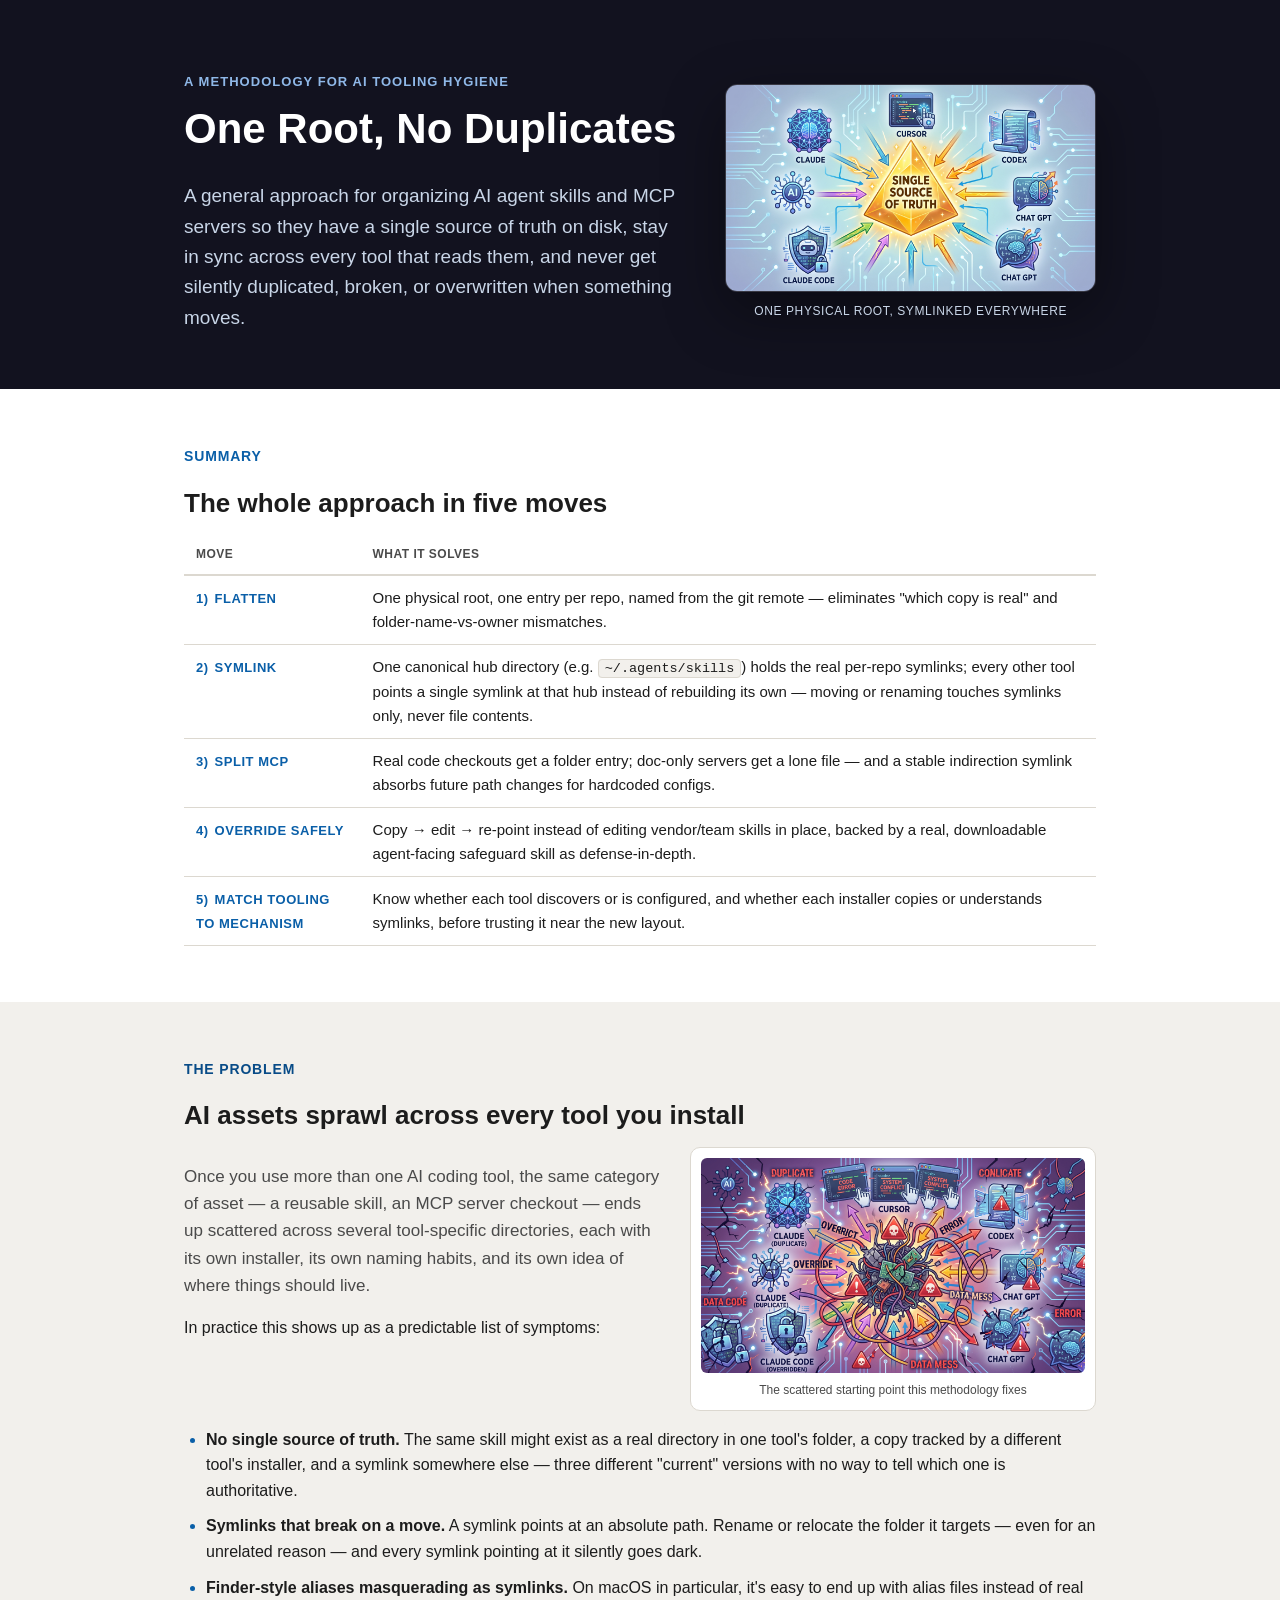
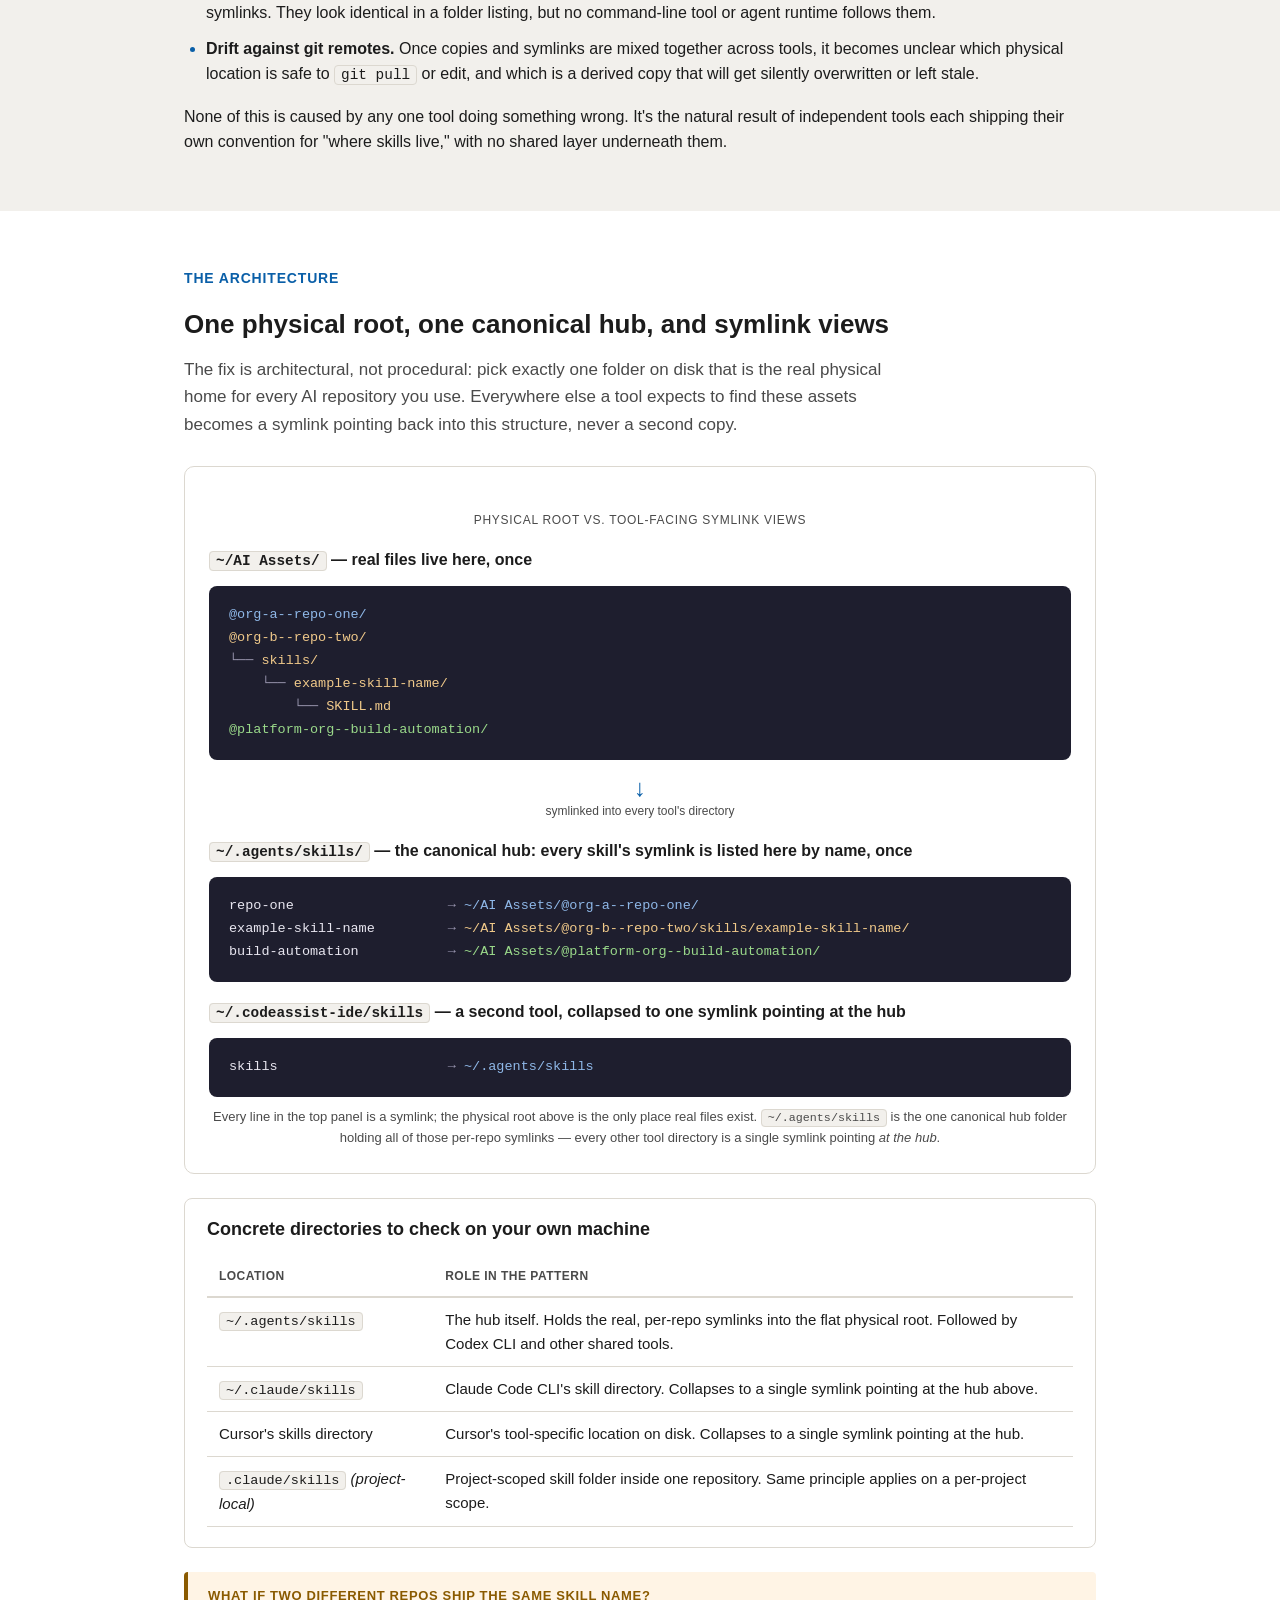
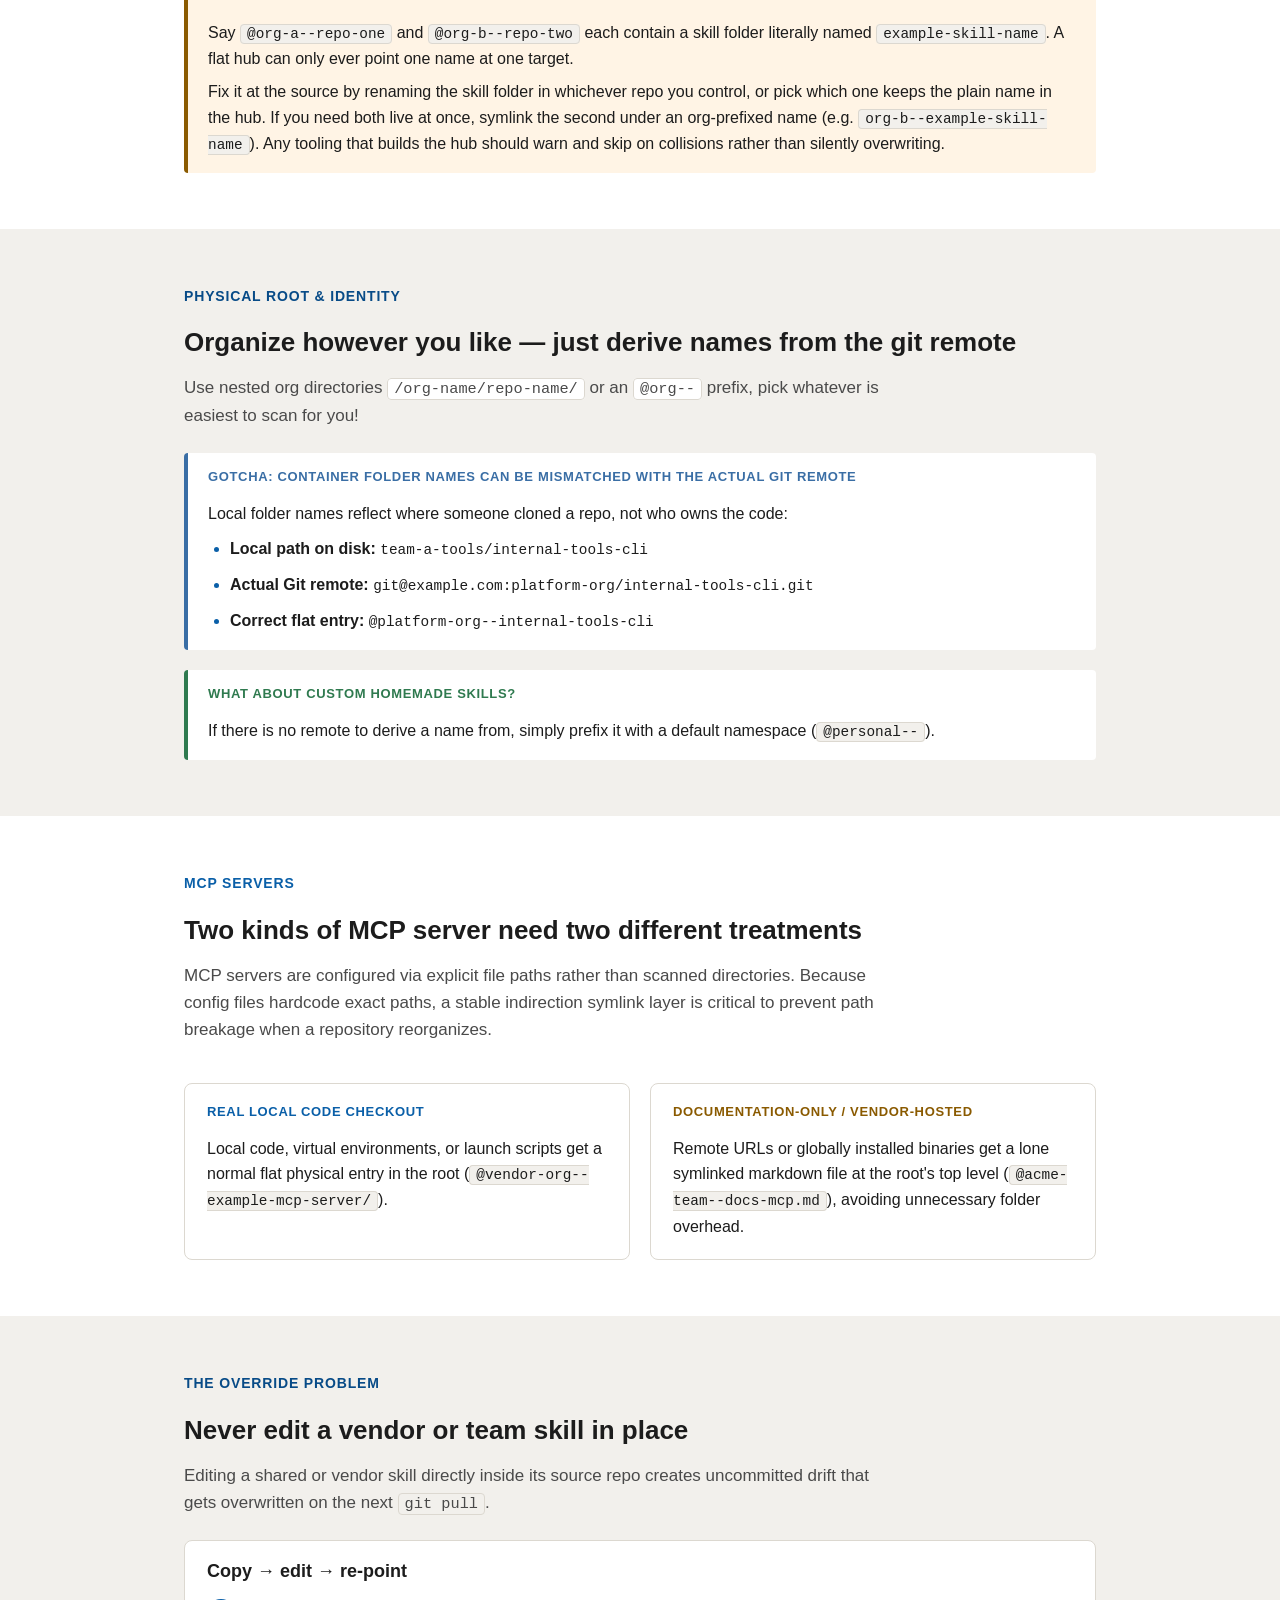
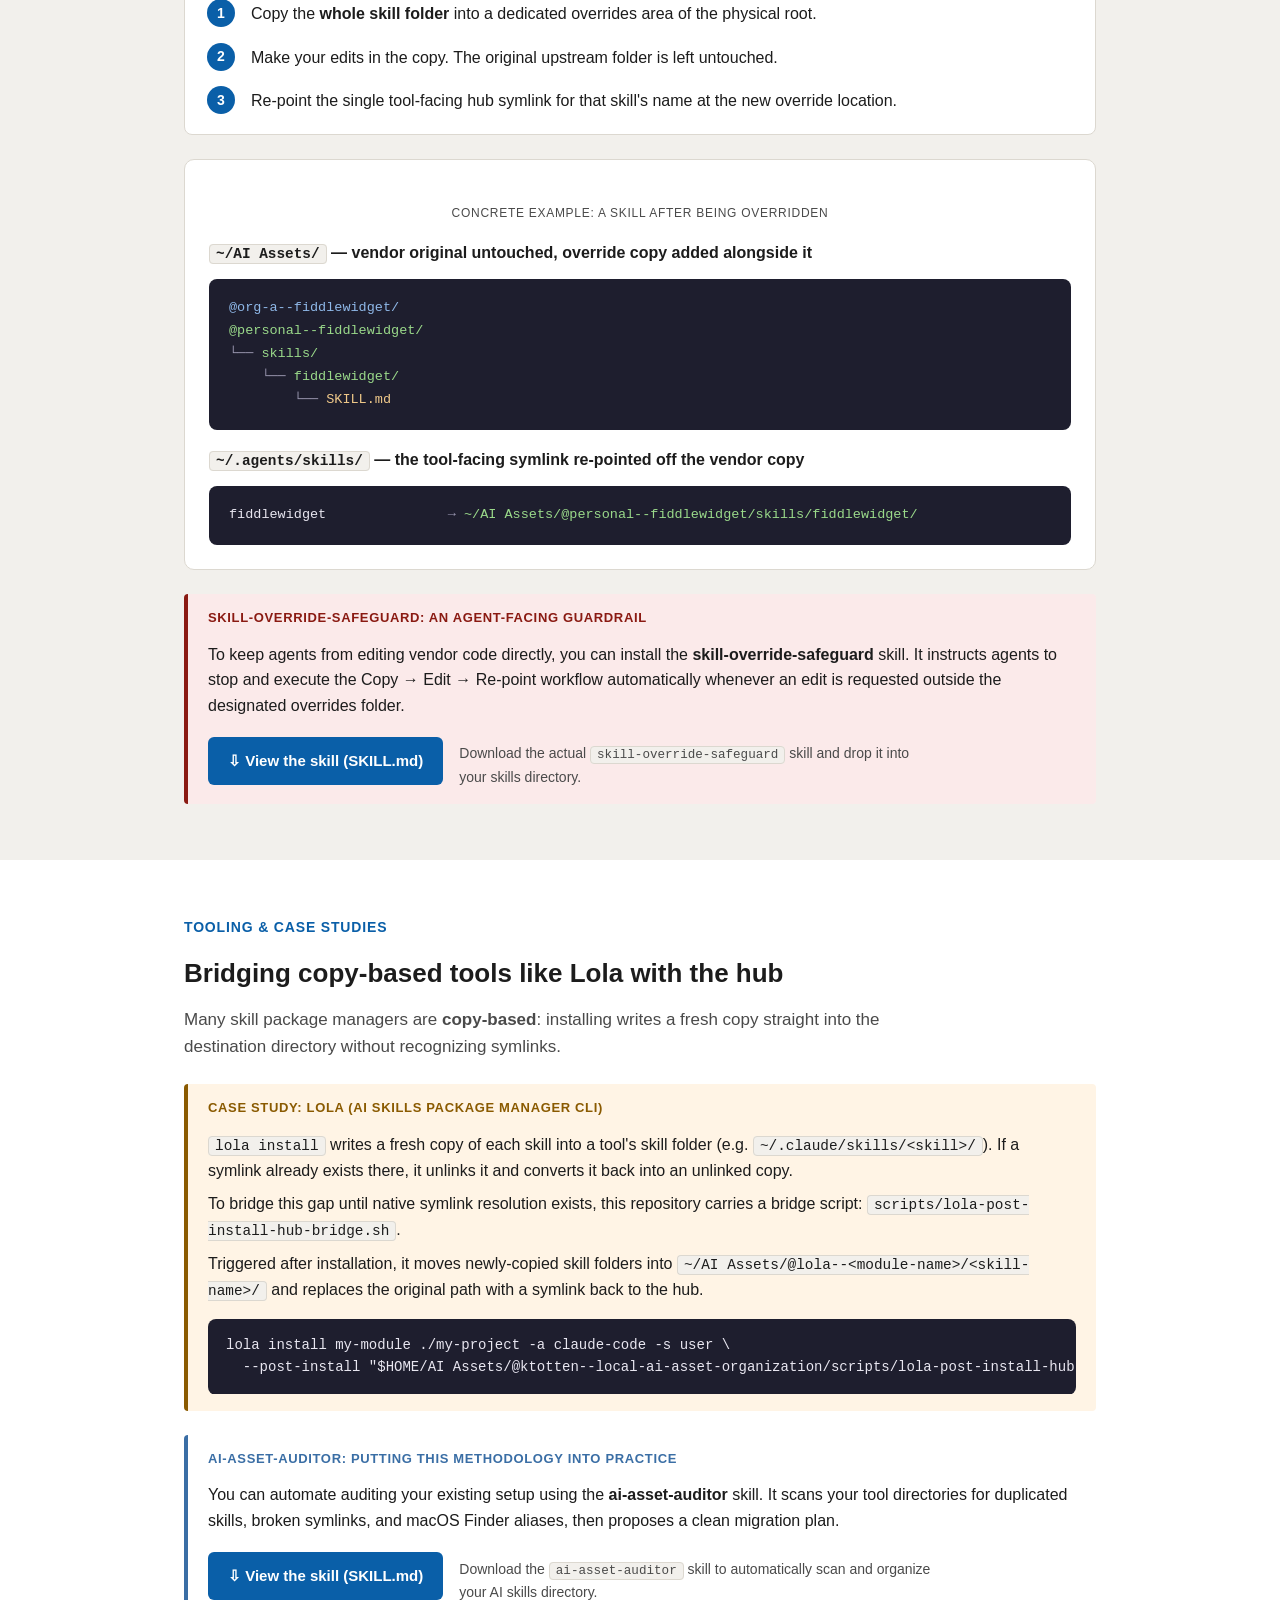
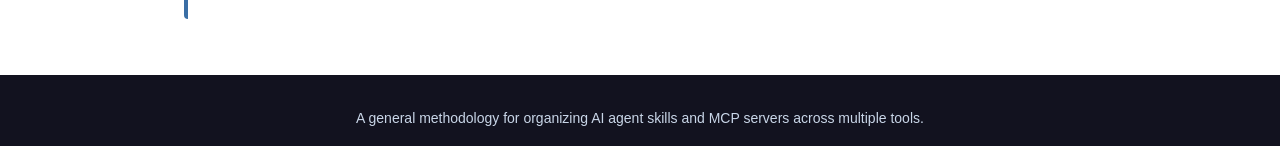
==== index.html @ 2450acc8 "fix: point CI/download links at index.html and SKILL.md, drop zip downloads - Fix .gitlab-ci.yml to " ====
<!DOCTYPE html>
<html lang="en">
<head>
<meta charset="UTF-8">
<meta name="viewport" content="width=device-width, initial-scale=1.0">
<title>One Root, No Duplicates — A Methodology for AI Asset Management</title>
<link rel="icon" type="image/svg+xml" href="ai-asset-methodology-favicon.svg">
<style>
  :root {
    --font-size: 16px;
    --line-height: 1.6;
    --paragraph-spacing: 16px;
    --heading-space-before: 20px;

    --ink: #1c1c1c;
    --muted: #4a4a4a;
    --band-bg: #f2f0ec;
    --card-border: #dcd8d0;
    --white: #ffffff;

    --navy: #12121f;
    --navy-text: #ffffff;
    --navy-muted: #c9d6e8;
    --navy-accent-text: #8fb8e8;

    --accent: #0a5fa8;
    --accent-bg-light: #eef6ff;
    --accent-bg-box: #dceaf9;

    --amber-accent: #8a5a00;
    --amber-bg: #fff4e5;

    --red-accent: #8a1a12;
    --red-bg: #fbeaea;

    --soft-blue-accent: #3a6ea5;
    --soft-green-accent: #2f7a4f;

    --code-bg: #1e1e2e;
    --code-text: #e8e6f0;
  }

  * { box-sizing: border-box; }

  html, body {
    margin: 0;
    padding: 0;
    background: var(--white);
    color: var(--ink);
    font-family: -apple-system, BlinkMacSystemFont, "Segoe UI", sans-serif;
    font-size: var(--font-size);
    line-height: var(--line-height);
    -webkit-font-smoothing: antialiased;
  }

  h1, h2, h3, h4 {
    font-family: -apple-system, BlinkMacSystemFont, "Segoe UI", sans-serif;
    font-weight: 700;
    line-height: 1.2;
    color: var(--ink);
  }

  p, ul, ol, table, figure, .card, .diagram, .stat-row {
    margin-top: var(--paragraph-spacing);
    margin-bottom: 0;
  }
  h2 {
    font-size: 26px;
  }
  h2, h3, h4 {
    margin-top: var(--heading-space-before);
    margin-bottom: var(--paragraph-spacing);
  }

  h1 { margin-top: 0; line-height: 1.15; }

  a { color: var(--accent); text-decoration: underline; }
  a:hover, a:focus { text-decoration: none; }
  a:focus-visible, button:focus-visible, [tabindex]:focus-visible {
    outline: 3px solid var(--accent);
    outline-offset: 2px;
  }

  .wrap {
    max-width: 960px;
    margin: 0 auto;
    padding: 0 24px;
  }

  section { padding-top: 56px; padding-bottom: 56px; }
  section.tight { padding-top: 40px; padding-bottom: 40px; }

  /* ---------- Hero ---------- */
  .hero {
    background: var(--navy);
    color: var(--navy-text);
    padding: 72px 0 56px;
  }
  .hero .eyebrow {
    text-transform: uppercase;
    letter-spacing: 0.08em;
    font-size: 13px;
    font-weight: 700;
    color: var(--navy-accent-text);
    margin: 0;
  }
  .hero h1 {
    color: var(--navy-text);
    font-size: 42px;
    margin-top: 12px;
  }
  .hero .lede {
    color: var(--navy-muted);
    font-size: 19px;
    max-width: 700px;
    margin-top: var(--paragraph-spacing);
  }

  /* ---------- Hero layout with source-of-truth image ---------- */
  .hero-grid {
    display: grid;
    grid-template-columns: 1.15fr 0.85fr;
    gap: 40px;
    align-items: center;
  }
  .hero-image-frame {
    border-radius: 12px;
    overflow: hidden;
    border: 1px solid rgba(255, 255, 255, 0.16);
    box-shadow: 0 20px 60px rgba(0, 0, 0, 0.4);
  }
  .hero-image-frame img {
    display: block;
    width: 100%;
    height: auto;
  }
  .hero-image-caption {
    margin-top: 10px;
    font-size: 12px;
    text-transform: uppercase;
    letter-spacing: 0.05em;
    color: var(--navy-muted);
    text-align: center;
  }

  @media (max-width: 768px) {
    .hero-grid { grid-template-columns: 1fr; gap: 24px; }
  }

  /* ---------- Section band alternation ---------- */
  .band { background: var(--band-bg); }

  .eyebrow-label {
    text-transform: uppercase;
    letter-spacing: 0.06em;
    font-size: 14px;
    font-weight: 700;
    color: var(--accent);
    margin: 0;
  }
  .band .eyebrow-label { color: #084b87; }

  .lead-text {
    font-size: 17px;
    color: var(--muted);
    max-width: 720px;
  }

  /* ---------- Cards ---------- */
  .card {
    background: var(--white);
    border: 1px solid var(--card-border);
    border-radius: 8px;
    padding: 20px 22px;
  }
  .card h3 { margin-top: 0; font-size: 18px; }
  .card h4 {
    margin-top: 0;
    font-size: 13px;
    text-transform: uppercase;
    letter-spacing: 0.05em;
  }

  .callout {
    border-left: 4px solid var(--accent);
    background: var(--accent-bg-light);
    border-radius: 4px;
    padding: 16px 20px;
  }
  .callout.amber { border-left-color: var(--amber-accent); background: var(--amber-bg); }
  .callout.red { border-left-color: var(--red-accent); background: var(--red-bg); }
  .callout.blue { border-left-color: var(--soft-blue-accent); background: var(--white); }
  .callout.green { border-left-color: var(--soft-green-accent); background: var(--white); }
  .callout h4 { margin-top: 0; font-size: 13px; text-transform: uppercase; letter-spacing: 0.05em; }
  .callout.amber h4 { color: var(--amber-accent); }
  .callout.red h4 { color: var(--red-accent); }
  .callout.blue h4 { color: var(--soft-blue-accent); }
  .callout.green h4 { color: var(--soft-green-accent); }
  .callout p { margin-top: 8px; }

  .case-grid {
    display: grid;
    grid-template-columns: 1fr 1fr;
    gap: 20px;
  }

  .case-stack {
    display: grid;
    grid-template-columns: 1fr;
    gap: 20px;
  }

  /* ---------- Sprawl intro + supporting photo ---------- */
  .sprawl-grid {
    display: grid;
    grid-template-columns: 1fr 0.85fr;
    gap: 28px;
    align-items: start;
  }
  .sprawl-image-card {
    background: var(--white);
    border: 1px solid var(--card-border);
    border-radius: 10px;
    padding: 10px;
  }
  .sprawl-image-card img {
    display: block;
    width: 100%;
    height: auto;
    border-radius: 6px;
  }
  .sprawl-image-caption {
    margin-top: 8px;
    font-size: 12px;
    color: var(--muted);
    text-align: center;
  }

  @media (max-width: 768px) {
    .sprawl-grid { grid-template-columns: 1fr; }
  }

  code, .mono {
    font-family: "SFMono-Regular", Consolas, monospace;
    font-size: 0.9em;
  }

  .code-block {
    background: var(--code-bg);
    color: var(--code-text);
    border-radius: 8px;
    padding: 16px 18px;
    overflow-x: auto;
    font-family: "SFMono-Regular", Consolas, monospace;
    font-size: 14px;
    line-height: 1.55;
  }

  code.inline {
    background: var(--band-bg);
    border: 1px solid var(--card-border);
    border-radius: 4px;
    padding: 1px 6px;
  }
  .white code.inline { background: #fff; }

  /* ---------- Diagrams ---------- */
  .diagram {
    background: var(--white);
    border: 1px solid var(--card-border);
    border-radius: 10px;
    padding: 28px 24px 24px;
  }
  .diagram-title {
    font-size: 12px;
    text-transform: uppercase;
    letter-spacing: 0.06em;
    color: var(--muted);
    text-align: center;
    margin-bottom: 20px;
  }

  .arrow-note {
    text-align: center;
    font-size: 13px;
    color: var(--muted);
    margin-top: 10px;
  }

  /* ---------- Flat listing diagram ---------- */
  .flat-listing {
    background: var(--code-bg);
    color: var(--code-text);
    border-radius: 8px;
    padding: 18px 20px;
    font-family: "SFMono-Regular", Consolas, monospace;
    font-size: 13.5px;
    line-height: 1.7;
    white-space: pre;
    overflow-x: auto;
    margin: 0;
  }
  .flat-listing .filerow { color: #f0c98a; }

  .root-compare-arrow-vert {
    display: flex;
    flex-direction: column;
    align-items: center;
    gap: 2px;
    margin: 16px 0;
  }
  .root-compare-arrow-vert .glyph {
    font-size: 24px;
    line-height: 1;
    color: var(--accent);
  }
  .root-compare-arrow-vert .caption {
    font-size: 12px;
    color: var(--muted);
  }
  .symlink-a { color: var(--navy-accent-text); }
  .symlink-b { color: #f0c98a; }
  .symlink-c { color: #9ad98a; }
  .symlink-arrow { color: #9a97b0; }

  /* ---------- Lists ---------- */
  ul.styled-list, ol.styled-list {
    padding-left: 22px;
  }
  ul.styled-list li, ol.styled-list li {
    margin-top: 10px;
  }
  ul.styled-list li::marker { color: var(--accent); }

  .steps { padding-left: 0; list-style: none; counter-reset: step; }
  .steps li {
    position: relative;
    padding-left: 44px;
    margin-top: 18px;
  }
  .steps li::before {
    counter-increment: step;
    content: counter(step);
    position: absolute;
    left: 0;
    top: -2px;
    width: 28px;
    height: 28px;
    background: var(--accent);
    color: var(--white);
    border-radius: 50%;
    display: flex;
    align-items: center;
    justify-content: center;
    font-weight: 700;
    font-size: 14px;
  }

  table {
    width: 100%;
    border-collapse: collapse;
    font-size: 15px;
  }
  table th, table td {
    text-align: left;
    padding: 10px 12px;
    border-bottom: 1px solid var(--card-border);
    vertical-align: top;
  }
  table th {
    font-size: 12px;
    text-transform: uppercase;
    letter-spacing: 0.04em;
    color: var(--muted);
    border-bottom: 2px solid var(--card-border);
  }

  .move-num {
    font-weight: 700;
    font-size: 13px;
    letter-spacing: 0.04em;
    color: var(--accent);
    margin-right: 6px;
  }
  .move-label {
    font-weight: 700;
    font-size: 13px;
    text-transform: uppercase;
    letter-spacing: 0.04em;
    color: var(--accent);
  }

  /* ---------- Download CTA ---------- */
  .download-cta {
    display: flex;
    flex-wrap: wrap;
    align-items: center;
    gap: 16px;
    margin-top: var(--paragraph-spacing);
  }
  .btn-download {
    display: inline-flex;
    align-items: center;
    gap: 8px;
    background: var(--accent);
    color: #ffffff;
    font-weight: 700;
    font-size: 15px;
    text-decoration: none;
    border-radius: 6px;
    padding: 12px 20px;
    white-space: nowrap;
  }
  .btn-download:hover, .btn-download:focus {
    background: #084b87;
    text-decoration: none;
  }
  .download-cta-note {
    font-size: 14px;
    color: var(--muted);
    margin: 0;
    max-width: 480px;
  }

  footer {
    background: var(--navy);
    color: var(--navy-muted);
    padding: 32px 0;
    font-size: 14px;
    text-align: center;
  }

  /* ---------- Responsive ---------- */
  @media (max-width: 768px) {
    .hero h1 { font-size: 32px; }
    .hero .lede { font-size: 17px; }
    .case-grid { grid-template-columns: 1fr; }
    section { padding-top: 40px; padding-bottom: 40px; }
    section.tight { padding-top: 28px; padding-bottom: 28px; }
  }

  @media (max-width: 375px) {
    .wrap { padding: 0 16px; }
    .hero { padding: 48px 0 40px; }
    .hero h1 { font-size: 26px; }
  }
</style>
</head>
<body>

<header class="hero">
  <div class="wrap">
    <div class="hero-grid">
      <div class="hero-copy">
        <p class="eyebrow">A methodology for AI tooling hygiene</p>
        <h1>One Root, No Duplicates</h1>
        <p class="lede">
          A general approach for organizing AI agent skills and MCP servers so they have a single
          source of truth on disk, stay in sync across every tool that reads them, and never get
          silently duplicated, broken, or overwritten when something moves.
        </p>
      </div>
      <div class="hero-image">
        <div class="hero-image-frame">
          <img src="./ai-assets-sot.jpeg" alt="Diagram of a single flat physical root folder on disk, with every AI tool symlinked back into it as the one source of truth.">
        </div>
        <p class="hero-image-caption">One physical root, symlinked everywhere</p>
      </div>
    </div>
  </div>
</header>

<section>
  <div class="wrap">
    <p class="eyebrow-label">Summary</p>
    <h2>The whole approach in five moves</h2>
    <table>
      <thead>
        <tr>
          <th>Move</th>
          <th>What it solves</th>
        </tr>
      </thead>
      <tbody>
        <tr>
          <td><span class="move-num">1)</span><span class="move-label">Flatten</span></td>
          <td>One physical root, one entry per repo, named from the git remote — eliminates
            "which copy is real" and folder-name-vs-owner mismatches.</td>
        </tr>
        <tr>
          <td><span class="move-num">2)</span><span class="move-label">Symlink</span></td>
          <td>One canonical hub directory (e.g. <code class="inline">~/.agents/skills</code>)
            holds the real per-repo symlinks; every other tool points a single symlink at that
            hub instead of rebuilding its own — moving or renaming touches symlinks only, never
            file contents.</td>
        </tr>
        <tr>
          <td><span class="move-num">3)</span><span class="move-label">Split MCP</span></td>
          <td>Real code checkouts get a folder entry; doc-only servers get a lone file — and a
            stable indirection symlink absorbs future path changes for hardcoded configs.</td>
        </tr>
        <tr>
          <td><span class="move-num">4)</span><span class="move-label">Override safely</span></td>
          <td>Copy → edit → re-point instead of editing vendor/team skills in place, backed by
            a real, downloadable agent-facing safeguard skill as defense-in-depth.</td>
        </tr>
        <tr>
          <td><span class="move-num">5)</span><span class="move-label">Match tooling to mechanism</span></td>
          <td>Know whether each tool discovers or is configured, and whether each installer
            copies or understands symlinks, before trusting it near the new layout.</td>
        </tr>
      </tbody>
    </table>
  </div>
</section>

<section class="band">
  <div class="wrap">
    <p class="eyebrow-label">The problem</p>
    <h2>AI assets sprawl across every tool you install</h2>
    <div class="sprawl-grid">
      <div>
        <p class="lead-text">
          Once you use more than one AI coding tool, the same category of asset — a reusable
          skill, an MCP server checkout — ends up scattered across several tool-specific
          directories, each with its own installer, its own naming habits, and its own idea of
          where things should live.
        </p>
        <p>
          In practice this shows up as a predictable list of symptoms:
        </p>
      </div>
      <div class="sprawl-image-card">
        <img src="./ai-asset-mess.jpeg" alt="Scattered AI skill and MCP server folders duplicated across multiple tool-specific directories, with no single authoritative copy.">
        <p class="sprawl-image-caption">The scattered starting point this methodology fixes</p>
      </div>
    </div>
    <ul class="styled-list">
      <li><strong>No single source of truth.</strong> The same skill might exist as a real
        directory in one tool's folder, a copy tracked by a different tool's installer, and
        a symlink somewhere else — three different "current" versions with no way to tell
        which one is authoritative.</li>
      <li><strong>Symlinks that break on a move.</strong> A symlink points at an absolute path.
        Rename or relocate the folder it targets — even for an unrelated reason — and every
        symlink pointing at it silently goes dark.</li>
      <li><strong>Finder-style aliases masquerading as symlinks.</strong> On macOS in
        particular, it's easy to end up with alias files instead of real symlinks. They look
        identical in a folder listing, but no command-line tool or agent runtime follows them.</li>
      <li><strong>Drift against git remotes.</strong> Once copies and symlinks are mixed together
        across tools, it becomes unclear which physical location is safe to <code class="inline">git
        pull</code> or edit, and which is a derived copy that will get silently overwritten or
        left stale.</li>
    </ul>
    <p>
      None of this is caused by any one tool doing something wrong. It's the natural result of
      independent tools each shipping their own convention for "where skills live," with no shared layer underneath them.
    </p>
  </div>
</section>

<section>
  <div class="wrap">
    <p class="eyebrow-label">The architecture</p>
    <h2>One physical root, one canonical hub, and symlink views</h2>
    <p class="lead-text">
      The fix is architectural, not procedural: pick exactly one folder on disk that is the
      real physical home for every AI repository you use. Everywhere else a tool expects to find
      these assets becomes a symlink pointing back into this structure, never a second copy.
    </p>

    <div class="diagram" style="margin-top: 28px;">
      <p class="diagram-title">Physical root vs. tool-facing symlink views</p>

      <h4><code class="inline">~/AI Assets/</code> — real files live here, once</h4>
      <pre class="flat-listing"><span class="symlink-a">@org-a--repo-one/</span>
<span class="symlink-b">@org-b--repo-two/</span>
<span class="symlink-arrow">└── </span><span class="symlink-b">skills/</span>
<span class="symlink-arrow">    └── </span><span class="symlink-b">example-skill-name/</span>
<span class="symlink-arrow">        └── </span><span class="filerow">SKILL.md</span>
<span class="symlink-c">@platform-org--build-automation/</span></pre>

      <div class="root-compare-arrow-vert" aria-hidden="true">
        <span class="glyph">&darr;</span>
        <span class="caption">symlinked into every tool's directory</span>
      </div>

      <h4><code class="inline">~/.agents/skills/</code> — the canonical hub: every skill's symlink is listed here by name, once</h4>
      <pre class="flat-listing">repo-one                   <span class="symlink-arrow">&rarr;</span> <span class="symlink-a">~/AI Assets/@org-a--repo-one/</span>
example-skill-name         <span class="symlink-arrow">&rarr;</span> <span class="symlink-b">~/AI Assets/@org-b--repo-two/skills/example-skill-name/</span>
build-automation           <span class="symlink-arrow">&rarr;</span> <span class="symlink-c">~/AI Assets/@platform-org--build-automation/</span></pre>

      <h4><code class="inline">~/.codeassist-ide/skills</code> — a second tool, collapsed to one symlink pointing at the hub</h4>
      <pre class="flat-listing">skills                     <span class="symlink-arrow">&rarr;</span> <span class="symlink-a">~/.agents/skills</span></pre>

      <p class="arrow-note">
        Every line in the top panel is a symlink; the physical root above is the only place real files exist.
        <code class="inline">~/.agents/skills</code> is the one canonical hub folder holding all of those per-repo symlinks — every other
        tool directory is a single symlink pointing <em>at the hub</em>.
      </p>
    </div>

    <div class="card" style="margin-top: 24px;">
      <h3>Concrete directories to check on your own machine</h3>
      <table style="margin-top: 16px;">
        <thead>
          <tr>
            <th>Location</th>
            <th>Role in the pattern</th>
          </tr>
        </thead>
        <tbody>
          <tr>
            <td><code class="inline">~/.agents/skills</code></td>
            <td>The hub itself. Holds the real, per-repo symlinks into the flat physical root. Followed by Codex CLI and other shared tools.</td>
          </tr>
          <tr>
            <td><code class="inline">~/.claude/skills</code></td>
            <td>Claude Code CLI's skill directory. Collapses to a single symlink pointing at the hub above.</td>
          </tr>
          <tr>
            <td>Cursor's skills directory</td>
            <td>Cursor's tool-specific location on disk. Collapses to a single symlink pointing at the hub.</td>
          </tr>
          <tr>
            <td><code class="inline">.claude/skills</code> <em>(project-local)</em></td>
            <td>Project-scoped skill folder inside one repository. Same principle applies on a per-project scope.</td>
          </tr>
        </tbody>
      </table>
    </div>

    <div class="callout amber" style="margin-top: 24px;">
      <h4>What if two different repos ship the same skill name?</h4>
      <p>
        Say <code class="inline">@org-a--repo-one</code> and <code class="inline">@org-b--repo-two</code>
        each contain a skill folder literally named <code class="inline">example-skill-name</code>.
        A flat hub can only ever point one name at one target.
      </p>
      <p>
        Fix it at the source by renaming the skill folder in whichever repo you control, or pick which one keeps the plain name in the hub. If you need both live at once, symlink the second under an org-prefixed name (e.g. <code class="inline">org-b--example-skill-name</code>). Any tooling that builds the hub should warn and skip on collisions rather than silently overwriting.
      </p>
    </div>
  </div>
</section>

<section class="band">
  <div class="wrap">
    <p class="eyebrow-label">Physical Root & Identity</p>
    <h2>Organize however you like — just derive names from the git remote</h2>
    <p class="lead-text">
      Use nested org directories <span class="white"><code class="inline">/org-name/repo-name/</code></span> or an <span class="white"><code class="inline">@org--</code></span> prefix, pick whatever is easiest to scan for you!
    </p>

    <div class="case-stack" style="margin-top: 24px;">
      <div class="callout blue">
        <h4>Gotcha: Container folder names can be mismatched with the actual git remote</h4>
        <p>Local folder names reflect where someone cloned a repo, not who owns the code:</p>
        <ul class="styled-list" style="margin-top: 10px;">
          <li><strong>Local path on disk:</strong> <code>team-a-tools/internal-tools-cli</code></li>
          <li><strong>Actual Git remote:</strong> <code>git@example.com:platform-org/internal-tools-cli.git</code></li>
          <li><strong>Correct flat entry:</strong> <code>@platform-org--internal-tools-cli</code></li>
        </ul>
      </div>
      <div class="callout green">
        <h4>What about custom homemade skills?</h4>
        <p>
          If there is no remote to derive a name from, simply prefix it with a default namespace (<code class="inline">@personal--</code>).
        </p>
      </div>
    </div>
  </div>
</section>

<section>
  <div class="wrap">
    <p class="eyebrow-label">MCP servers</p>
    <h2>Two kinds of MCP server need two different treatments</h2>
    <p class="lead-text">
      MCP servers are configured via explicit file paths rather than scanned directories. Because config files hardcode exact paths, a stable indirection symlink layer is critical to prevent path breakage when a repository reorganizes.
    </p>

    <div class="case-grid" style="margin-top: 24px;">
      <div class="card">
        <h4 style="color:var(--accent);">Real local code checkout</h4>
        <p>
          Local code, virtual environments, or launch scripts get a normal flat physical entry in the root (<code class="inline">@vendor-org--example-mcp-server/</code>).
        </p>
      </div>
      <div class="card">
        <h4 style="color:var(--amber-accent);">Documentation-only / vendor-hosted</h4>
        <p>
          Remote URLs or globally installed binaries get a lone symlinked markdown file at the root's top level (<code class="inline">@acme-team--docs-mcp.md</code>), avoiding unnecessary folder overhead.
        </p>
      </div>
    </div>
  </div>
</section>

<section class="band">
  <div class="wrap">
    <p class="eyebrow-label">The override problem</p>
    <h2>Never edit a vendor or team skill in place</h2>
    <p class="lead-text">
      Editing a shared or vendor skill directly inside its source repo creates uncommitted drift that gets overwritten on the next <code class="inline">git pull</code>.
    </p>

    <div class="card" style="margin-top: 24px;">
      <h3>Copy → edit → re-point</h3>
      <ol class="steps">
        <li>Copy the <strong>whole skill folder</strong> into a dedicated overrides area of the physical root.</li>
        <li>Make your edits in the copy. The original upstream folder is left untouched.</li>
        <li>Re-point the single tool-facing hub symlink for that skill's name at the new override location.</li>
      </ol>
    </div>

    <div class="diagram" style="margin-top: 24px;">
      <p class="diagram-title">Concrete example: a skill after being overridden</p>
      <h4><code class="inline">~/AI Assets/</code> — vendor original untouched, override copy added alongside it</h4>
      <pre class="flat-listing"><span class="symlink-a">@org-a--fiddlewidget/</span>
<span class="symlink-c">@personal--fiddlewidget/</span>
<span class="symlink-arrow">└── </span><span class="symlink-c">skills/</span>
<span class="symlink-arrow">    └── </span><span class="symlink-c">fiddlewidget/</span>
<span class="symlink-arrow">        └── </span><span class="filerow">SKILL.md</span></pre>

      <h4><code class="inline">~/.agents/skills/</code> — the tool-facing symlink re-pointed off the vendor copy</h4>
      <pre class="flat-listing">fiddlewidget               <span class="symlink-arrow">&rarr;</span> <span class="symlink-c">~/AI Assets/@personal--fiddlewidget/skills/fiddlewidget/</span></pre>
    </div>

    <div class="callout red" style="margin-top: 24px;">
      <h4>Skill-override-safeguard: an agent-facing guardrail</h4>
      <p>
        To keep agents from editing vendor code directly, you can install the <strong>skill-override-safeguard</strong> skill. It instructs agents to stop and execute the Copy → Edit → Re-point workflow automatically whenever an edit is requested outside the designated overrides folder.
      </p>
      <div class="download-cta">
        <a class="btn-download" href="./skill-override-safeguard/SKILL.md">&#8681; View the skill (SKILL.md)</a>
        <p class="download-cta-note">
          Download the actual <code class="inline">skill-override-safeguard</code> skill and drop it into your skills directory.
        </p>
      </div>
    </div>
  </div>
</section>

<section>
  <div class="wrap">
    <p class="eyebrow-label">Tooling & Case Studies</p>
    <h2>Bridging copy-based tools like Lola with the hub</h2>
    <p class="lead-text">
      Many skill package managers are <strong>copy-based</strong>: installing writes a fresh copy straight into the destination directory without recognizing symlinks.
    </p>

    <div class="callout amber" style="margin-top: 24px;">
      <h4>Case Study: Lola (AI Skills Package Manager CLI)</h4>
      <p>
        <code class="inline">lola install</code> writes a fresh copy of each skill into a tool's skill folder (e.g. <code class="inline">~/.claude/skills/&lt;skill&gt;/</code>). If a symlink already exists there, it unlinks it and converts it back into an unlinked copy.
      </p>
      <p>
        To bridge this gap until native symlink resolution exists, this repository carries a bridge script:
        <code class="inline">scripts/lola-post-install-hub-bridge.sh</code>.
      </p>
      <p>
        Triggered after installation, it moves newly-copied skill folders into <code class="inline">~/AI Assets/@lola--&lt;module-name&gt;/&lt;skill-name&gt;/</code> and replaces the original path with a symlink back to the hub.
      </p>
      <pre class="code-block" style="margin: var(--paragraph-spacing) 0 0;">lola install my-module ./my-project -a claude-code -s user \
  --post-install "$HOME/AI Assets/@ktotten--local-ai-asset-organization/scripts/lola-post-install-hub-bridge.sh"</pre>
    </div>

    <div class="callout blue" style="margin-top: 24px;">
      <h4>AI-asset-auditor: putting this methodology into practice</h4>
      <p>
        You can automate auditing your existing setup using the <strong>ai-asset-auditor</strong> skill. It scans your tool directories for duplicated skills, broken symlinks, and macOS Finder aliases, then proposes a clean migration plan.
      </p>
      <div class="download-cta">
        <a class="btn-download" href="./ai-asset-auditor/SKILL.md">&#8681; View the skill (SKILL.md)</a>
        <p class="download-cta-note">
          Download the <code class="inline">ai-asset-auditor</code> skill to automatically scan and organize your AI skills directory.
        </p>
      </div>
    </div>
  </div>
</section>

<footer>
  <div class="wrap">
    A general methodology for organizing AI agent skills and MCP servers across multiple tools.
  </div>
</footer>

</body>
</html>
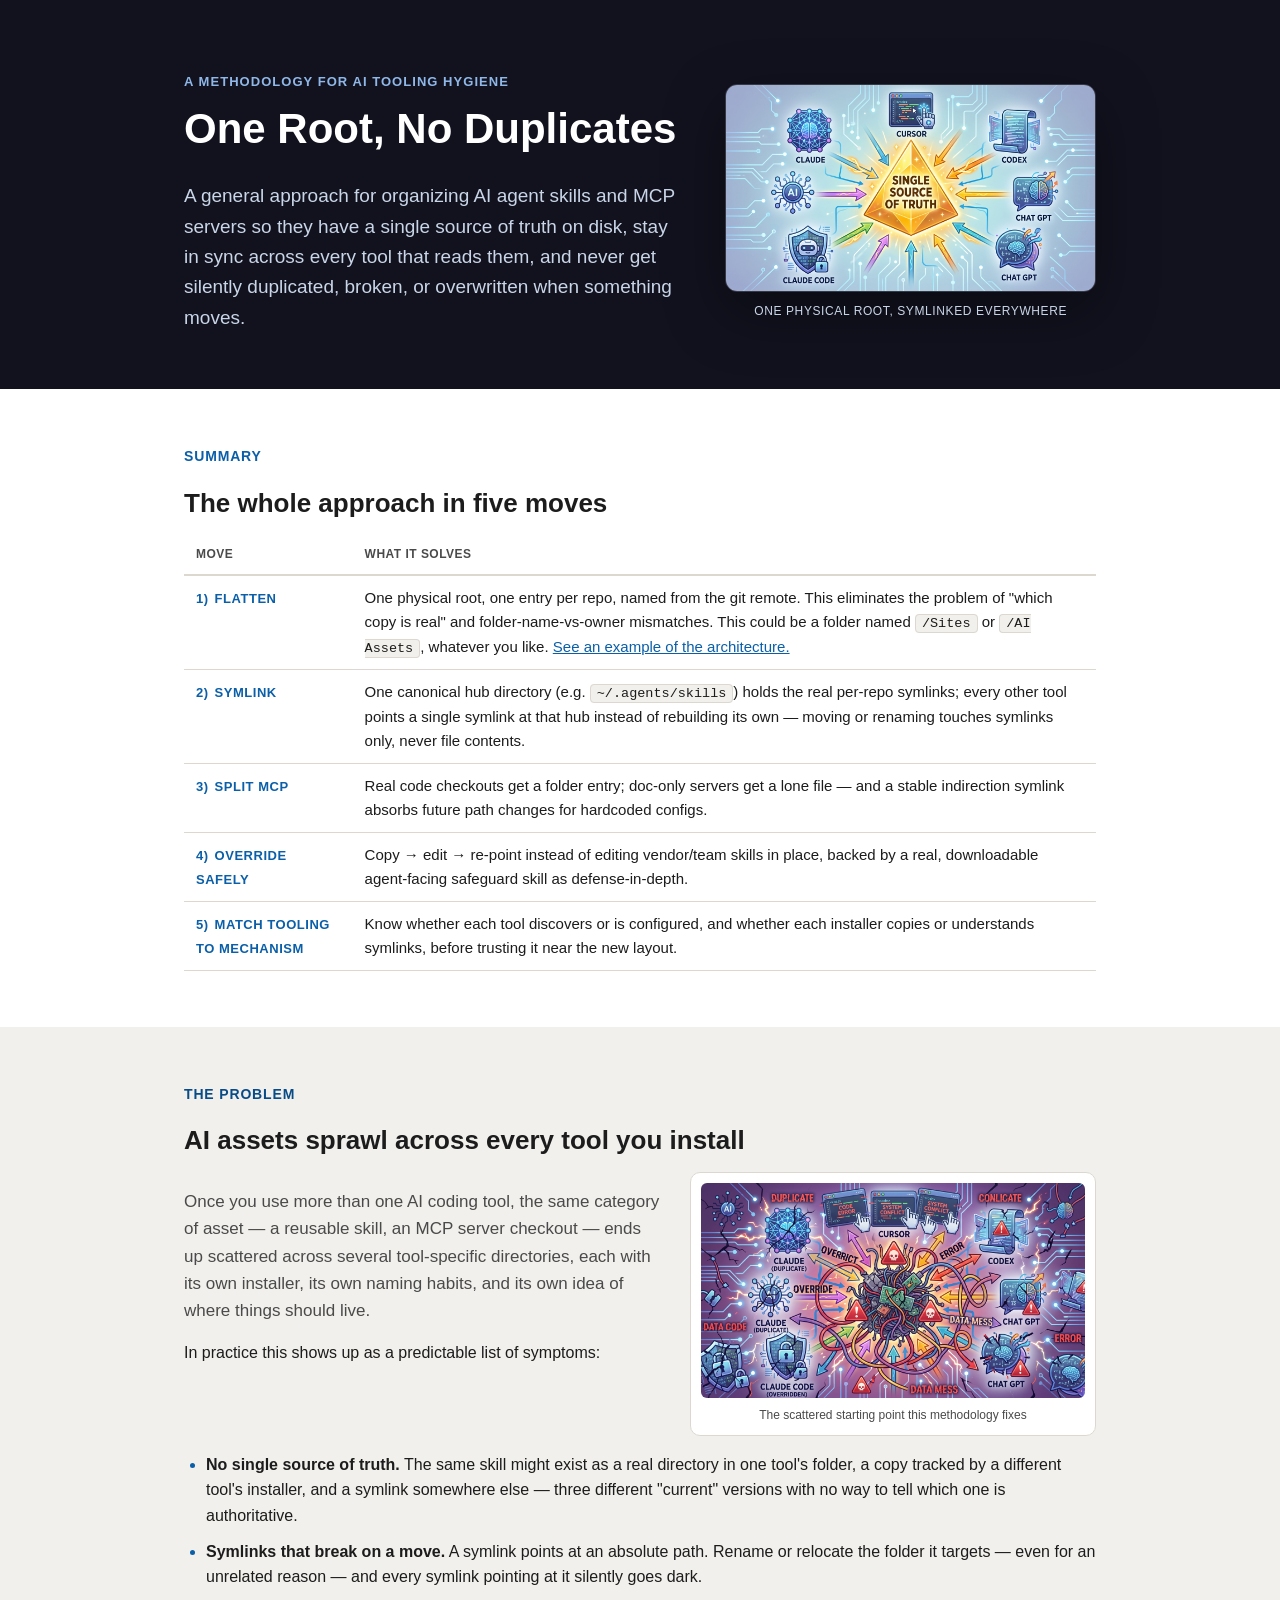
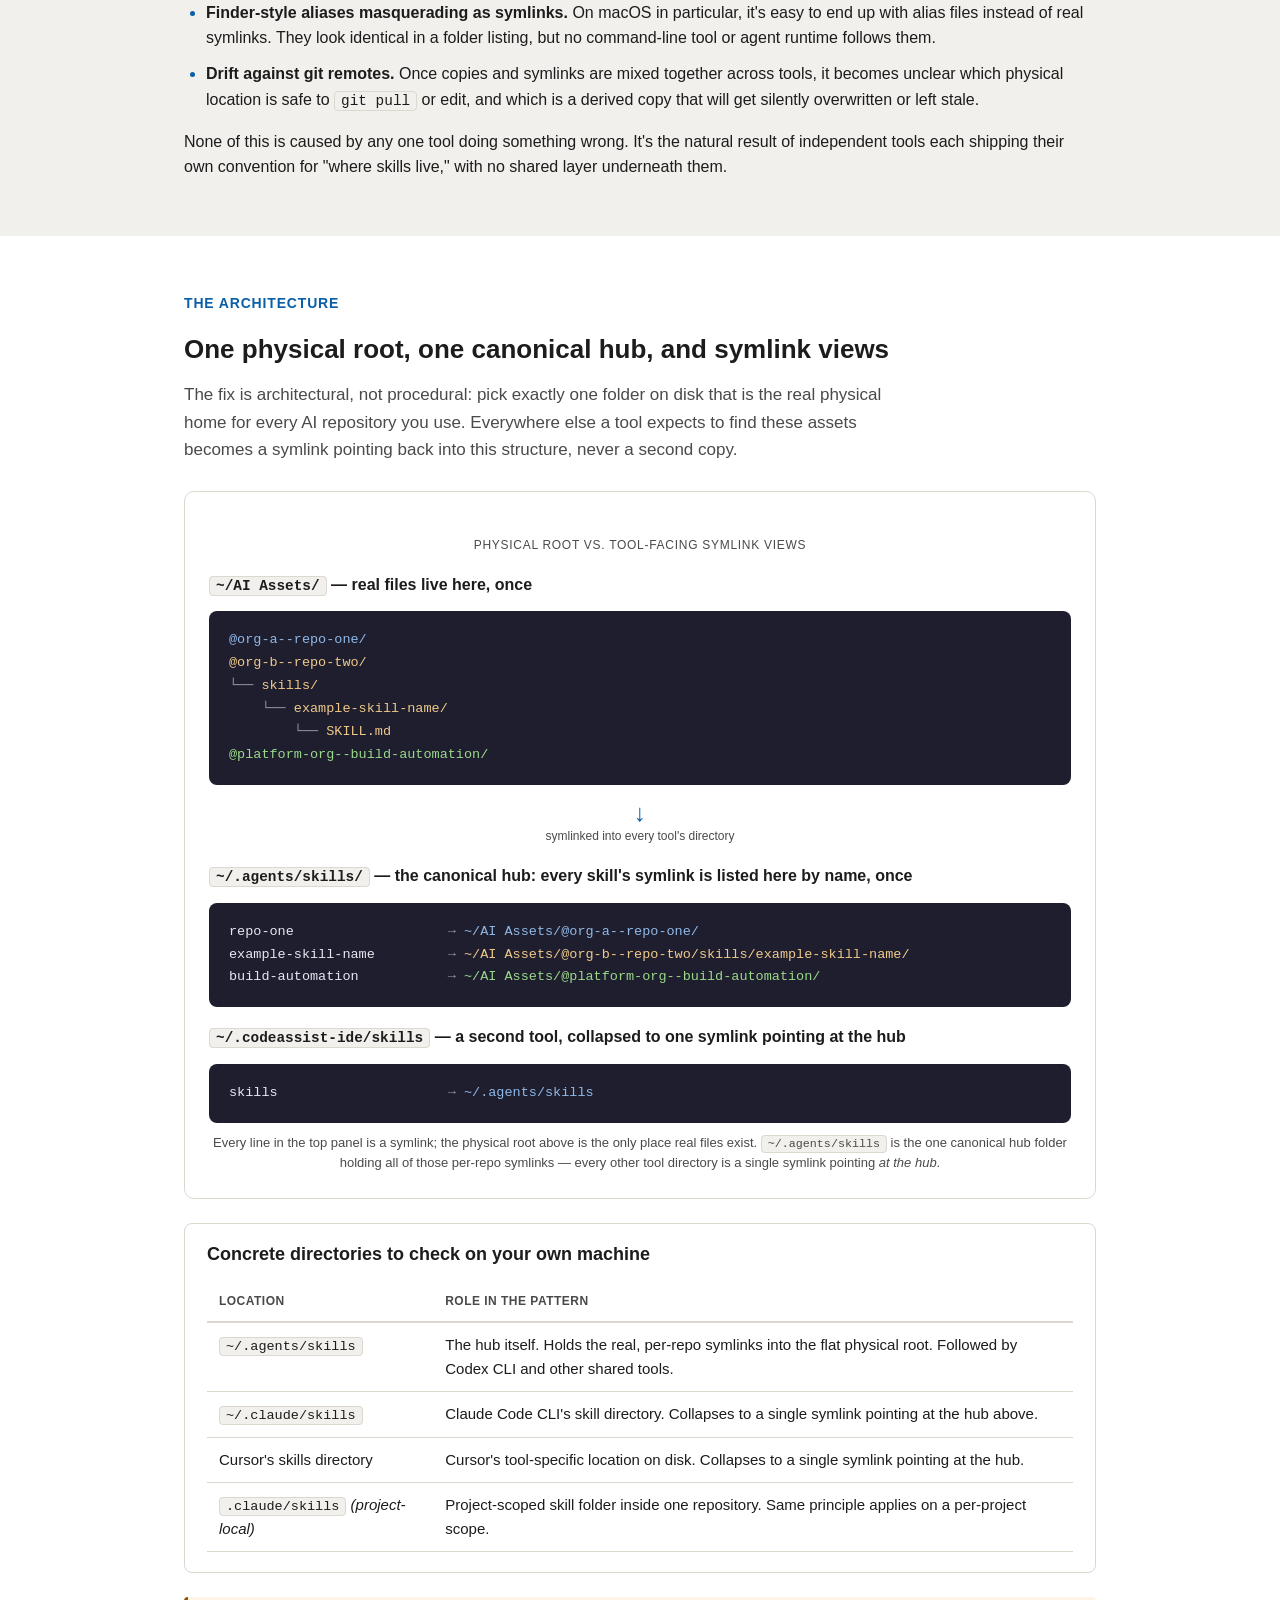
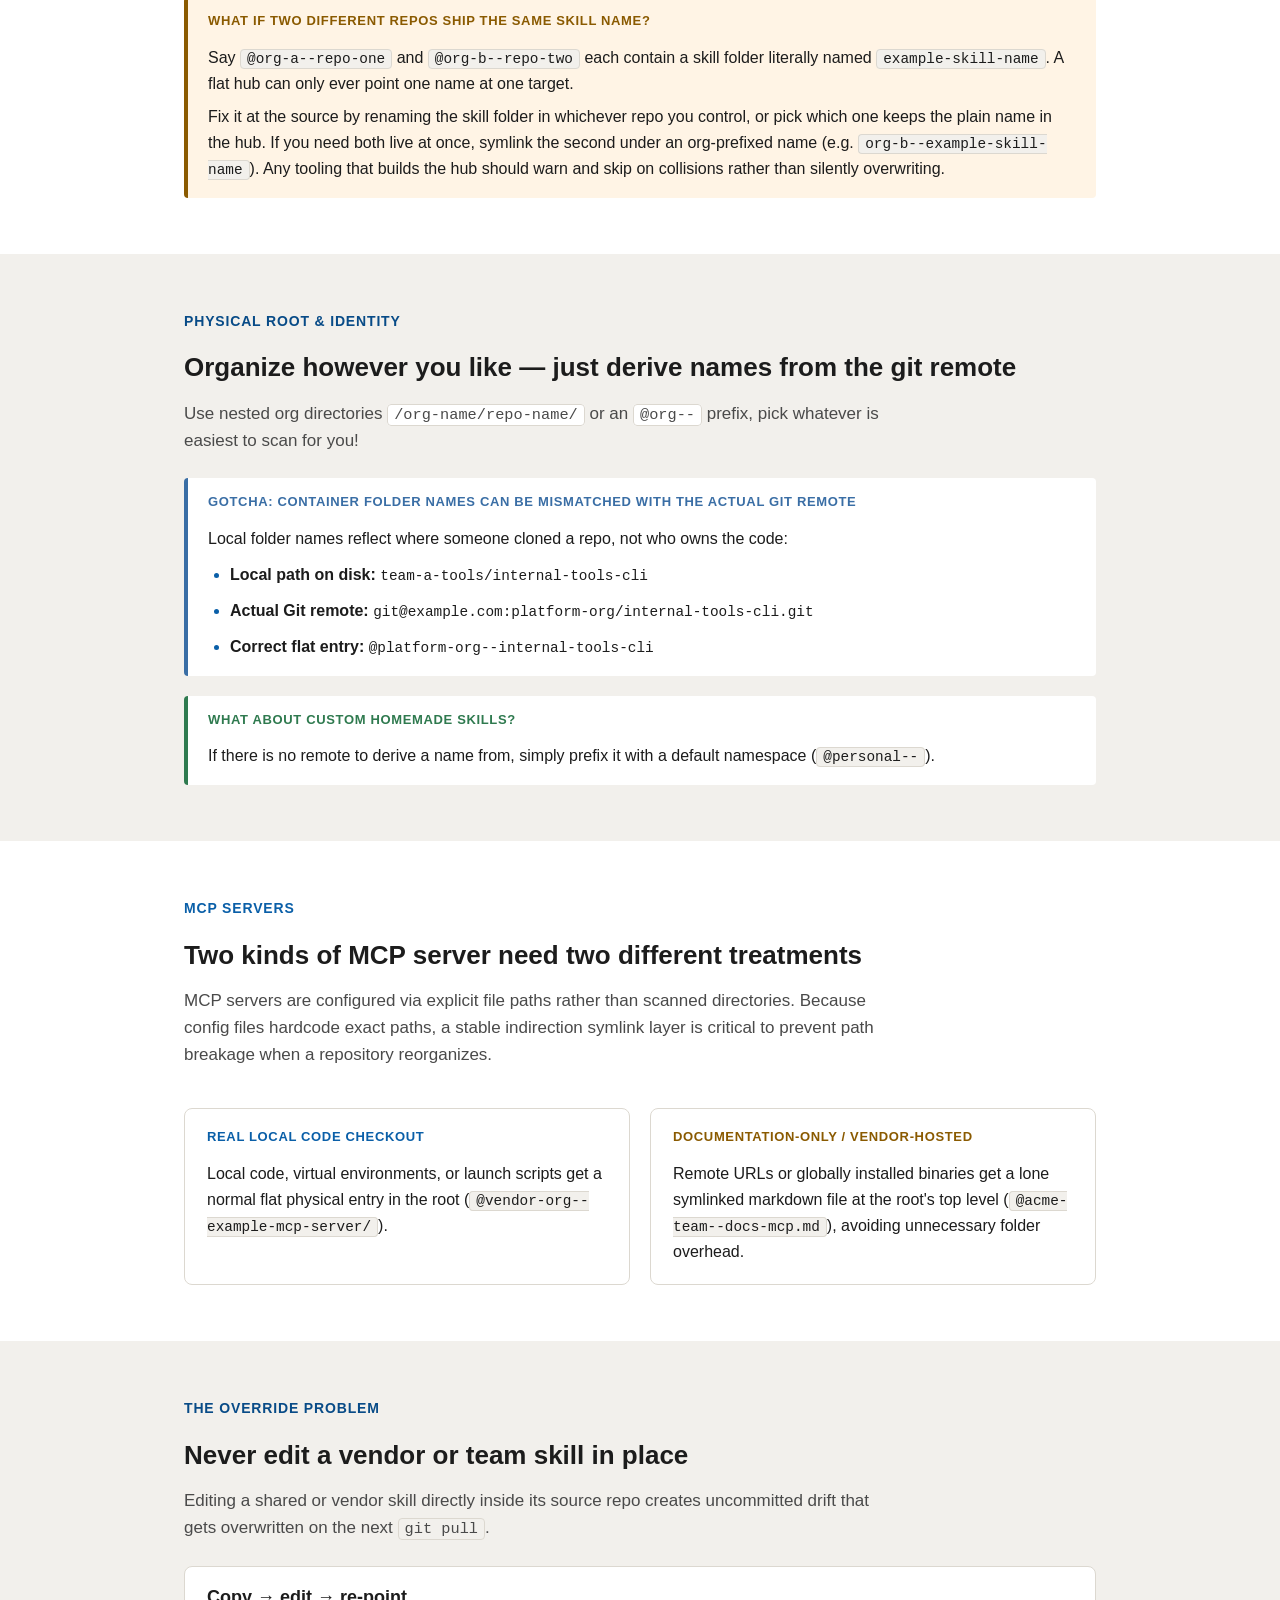
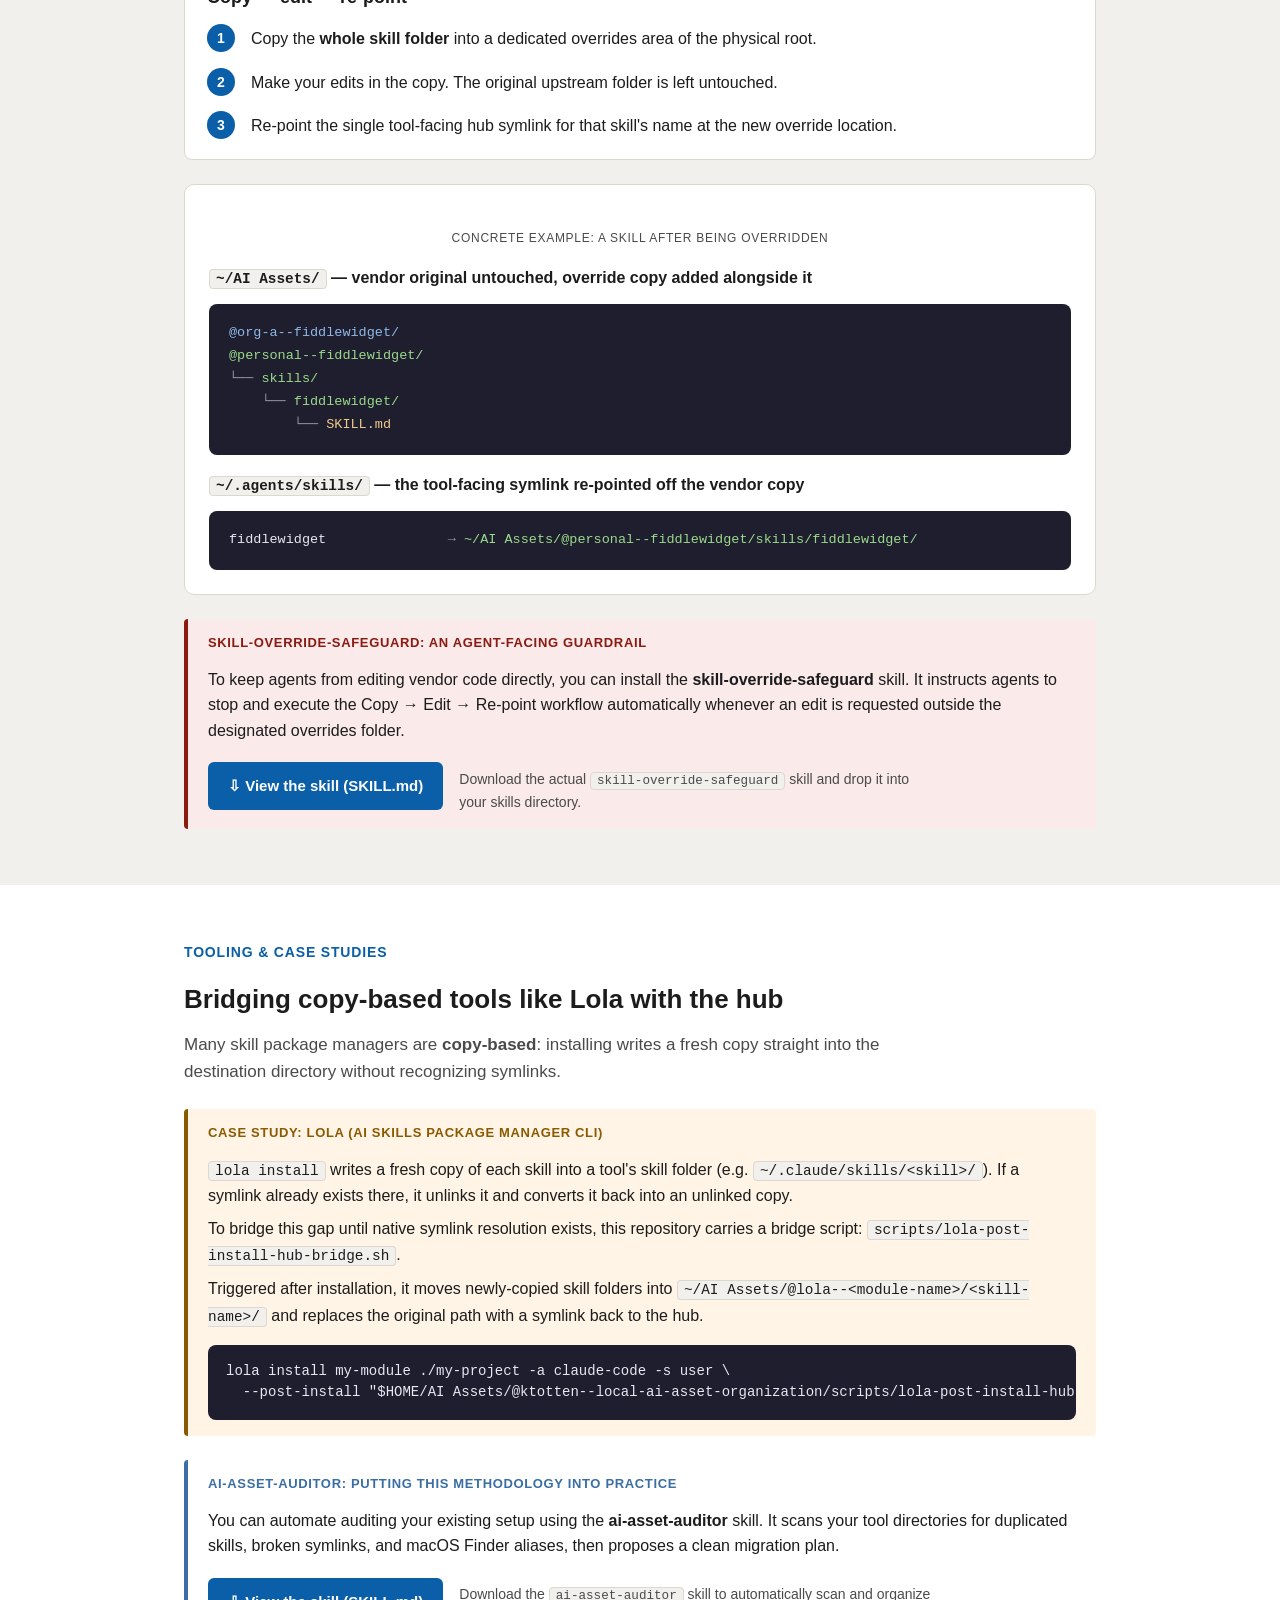
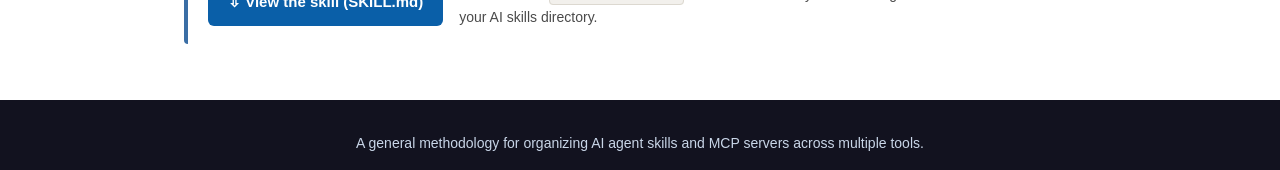
==== commit de3f8190: "Update HTML for clarity" ====
--- a/index.html
+++ b/index.html
@@ -484,8 +484,9 @@
       <tbody>
         <tr>
           <td><span class="move-num">1)</span><span class="move-label">Flatten</span></td>
-          <td>One physical root, one entry per repo, named from the git remote — eliminates
-            "which copy is real" and folder-name-vs-owner mismatches.</td>
+          <td>One physical root, one entry per repo, named from the git remote. This eliminates the problem of
+            "which copy is real" and folder-name-vs-owner mismatches. This could be a folder named 
+            <code class="inline">/Sites</code>  or <code class="inline">/AI Assets</code>, whatever you like. <a href="#architecture">See an example of the architecture.</a></td> </td>
         </tr>
         <tr>
           <td><span class="move-num">2)</span><span class="move-label">Symlink</span></td>
@@ -560,7 +561,7 @@
 
 <section>
   <div class="wrap">
-    <p class="eyebrow-label">The architecture</p>
+    <p class="eyebrow-label" id="architecture">The architecture</p>
     <h2>One physical root, one canonical hub, and symlink views</h2>
     <p class="lead-text">
       The fix is architectural, not procedural: pick exactly one folder on disk that is the
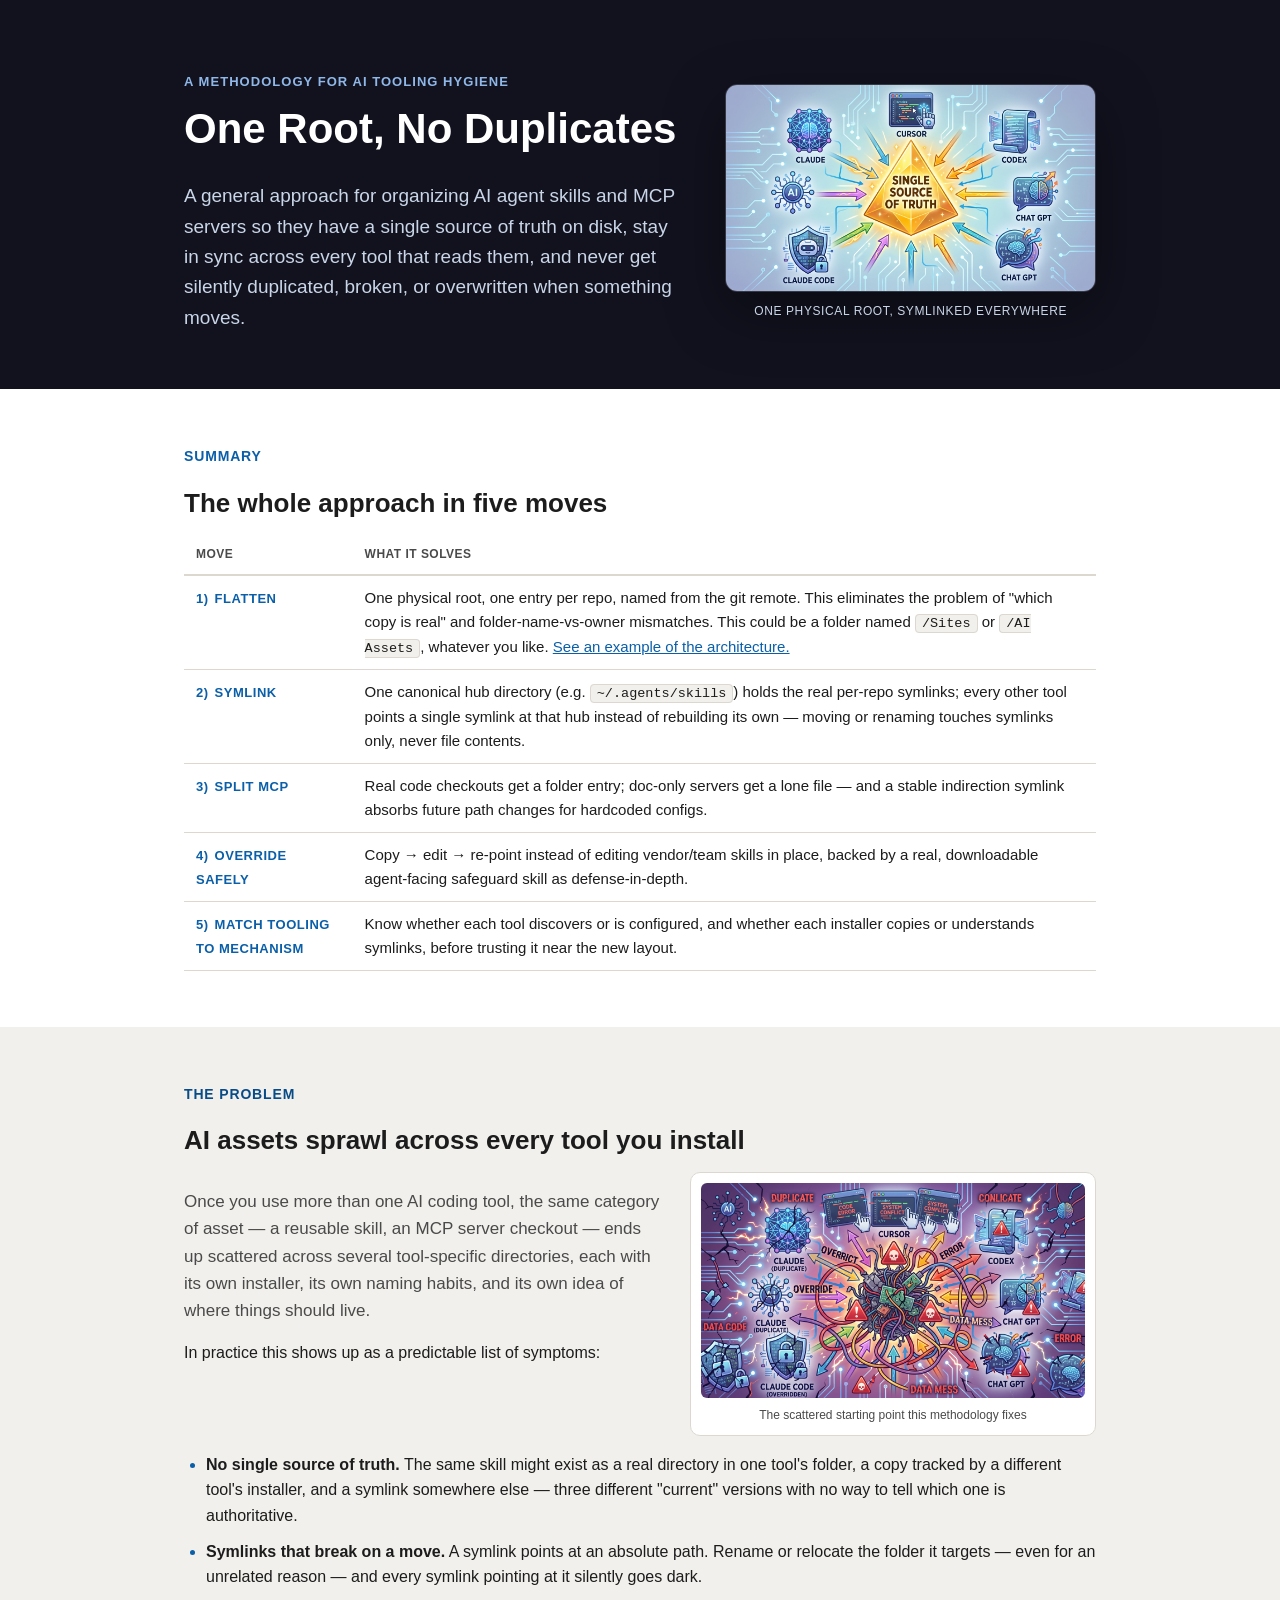
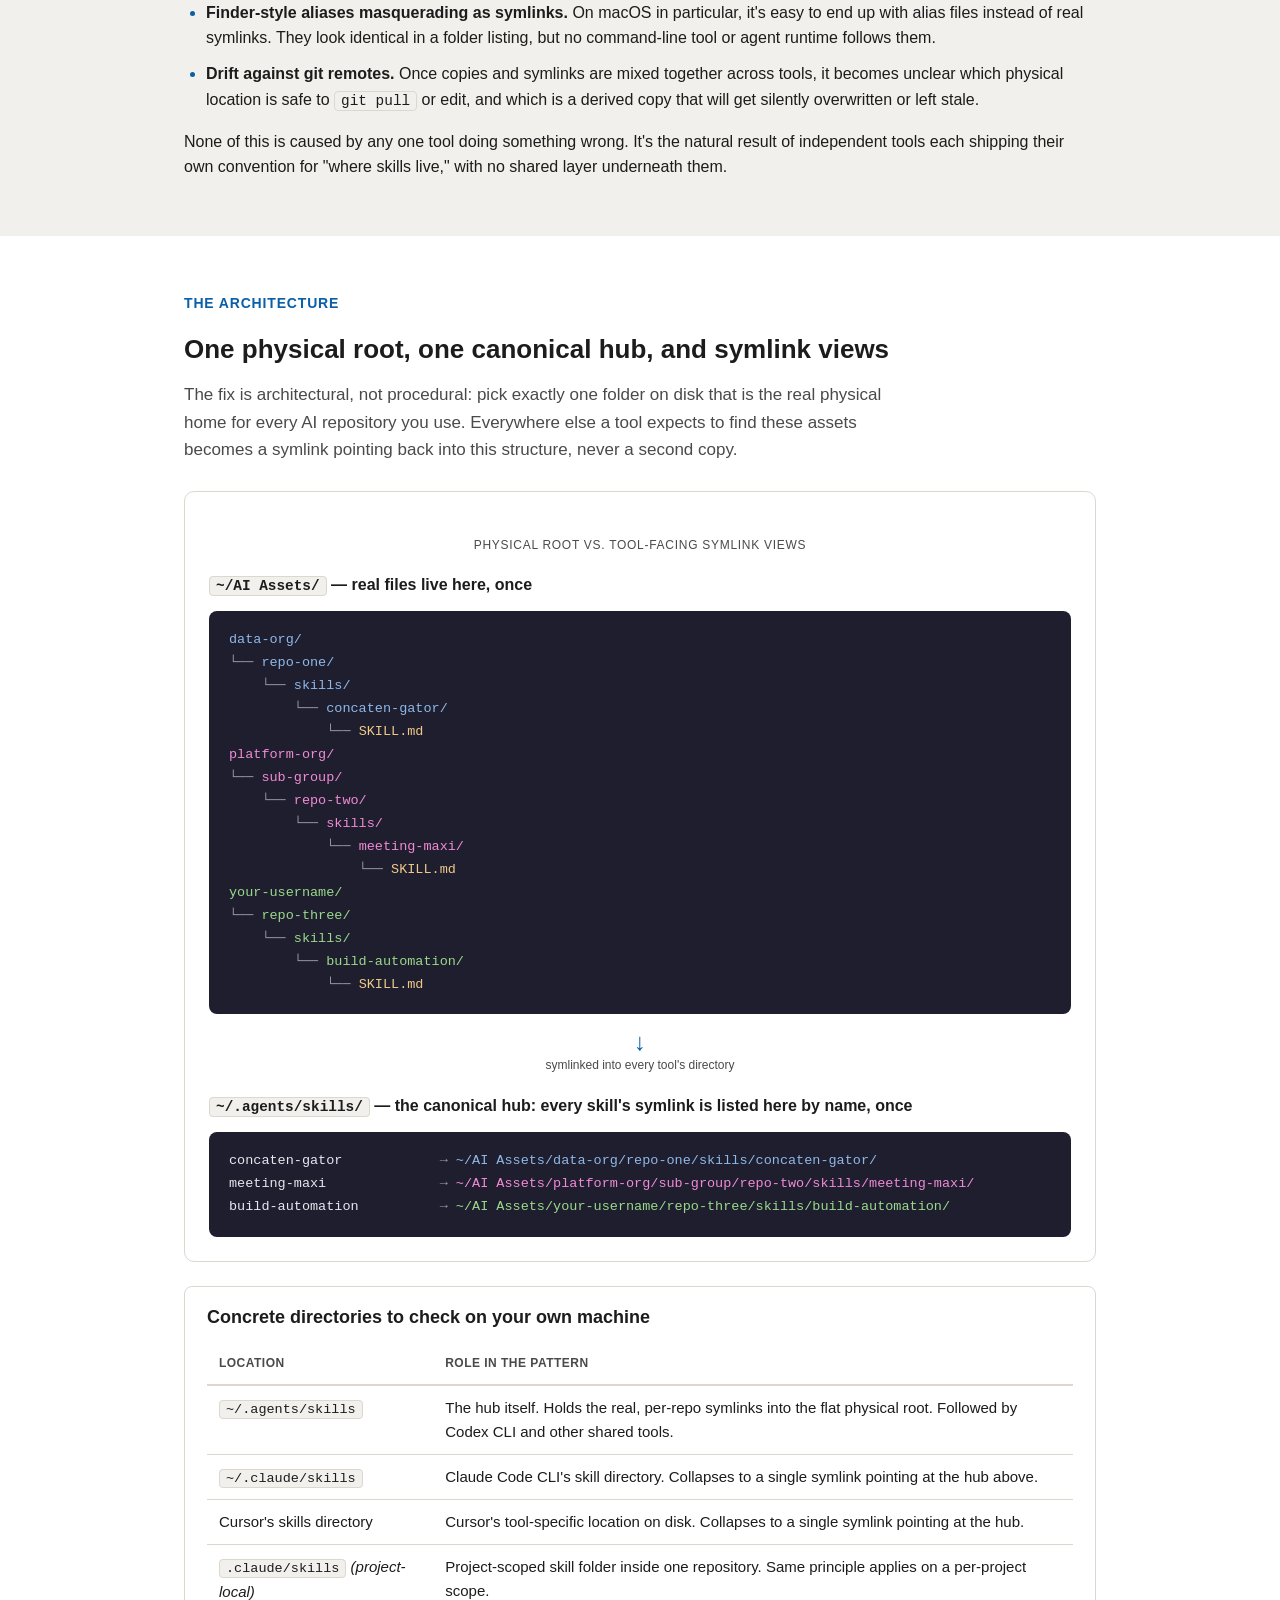
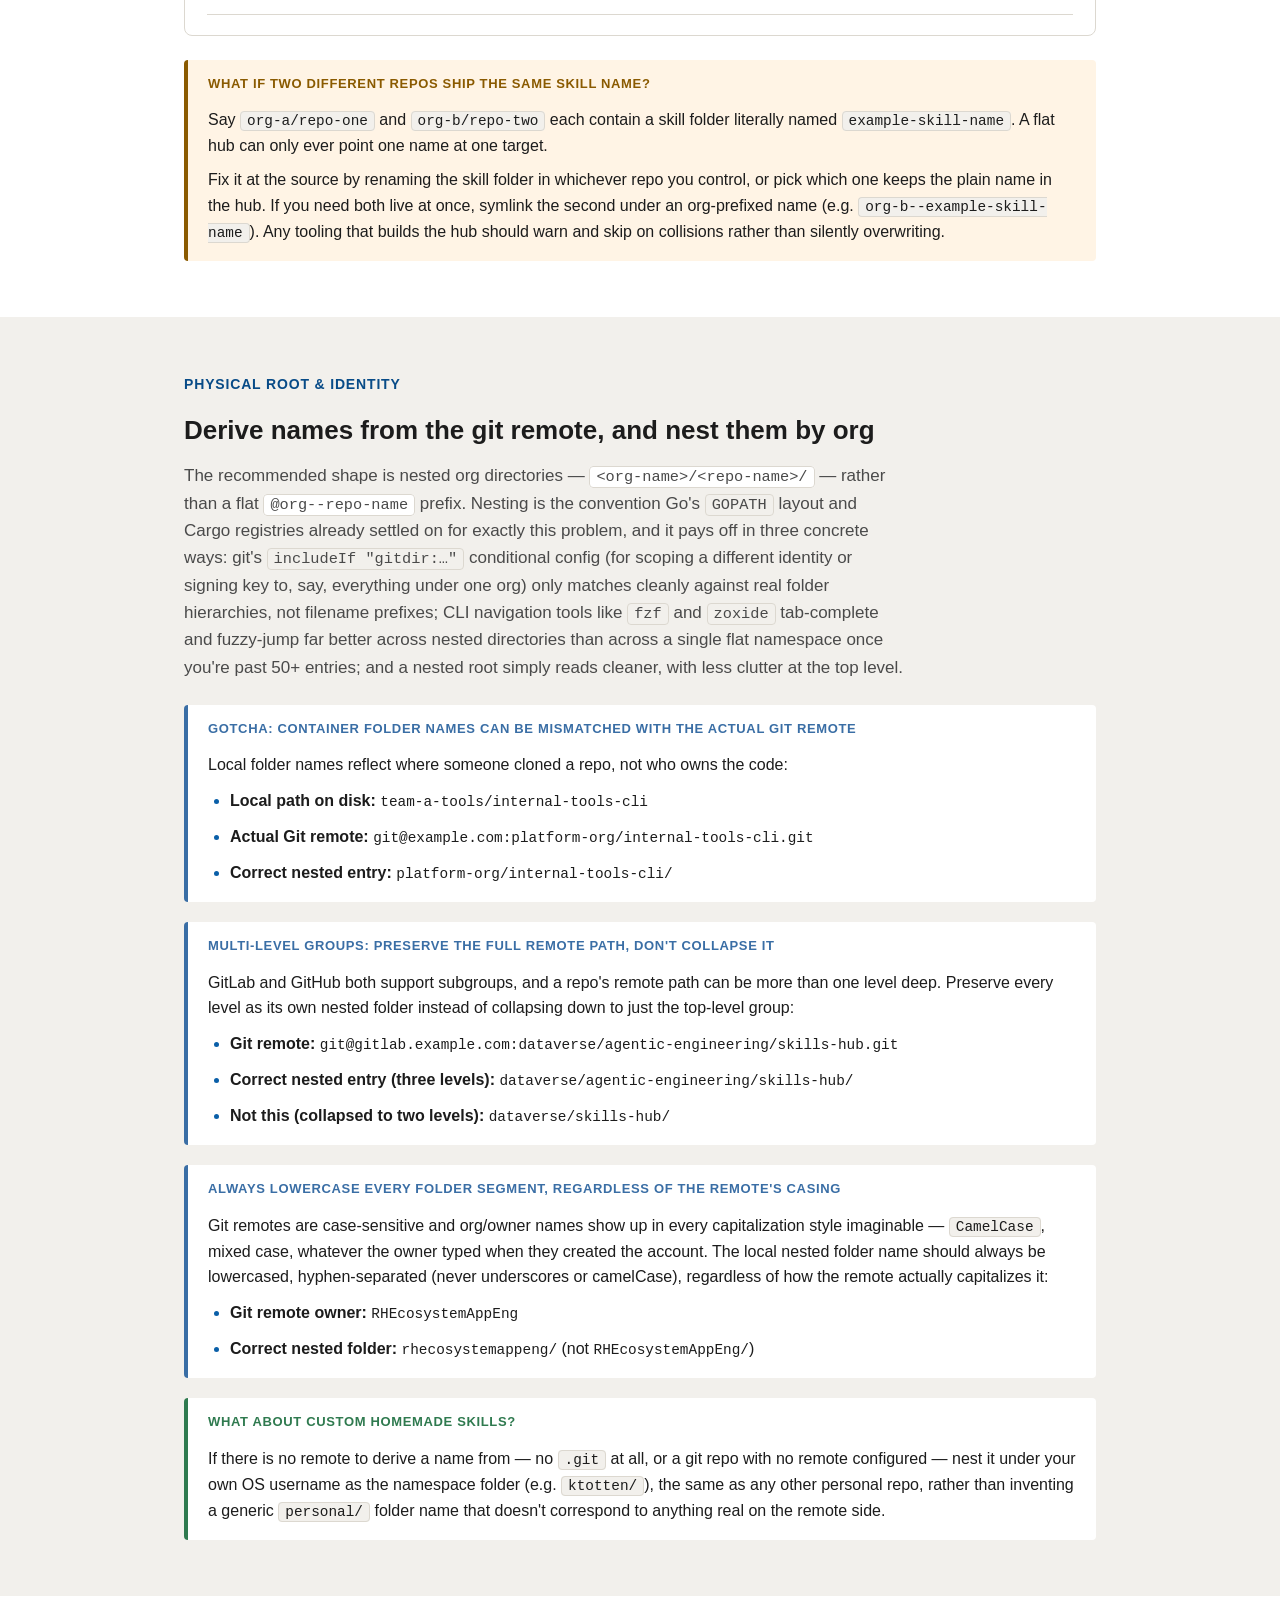
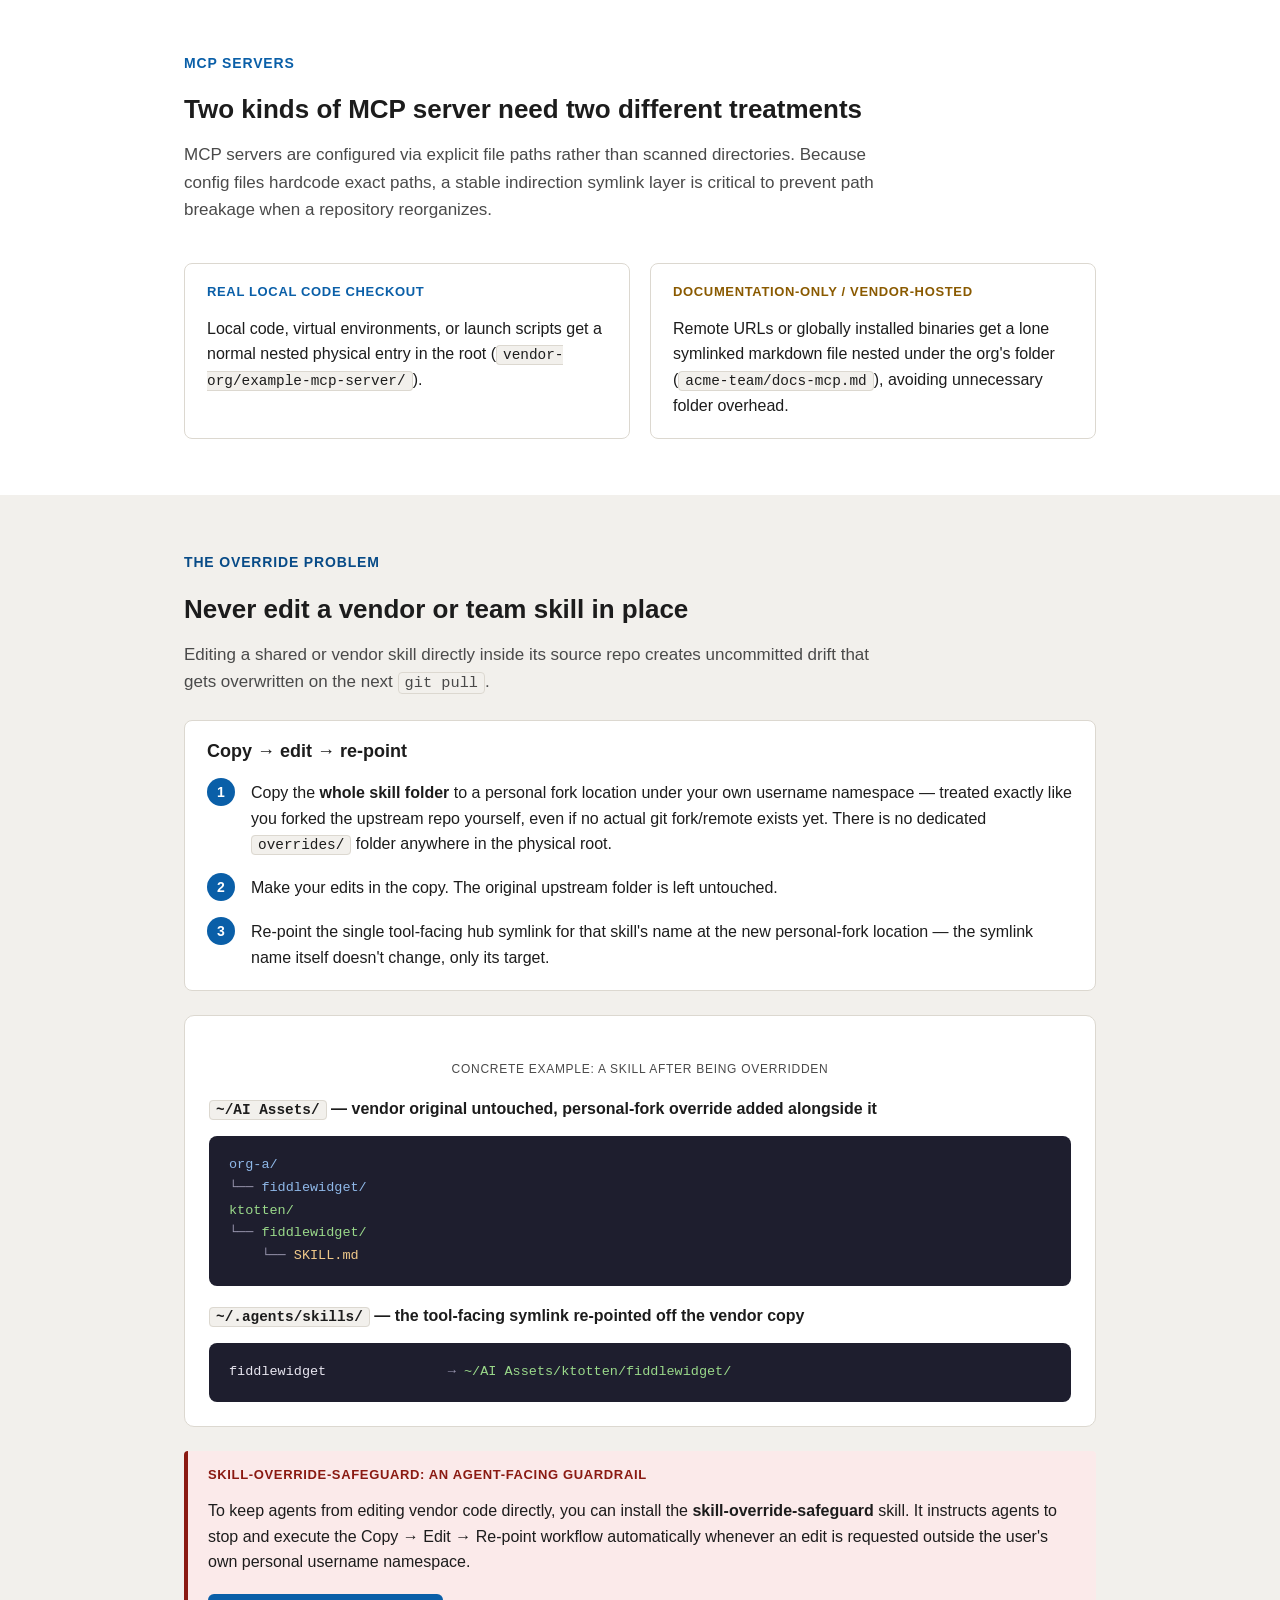
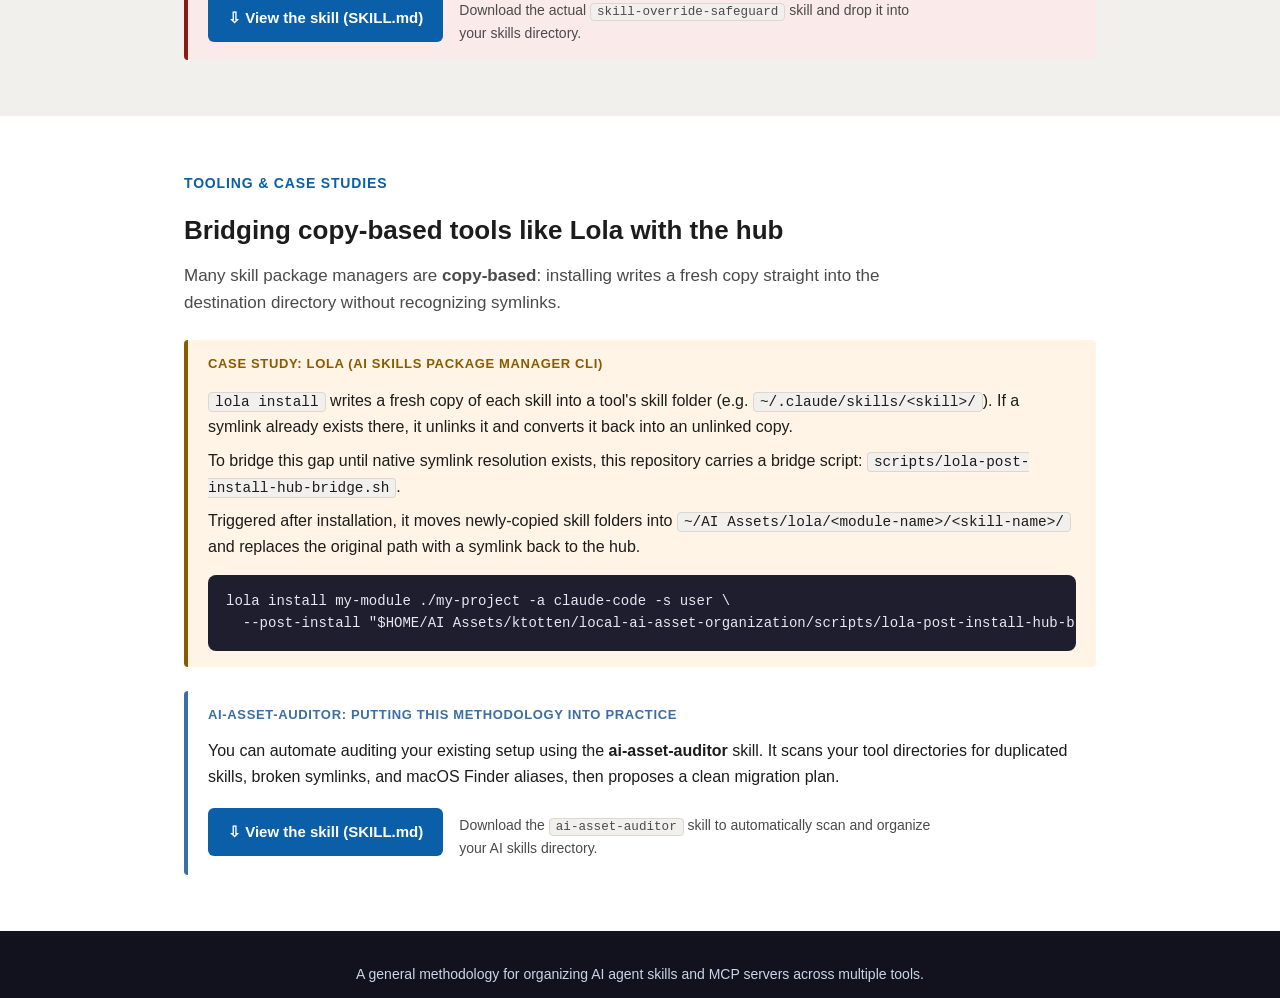
==== commit c386fbb9: "add logo, update guidance around directory naming conventions" ====
--- a/index.html
+++ b/index.html
@@ -319,7 +319,7 @@
     color: var(--muted);
   }
   .symlink-a { color: var(--navy-accent-text); }
-  .symlink-b { color: #f0c98a; }
+  .symlink-b { color: #f08ad5; }
   .symlink-c { color: #9ad98a; }
   .symlink-arrow { color: #9a97b0; }
 
@@ -573,12 +573,24 @@
       <p class="diagram-title">Physical root vs. tool-facing symlink views</p>
 
       <h4><code class="inline">~/AI Assets/</code> — real files live here, once</h4>
-      <pre class="flat-listing"><span class="symlink-a">@org-a--repo-one/</span>
-<span class="symlink-b">@org-b--repo-two/</span>
-<span class="symlink-arrow">└── </span><span class="symlink-b">skills/</span>
-<span class="symlink-arrow">    └── </span><span class="symlink-b">example-skill-name/</span>
-<span class="symlink-arrow">        └── </span><span class="filerow">SKILL.md</span>
-<span class="symlink-c">@platform-org--build-automation/</span></pre>
+      <pre class="flat-listing">
+<span class="symlink-a">data-org/</span>
+<span class="symlink-arrow">└── </span><span class="symlink-a">repo-one/</span> 
+<span class="symlink-arrow">    └── </span><span class="symlink-a">skills/</span>
+<span class="symlink-arrow">        └── </span><span class="symlink-a">concaten-gator/</span>
+<span class="symlink-arrow">            └── </span><span class="filerow">SKILL.md</span> 
+<span class="symlink-b">platform-org/</span>
+<span class="symlink-arrow">└── </span><span class="symlink-b">sub-group/</span>
+<span class="symlink-arrow">    └── </span><span class="symlink-b">repo-two/</span>
+<span class="symlink-arrow">        └── </span><span class="symlink-b">skills/</span>
+<span class="symlink-arrow">            └── </span><span class="symlink-b">meeting-maxi/</span>
+<span class="symlink-arrow">                └── </span><span class="filerow">SKILL.md</span>
+<span class="symlink-c">your-username/</span>
+<span class="symlink-arrow">└── </span><span class="symlink-c">repo-three/</span>
+<span class="symlink-arrow">    └── </span><span class="symlink-c">skills/</span>
+<span class="symlink-arrow">        └── </span><span class="symlink-c">build-automation/</span>
+<span class="symlink-arrow">            └── </span><span class="filerow">SKILL.md</span> 
+</pre>
 
       <div class="root-compare-arrow-vert" aria-hidden="true">
         <span class="glyph">&darr;</span>
@@ -586,18 +598,10 @@
       </div>
 
       <h4><code class="inline">~/.agents/skills/</code> — the canonical hub: every skill's symlink is listed here by name, once</h4>
-      <pre class="flat-listing">repo-one                   <span class="symlink-arrow">&rarr;</span> <span class="symlink-a">~/AI Assets/@org-a--repo-one/</span>
-example-skill-name         <span class="symlink-arrow">&rarr;</span> <span class="symlink-b">~/AI Assets/@org-b--repo-two/skills/example-skill-name/</span>
-build-automation           <span class="symlink-arrow">&rarr;</span> <span class="symlink-c">~/AI Assets/@platform-org--build-automation/</span></pre>
-
-      <h4><code class="inline">~/.codeassist-ide/skills</code> — a second tool, collapsed to one symlink pointing at the hub</h4>
-      <pre class="flat-listing">skills                     <span class="symlink-arrow">&rarr;</span> <span class="symlink-a">~/.agents/skills</span></pre>
-
-      <p class="arrow-note">
-        Every line in the top panel is a symlink; the physical root above is the only place real files exist.
-        <code class="inline">~/.agents/skills</code> is the one canonical hub folder holding all of those per-repo symlinks — every other
-        tool directory is a single symlink pointing <em>at the hub</em>.
-      </p>
+      <pre class="flat-listing">
+concaten-gator            <span class="symlink-arrow">&rarr;</span> <span class="symlink-a">~/AI Assets/data-org/repo-one/skills/concaten-gator/</span>
+meeting-maxi              <span class="symlink-arrow">&rarr;</span> <span class="symlink-b">~/AI Assets/platform-org/sub-group/repo-two/skills/meeting-maxi/</span>
+build-automation          <span class="symlink-arrow">&rarr;</span> <span class="symlink-c">~/AI Assets/your-username/repo-three/skills/build-automation/</span></pre>
     </div>
 
     <div class="card" style="margin-top: 24px;">
@@ -633,7 +637,7 @@
     <div class="callout amber" style="margin-top: 24px;">
       <h4>What if two different repos ship the same skill name?</h4>
       <p>
-        Say <code class="inline">@org-a--repo-one</code> and <code class="inline">@org-b--repo-two</code>
+        Say <code class="inline">org-a/repo-one</code> and <code class="inline">org-b/repo-two</code>
         each contain a skill folder literally named <code class="inline">example-skill-name</code>.
         A flat hub can only ever point one name at one target.
       </p>
@@ -647,9 +651,19 @@
 <section class="band">
   <div class="wrap">
     <p class="eyebrow-label">Physical Root & Identity</p>
-    <h2>Organize however you like — just derive names from the git remote</h2>
+    <h2>Derive names from the git remote, and nest them by org</h2>
     <p class="lead-text">
-      Use nested org directories <span class="white"><code class="inline">/org-name/repo-name/</code></span> or an <span class="white"><code class="inline">@org--</code></span> prefix, pick whatever is easiest to scan for you!
+      The recommended shape is nested org directories —
+      <span class="white"><code class="inline">&lt;org-name&gt;/&lt;repo-name&gt;/</code></span> —
+      rather than a flat <span class="white"><code class="inline">@org--repo-name</code></span> prefix.
+      Nesting is the convention Go's <code class="inline">GOPATH</code> layout and Cargo registries
+      already settled on for exactly this problem, and it pays off in three concrete ways: git's
+      <code class="inline">includeIf "gitdir:…"</code> conditional config (for scoping a different
+      identity or signing key to, say, everything under one org) only matches cleanly against real
+      folder hierarchies, not filename prefixes; CLI navigation tools like <code class="inline">fzf</code>
+      and <code class="inline">zoxide</code> tab-complete and fuzzy-jump far better across nested
+      directories than across a single flat namespace once you're past 50+ entries; and a nested
+      root simply reads cleaner, with less clutter at the top level.
     </p>
 
     <div class="case-stack" style="margin-top: 24px;">
@@ -659,13 +673,44 @@
         <ul class="styled-list" style="margin-top: 10px;">
           <li><strong>Local path on disk:</strong> <code>team-a-tools/internal-tools-cli</code></li>
           <li><strong>Actual Git remote:</strong> <code>git@example.com:platform-org/internal-tools-cli.git</code></li>
-          <li><strong>Correct flat entry:</strong> <code>@platform-org--internal-tools-cli</code></li>
+          <li><strong>Correct nested entry:</strong> <code>platform-org/internal-tools-cli/</code></li>
+        </ul>
+      </div>
+      <div class="callout blue">
+        <h4>Multi-level groups: preserve the full remote path, don't collapse it</h4>
+        <p>
+          GitLab and GitHub both support subgroups, and a repo's remote path can be more than
+          one level deep. Preserve every level as its own nested folder instead of collapsing
+          down to just the top-level group:
+        </p>
+        <ul class="styled-list" style="margin-top: 10px;">
+          <li><strong>Git remote:</strong> <code>git@gitlab.example.com:dataverse/agentic-engineering/skills-hub.git</code></li>
+          <li><strong>Correct nested entry (three levels):</strong> <code>dataverse/agentic-engineering/skills-hub/</code></li>
+          <li><strong>Not this (collapsed to two levels):</strong> <code>dataverse/skills-hub/</code></li>
+        </ul>
+      </div>
+      <div class="callout blue">
+        <h4>Always lowercase every folder segment, regardless of the remote's casing</h4>
+        <p>
+          Git remotes are case-sensitive and org/owner names show up in every capitalization
+          style imaginable — <code class="inline">CamelCase</code>, mixed case, whatever the
+          owner typed when they created the account. The local nested folder name should always
+          be lowercased, hyphen-separated (never underscores or camelCase), regardless of how the
+          remote actually capitalizes it:
+        </p>
+        <ul class="styled-list" style="margin-top: 10px;">
+          <li><strong>Git remote owner:</strong> <code>RHEcosystemAppEng</code></li>
+          <li><strong>Correct nested folder:</strong> <code>rhecosystemappeng/</code> (not <code>RHEcosystemAppEng/</code>)</li>
         </ul>
       </div>
       <div class="callout green">
         <h4>What about custom homemade skills?</h4>
         <p>
-          If there is no remote to derive a name from, simply prefix it with a default namespace (<code class="inline">@personal--</code>).
+          If there is no remote to derive a name from — no <code class="inline">.git</code> at
+          all, or a git repo with no remote configured — nest it under your own OS username as
+          the namespace folder (e.g. <code class="inline">ktotten/</code>), the same as any other
+          personal repo, rather than inventing a generic <code class="inline">personal/</code>
+          folder name that doesn't correspond to anything real on the remote side.
         </p>
       </div>
     </div>
@@ -684,13 +729,13 @@
       <div class="card">
         <h4 style="color:var(--accent);">Real local code checkout</h4>
         <p>
-          Local code, virtual environments, or launch scripts get a normal flat physical entry in the root (<code class="inline">@vendor-org--example-mcp-server/</code>).
+          Local code, virtual environments, or launch scripts get a normal nested physical entry in the root (<code class="inline">vendor-org/example-mcp-server/</code>).
         </p>
       </div>
       <div class="card">
         <h4 style="color:var(--amber-accent);">Documentation-only / vendor-hosted</h4>
         <p>
-          Remote URLs or globally installed binaries get a lone symlinked markdown file at the root's top level (<code class="inline">@acme-team--docs-mcp.md</code>), avoiding unnecessary folder overhead.
+          Remote URLs or globally installed binaries get a lone symlinked markdown file nested under the org's folder (<code class="inline">acme-team/docs-mcp.md</code>), avoiding unnecessary folder overhead.
         </p>
       </div>
     </div>
@@ -708,29 +753,29 @@
     <div class="card" style="margin-top: 24px;">
       <h3>Copy → edit → re-point</h3>
       <ol class="steps">
-        <li>Copy the <strong>whole skill folder</strong> into a dedicated overrides area of the physical root.</li>
+        <li>Copy the <strong>whole skill folder</strong> to a personal fork location under your own username namespace — treated exactly like you forked the upstream repo yourself, even if no actual git fork/remote exists yet. There is no dedicated <code class="inline">overrides/</code> folder anywhere in the physical root.</li>
         <li>Make your edits in the copy. The original upstream folder is left untouched.</li>
-        <li>Re-point the single tool-facing hub symlink for that skill's name at the new override location.</li>
+        <li>Re-point the single tool-facing hub symlink for that skill's name at the new personal-fork location — the symlink name itself doesn't change, only its target.</li>
       </ol>
     </div>
 
     <div class="diagram" style="margin-top: 24px;">
       <p class="diagram-title">Concrete example: a skill after being overridden</p>
-      <h4><code class="inline">~/AI Assets/</code> — vendor original untouched, override copy added alongside it</h4>
-      <pre class="flat-listing"><span class="symlink-a">@org-a--fiddlewidget/</span>
-<span class="symlink-c">@personal--fiddlewidget/</span>
-<span class="symlink-arrow">└── </span><span class="symlink-c">skills/</span>
-<span class="symlink-arrow">    └── </span><span class="symlink-c">fiddlewidget/</span>
-<span class="symlink-arrow">        └── </span><span class="filerow">SKILL.md</span></pre>
+      <h4><code class="inline">~/AI Assets/</code> — vendor original untouched, personal-fork override added alongside it</h4>
+      <pre class="flat-listing"><span class="symlink-a">org-a/</span>
+<span class="symlink-arrow">└── </span><span class="symlink-a">fiddlewidget/</span>
+<span class="symlink-c">ktotten/</span>
+<span class="symlink-arrow">└── </span><span class="symlink-c">fiddlewidget/</span>
+<span class="symlink-arrow">    └── </span><span class="filerow">SKILL.md</span></pre>
 
       <h4><code class="inline">~/.agents/skills/</code> — the tool-facing symlink re-pointed off the vendor copy</h4>
-      <pre class="flat-listing">fiddlewidget               <span class="symlink-arrow">&rarr;</span> <span class="symlink-c">~/AI Assets/@personal--fiddlewidget/skills/fiddlewidget/</span></pre>
+      <pre class="flat-listing">fiddlewidget               <span class="symlink-arrow">&rarr;</span> <span class="symlink-c">~/AI Assets/ktotten/fiddlewidget/</span></pre>
     </div>
 
     <div class="callout red" style="margin-top: 24px;">
       <h4>Skill-override-safeguard: an agent-facing guardrail</h4>
       <p>
-        To keep agents from editing vendor code directly, you can install the <strong>skill-override-safeguard</strong> skill. It instructs agents to stop and execute the Copy → Edit → Re-point workflow automatically whenever an edit is requested outside the designated overrides folder.
+        To keep agents from editing vendor code directly, you can install the <strong>skill-override-safeguard</strong> skill. It instructs agents to stop and execute the Copy → Edit → Re-point workflow automatically whenever an edit is requested outside the user's own personal username namespace.
       </p>
       <div class="download-cta">
         <a class="btn-download" href="./skill-override-safeguard/SKILL.md">&#8681; View the skill (SKILL.md)</a>
@@ -760,10 +805,10 @@
         <code class="inline">scripts/lola-post-install-hub-bridge.sh</code>.
       </p>
       <p>
-        Triggered after installation, it moves newly-copied skill folders into <code class="inline">~/AI Assets/@lola--&lt;module-name&gt;/&lt;skill-name&gt;/</code> and replaces the original path with a symlink back to the hub.
+        Triggered after installation, it moves newly-copied skill folders into <code class="inline">~/AI Assets/lola/&lt;module-name&gt;/&lt;skill-name&gt;/</code> and replaces the original path with a symlink back to the hub.
       </p>
       <pre class="code-block" style="margin: var(--paragraph-spacing) 0 0;">lola install my-module ./my-project -a claude-code -s user \
-  --post-install "$HOME/AI Assets/@ktotten--local-ai-asset-organization/scripts/lola-post-install-hub-bridge.sh"</pre>
+  --post-install "$HOME/AI Assets/ktotten/local-ai-asset-organization/scripts/lola-post-install-hub-bridge.sh"</pre>
     </div>
 
     <div class="callout blue" style="margin-top: 24px;">
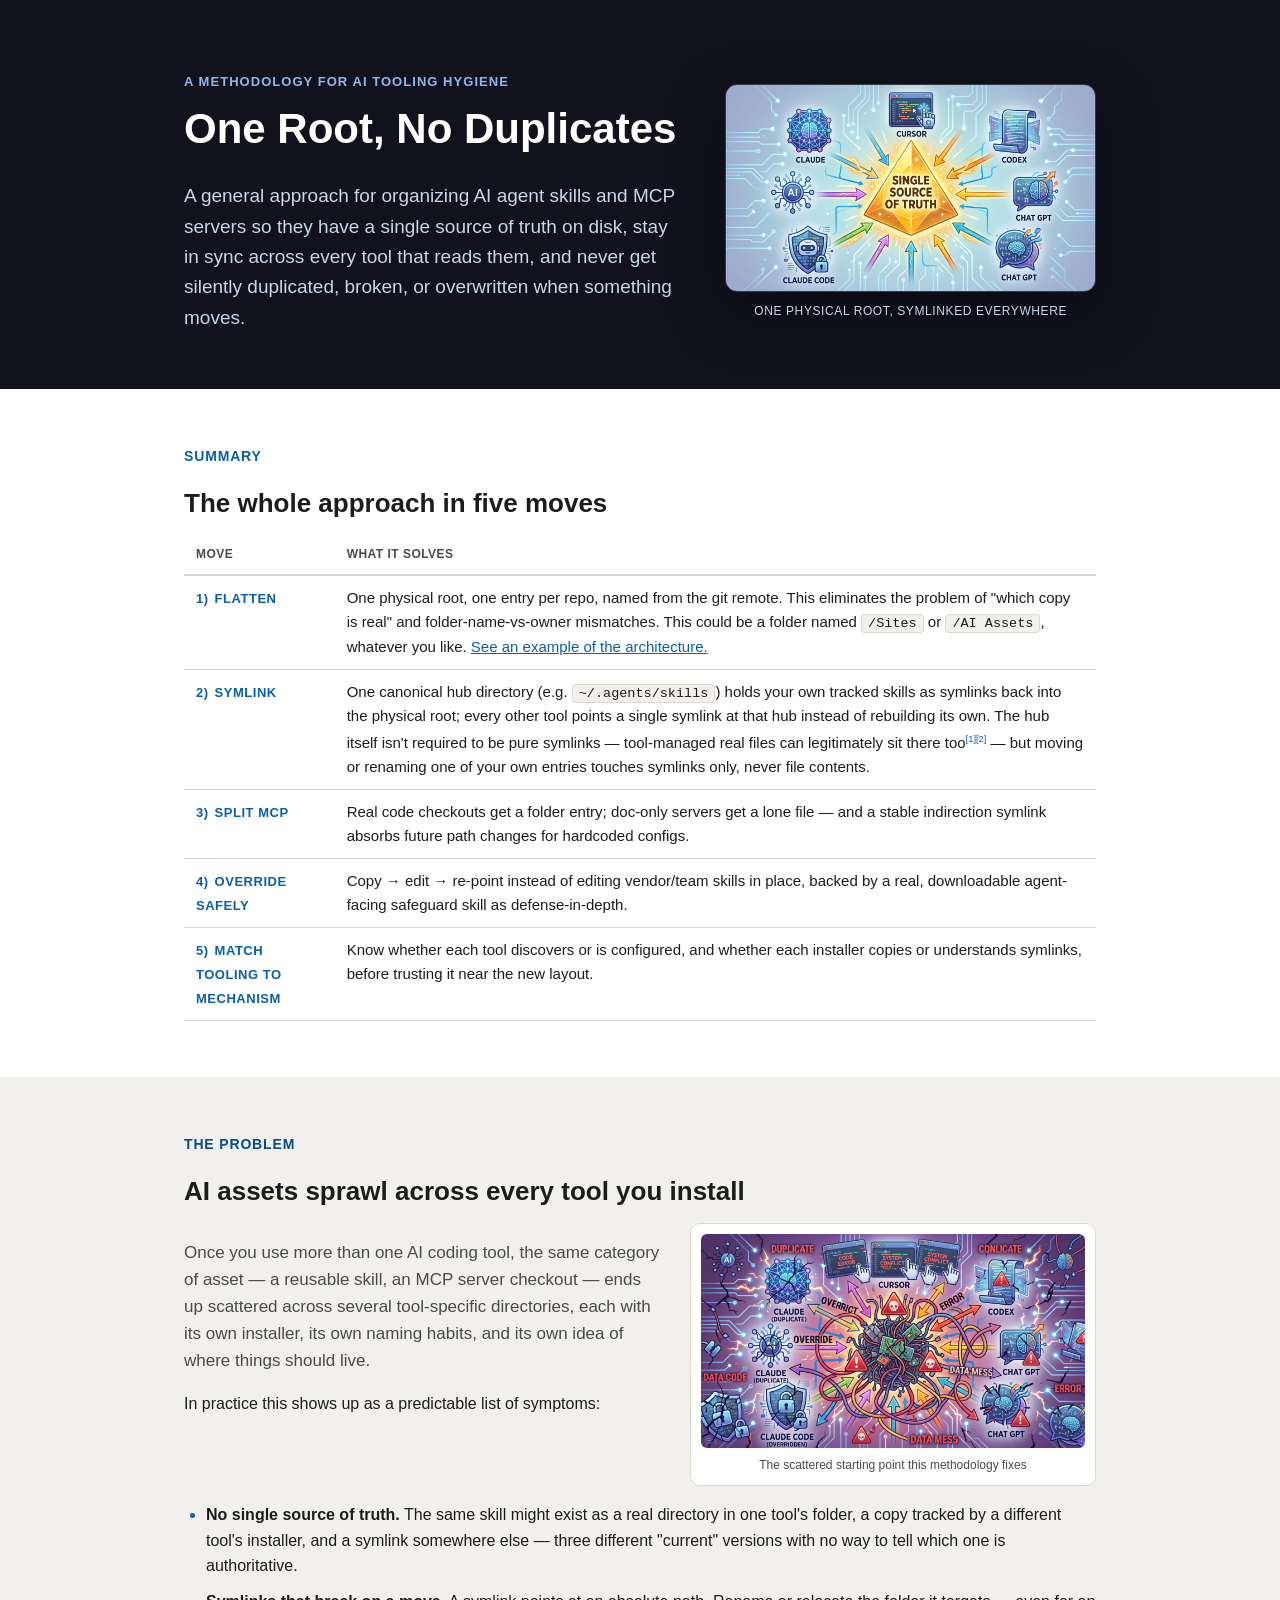
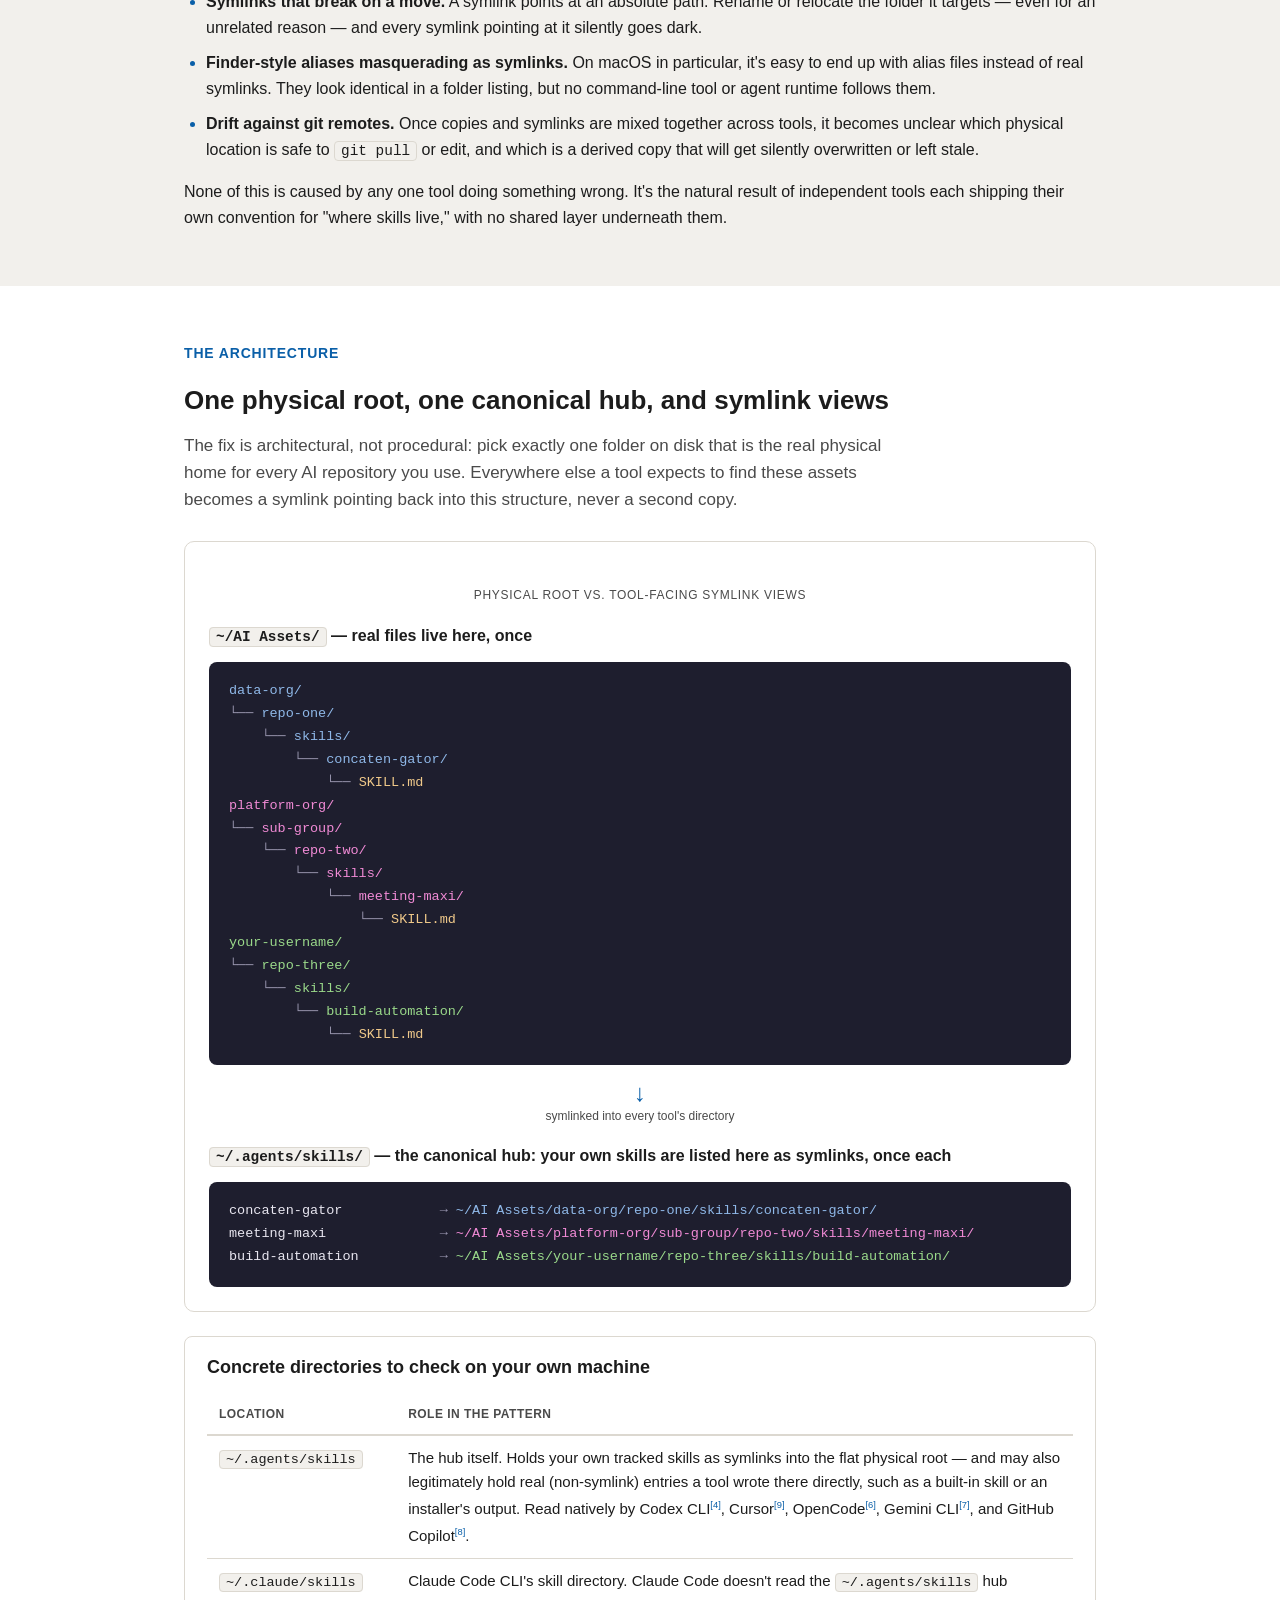
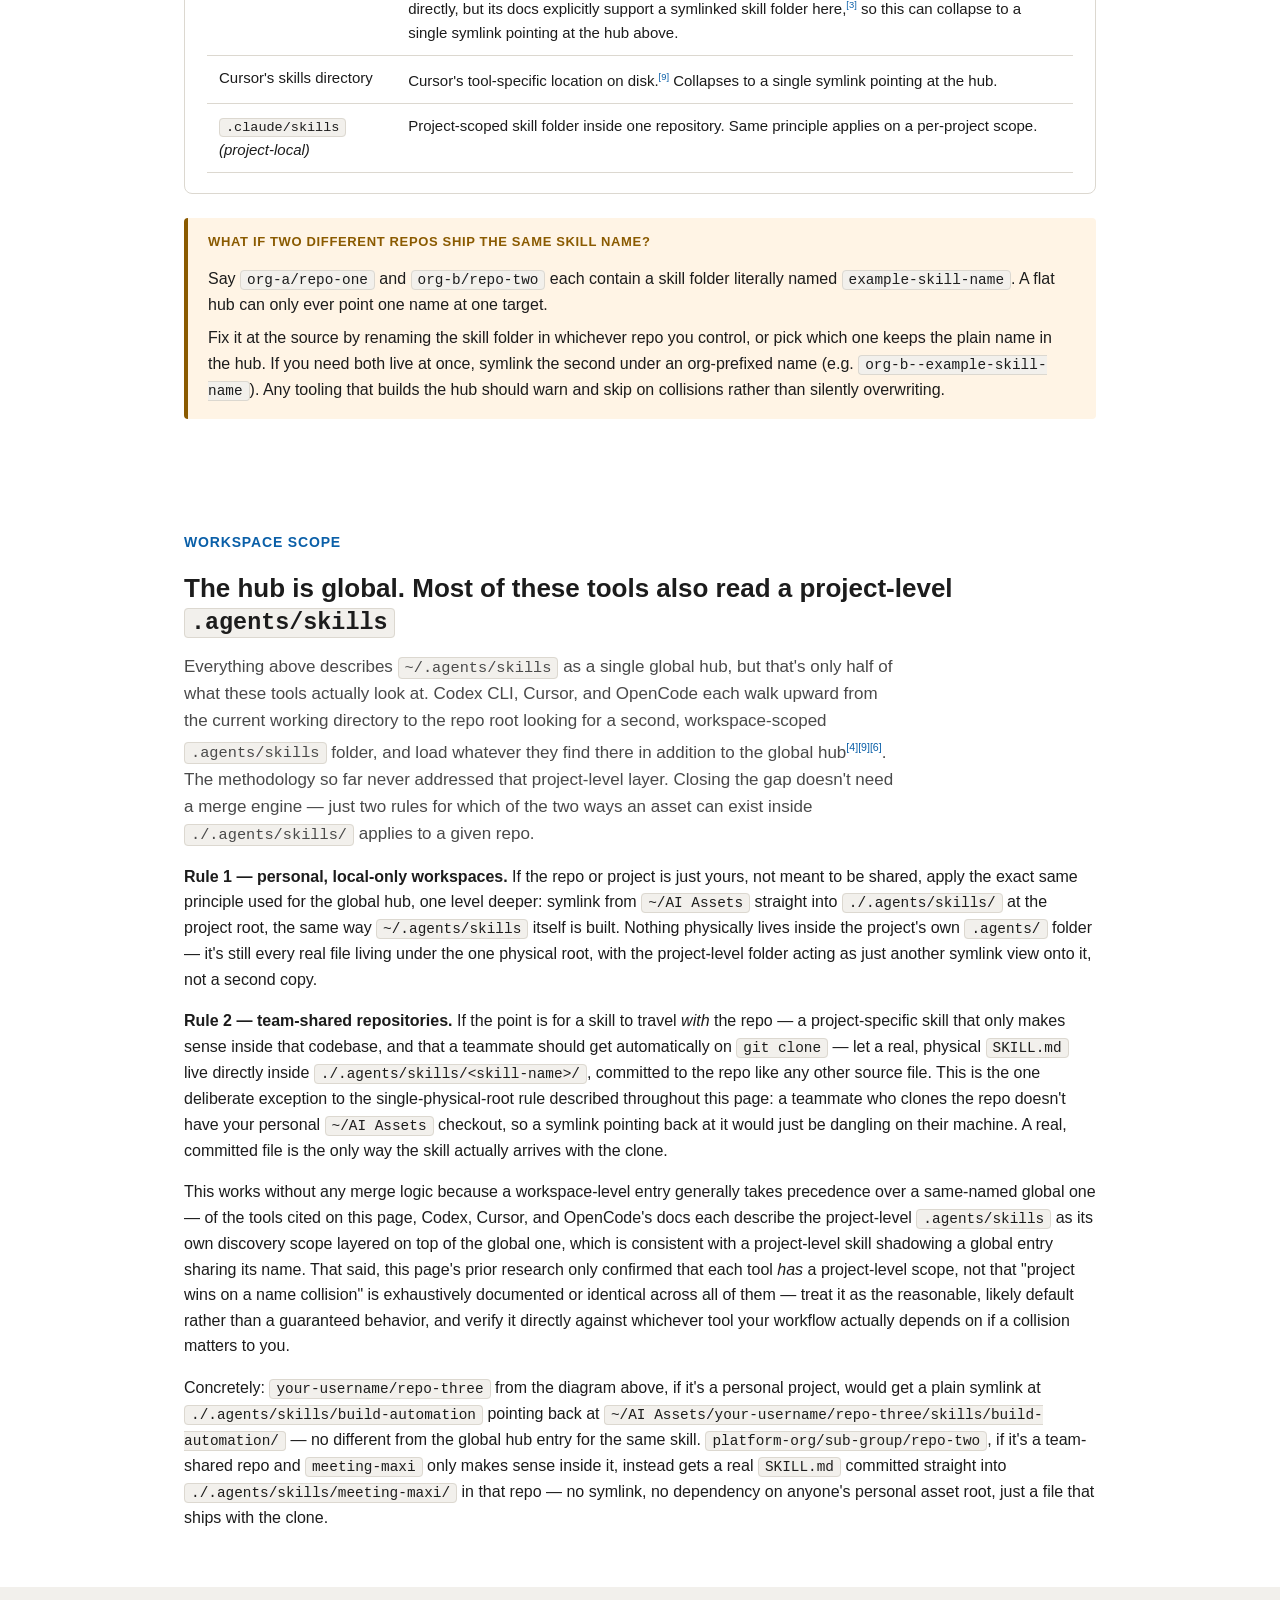
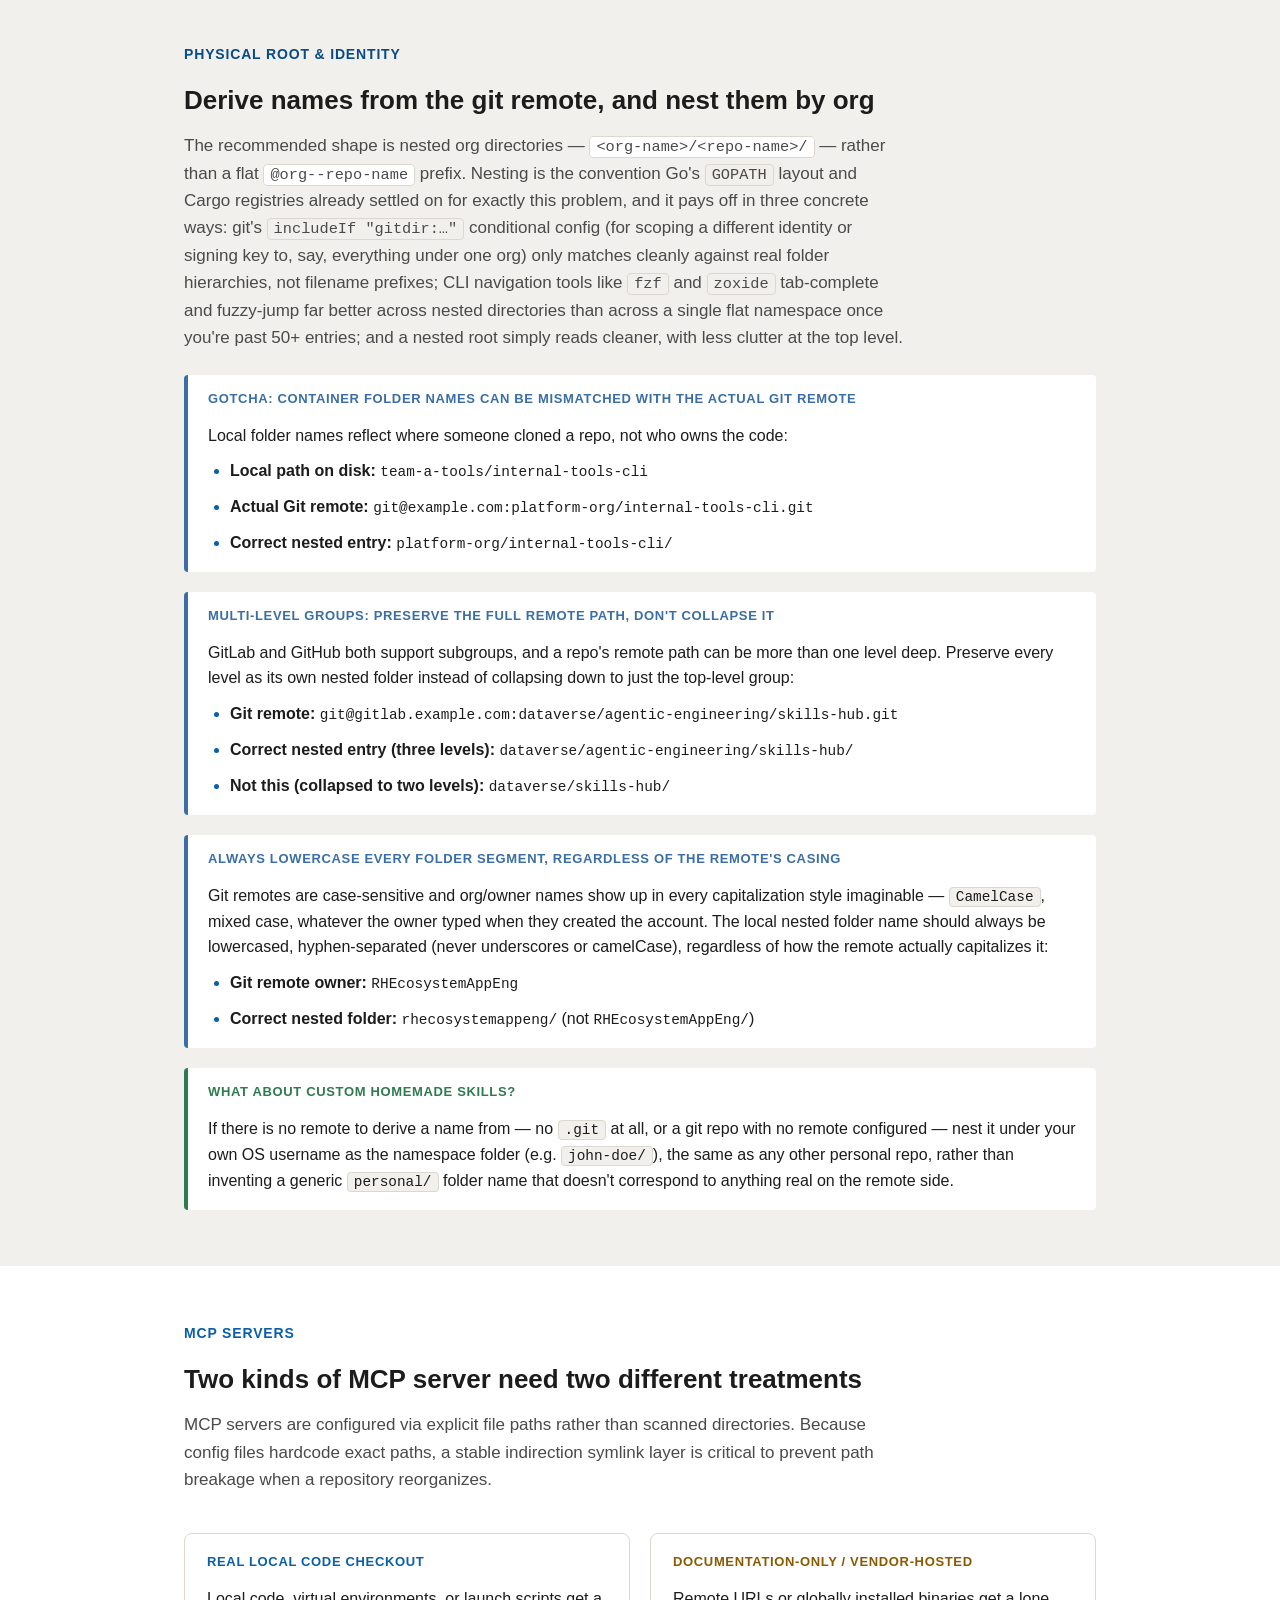
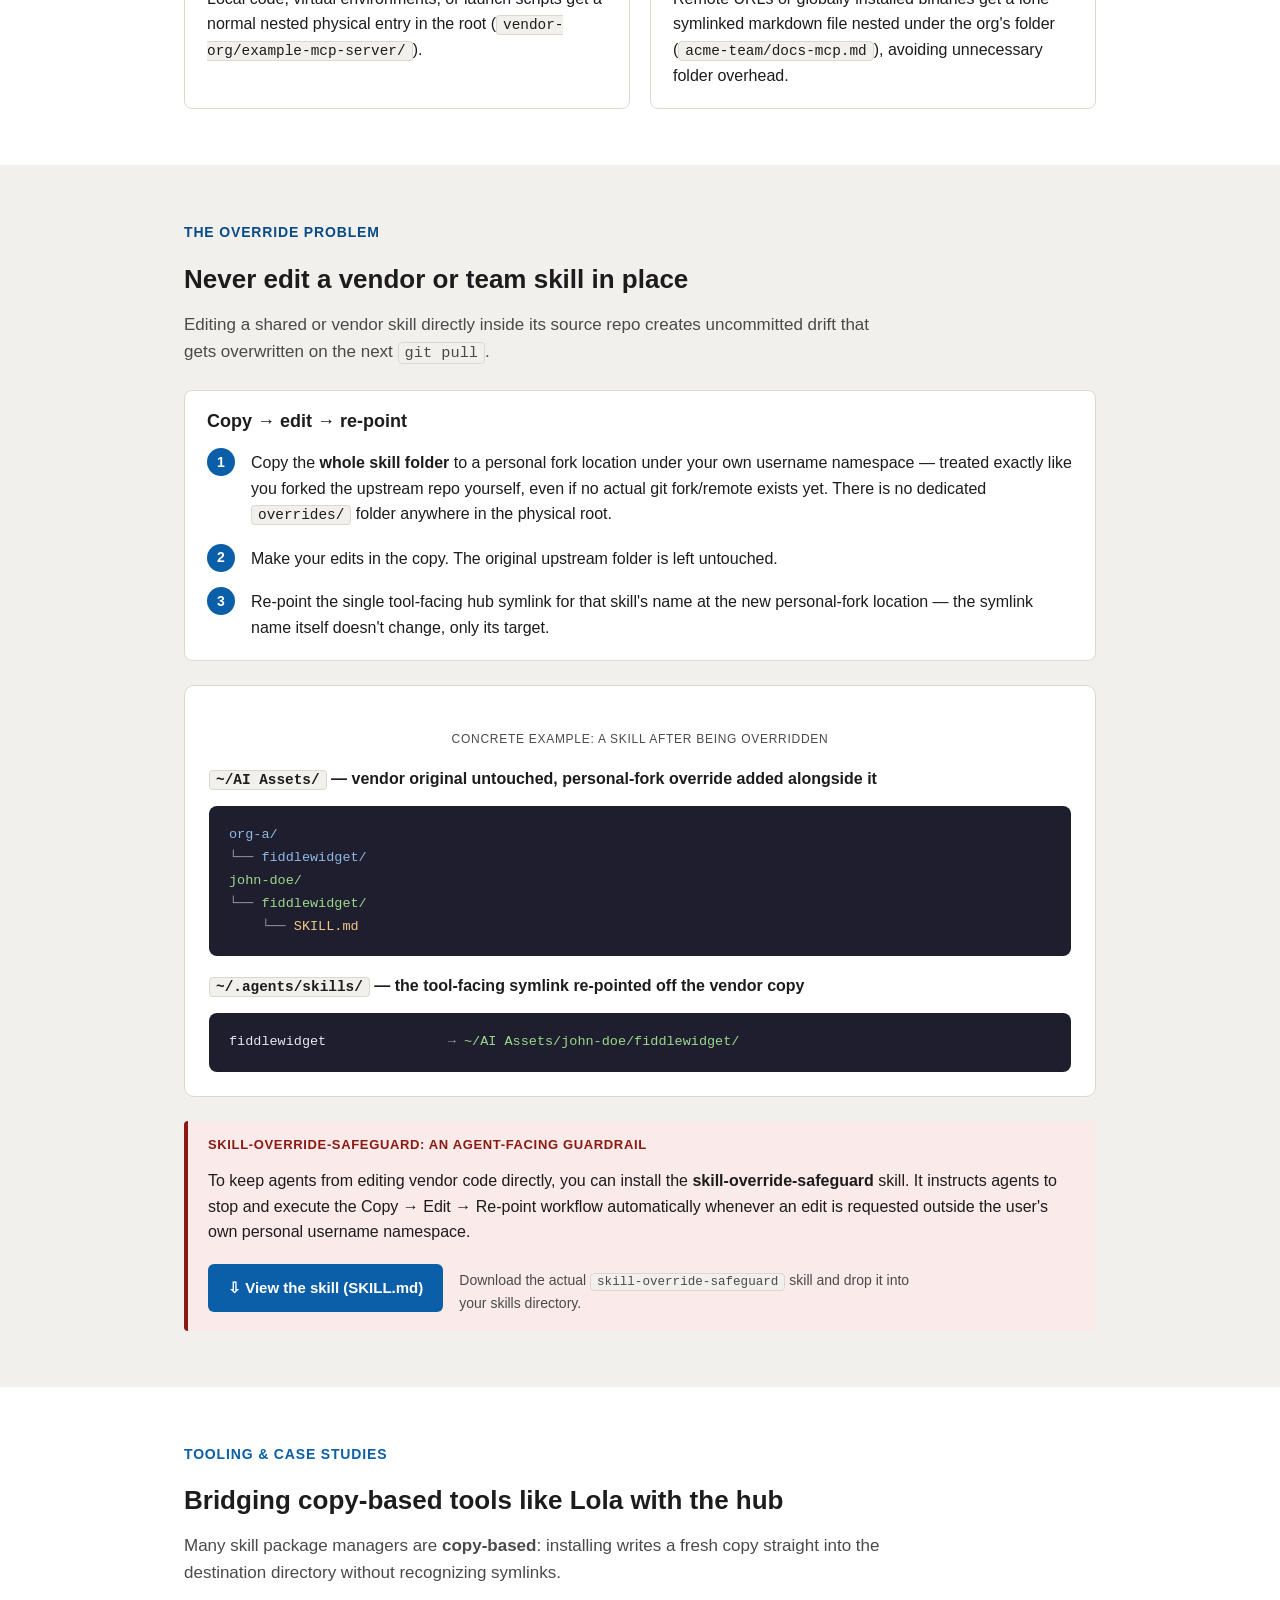
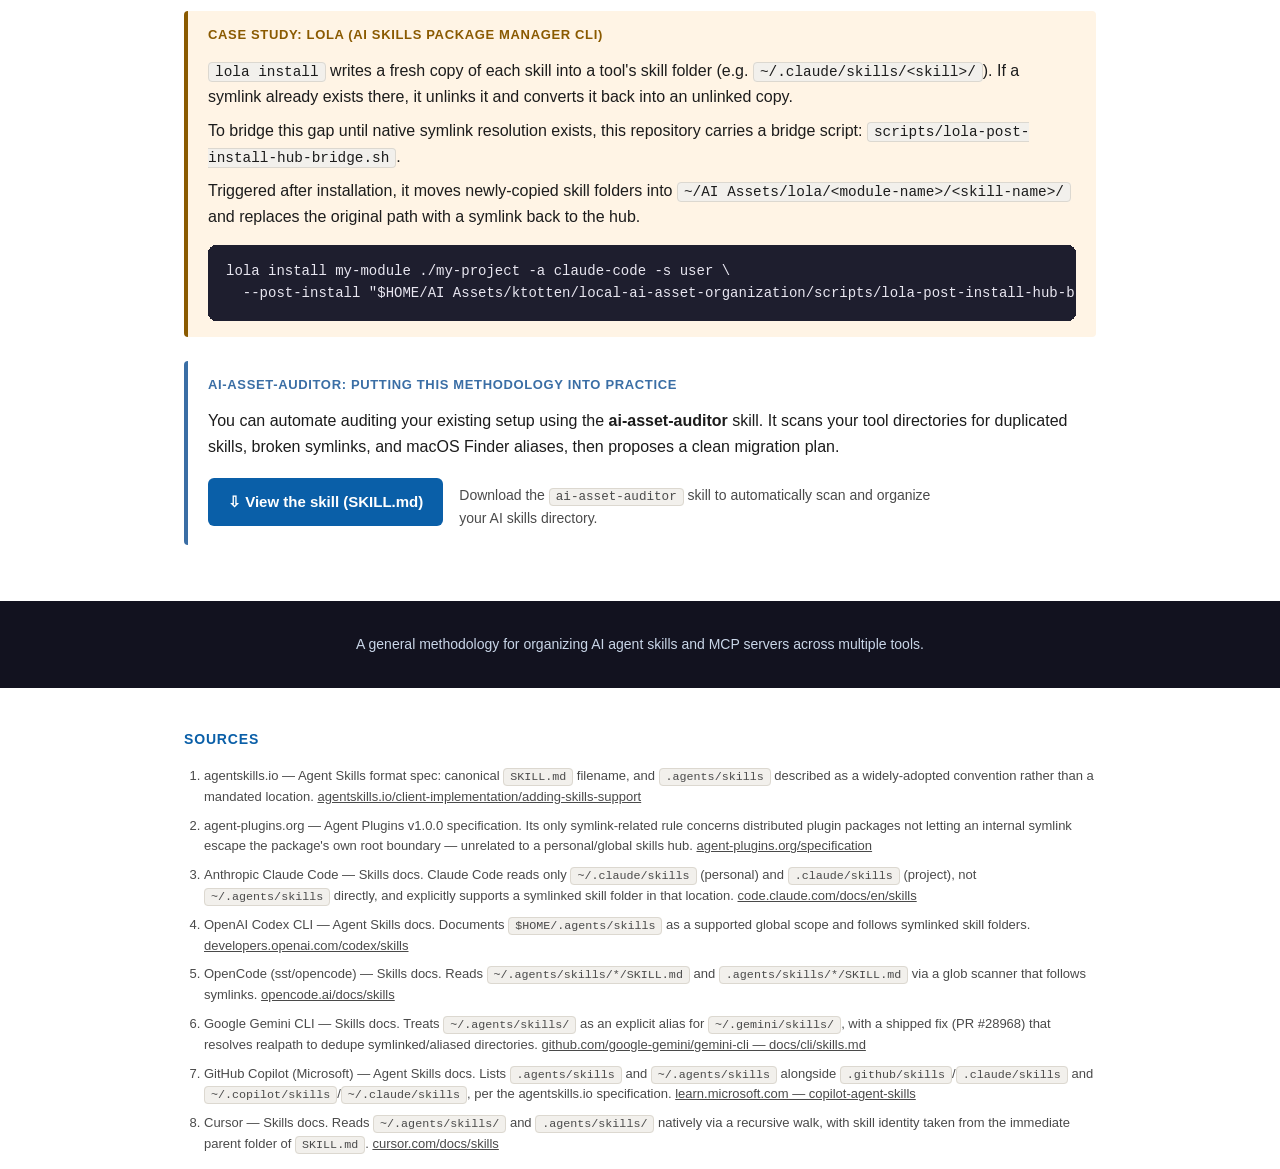
==== commit c5e638bc: "add citations, workspace conventions, and specifics about .agents directory usage" ====
--- a/index.html
+++ b/index.html
@@ -429,6 +429,16 @@
     font-size: 14px;
     text-align: center;
   }
+
+  /* ---------- Footnotes ---------- */
+  .footnotes {
+    font-size: 13px;
+    color: var(--muted);
+    padding-left: 20px;
+  }
+  .footnotes li { margin-top: 8px; }
+  .footnotes a { color: var(--muted); }
+  sup a { text-decoration: none; font-size: 0.75em; }
 
   /* ---------- Responsive ---------- */
   @media (max-width: 768px) {
@@ -491,9 +501,11 @@
         <tr>
           <td><span class="move-num">2)</span><span class="move-label">Symlink</span></td>
           <td>One canonical hub directory (e.g. <code class="inline">~/.agents/skills</code>)
-            holds the real per-repo symlinks; every other tool points a single symlink at that
-            hub instead of rebuilding its own — moving or renaming touches symlinks only, never
-            file contents.</td>
+            holds your own tracked skills as symlinks back into the physical root; every other
+            tool points a single symlink at that hub instead of rebuilding its own. The hub
+            itself isn't required to be pure symlinks — tool-managed real files can legitimately
+            sit there too<sup><a href="#fn1">[1]</a><a href="#fn2">[2]</a></sup> — but moving or
+            renaming one of your own entries touches symlinks only, never file contents.</td>
         </tr>
         <tr>
           <td><span class="move-num">3)</span><span class="move-label">Split MCP</span></td>
@@ -597,7 +609,7 @@
         <span class="caption">symlinked into every tool's directory</span>
       </div>
 
-      <h4><code class="inline">~/.agents/skills/</code> — the canonical hub: every skill's symlink is listed here by name, once</h4>
+      <h4><code class="inline">~/.agents/skills/</code> — the canonical hub: your own skills are listed here as symlinks, once each</h4>
       <pre class="flat-listing">
 concaten-gator            <span class="symlink-arrow">&rarr;</span> <span class="symlink-a">~/AI Assets/data-org/repo-one/skills/concaten-gator/</span>
 meeting-maxi              <span class="symlink-arrow">&rarr;</span> <span class="symlink-b">~/AI Assets/platform-org/sub-group/repo-two/skills/meeting-maxi/</span>
@@ -616,15 +628,23 @@
         <tbody>
           <tr>
             <td><code class="inline">~/.agents/skills</code></td>
-            <td>The hub itself. Holds the real, per-repo symlinks into the flat physical root. Followed by Codex CLI and other shared tools.</td>
+            <td>The hub itself. Holds your own tracked skills as symlinks into the flat physical
+              root — and may also legitimately hold real (non-symlink) entries a tool wrote
+              there directly, such as a built-in skill or an installer's output. Read natively by
+              Codex CLI<sup><a href="#fn4">[4]</a></sup>, Cursor<sup><a href="#fn9">[9]</a></sup>,
+              OpenCode<sup><a href="#fn6">[6]</a></sup>, Gemini CLI<sup><a href="#fn7">[7]</a></sup>,
+              and GitHub Copilot<sup><a href="#fn8">[8]</a></sup>.</td>
           </tr>
           <tr>
             <td><code class="inline">~/.claude/skills</code></td>
-            <td>Claude Code CLI's skill directory. Collapses to a single symlink pointing at the hub above.</td>
+            <td>Claude Code CLI's skill directory. Claude Code doesn't read the
+              <code class="inline">~/.agents/skills</code> hub directly, but its docs explicitly
+              support a symlinked skill folder here,<sup><a href="#fn3">[3]</a></sup> so this can
+              collapse to a single symlink pointing at the hub above.</td>
           </tr>
           <tr>
             <td>Cursor's skills directory</td>
-            <td>Cursor's tool-specific location on disk. Collapses to a single symlink pointing at the hub.</td>
+            <td>Cursor's tool-specific location on disk.<sup><a href="#fn9">[9]</a></sup> Collapses to a single symlink pointing at the hub.</td>
           </tr>
           <tr>
             <td><code class="inline">.claude/skills</code> <em>(project-local)</em></td>
@@ -645,6 +665,62 @@
         Fix it at the source by renaming the skill folder in whichever repo you control, or pick which one keeps the plain name in the hub. If you need both live at once, symlink the second under an org-prefixed name (e.g. <code class="inline">org-b--example-skill-name</code>). Any tooling that builds the hub should warn and skip on collisions rather than silently overwriting.
       </p>
     </div>
+  </div>
+</section>
+
+<section>
+  <div class="wrap">
+    <p class="eyebrow-label">Workspace scope</p>
+    <h2>The hub is global. Most of these tools also read a project-level <code class="inline">.agents/skills</code></h2>
+    <p class="lead-text">
+      Everything above describes <code class="inline">~/.agents/skills</code> as a single global hub, but that's
+      only half of what these tools actually look at. Codex CLI, Cursor, and OpenCode each walk upward from the
+      current working directory to the repo root looking for a second, workspace-scoped
+      <code class="inline">.agents/skills</code> folder, and load whatever they find there in addition to the
+      global hub<sup><a href="#fn4">[4]</a><a href="#fn9">[9]</a><a href="#fn6">[6]</a></sup>. The methodology so
+      far never addressed that project-level layer. Closing the gap doesn't need a merge engine — just two rules
+      for which of the two ways an asset can exist inside <code class="inline">./.agents/skills/</code> applies to
+      a given repo.
+    </p>
+    <p>
+      <strong>Rule 1 — personal, local-only workspaces.</strong> If the repo or project is just yours, not meant
+      to be shared, apply the exact same principle used for the global hub, one level deeper: symlink from
+      <code class="inline">~/AI Assets</code> straight into <code class="inline">./.agents/skills/</code> at the
+      project root, the same way <code class="inline">~/.agents/skills</code> itself is built. Nothing physically
+      lives inside the project's own <code class="inline">.agents/</code> folder — it's still every real file
+      living under the one physical root, with the project-level folder acting as just another symlink view onto
+      it, not a second copy.
+    </p>
+    <p>
+      <strong>Rule 2 — team-shared repositories.</strong> If the point is for a skill to travel <em>with</em> the
+      repo — a project-specific skill that only makes sense inside that codebase, and that a teammate should get
+      automatically on <code class="inline">git clone</code> — let a real, physical <code class="inline">SKILL.md</code>
+      live directly inside <code class="inline">./.agents/skills/&lt;skill-name&gt;/</code>, committed to the repo
+      like any other source file. This is the one deliberate exception to the single-physical-root rule described
+      throughout this page: a teammate who clones the repo doesn't have your personal <code class="inline">~/AI
+      Assets</code> checkout, so a symlink pointing back at it would just be dangling on their machine. A real,
+      committed file is the only way the skill actually arrives with the clone.
+    </p>
+    <p>
+      This works without any merge logic because a workspace-level entry generally takes precedence over a
+      same-named global one — of the tools cited on this page, Codex, Cursor, and OpenCode's docs each describe the
+      project-level <code class="inline">.agents/skills</code> as its own discovery scope layered on top of the
+      global one, which is consistent with a project-level skill shadowing a global entry sharing its name.
+      That said, this page's prior research only confirmed that each tool <em>has</em> a project-level scope, not
+      that "project wins on a name collision" is exhaustively documented or identical across all of them — treat it
+      as the reasonable, likely default rather than a guaranteed behavior, and verify it directly against whichever
+      tool your workflow actually depends on if a collision matters to you.
+    </p>
+    <p>
+      Concretely: <code class="inline">your-username/repo-three</code> from the diagram above, if it's a personal
+      project, would get a plain symlink at <code class="inline">./.agents/skills/build-automation</code> pointing
+      back at <code class="inline">~/AI Assets/your-username/repo-three/skills/build-automation/</code> — no
+      different from the global hub entry for the same skill. <code class="inline">platform-org/sub-group/repo-two</code>,
+      if it's a team-shared repo and <code class="inline">meeting-maxi</code> only makes sense inside it, instead
+      gets a real <code class="inline">SKILL.md</code> committed straight into
+      <code class="inline">./.agents/skills/meeting-maxi/</code> in that repo — no symlink, no dependency on
+      anyone's personal asset root, just a file that ships with the clone.
+    </p>
   </div>
 </section>
 
@@ -708,7 +784,7 @@
         <p>
           If there is no remote to derive a name from — no <code class="inline">.git</code> at
           all, or a git repo with no remote configured — nest it under your own OS username as
-          the namespace folder (e.g. <code class="inline">ktotten/</code>), the same as any other
+          the namespace folder (e.g. <code class="inline">john-doe/</code>), the same as any other
           personal repo, rather than inventing a generic <code class="inline">personal/</code>
           folder name that doesn't correspond to anything real on the remote side.
         </p>
@@ -764,12 +840,12 @@
       <h4><code class="inline">~/AI Assets/</code> — vendor original untouched, personal-fork override added alongside it</h4>
       <pre class="flat-listing"><span class="symlink-a">org-a/</span>
 <span class="symlink-arrow">└── </span><span class="symlink-a">fiddlewidget/</span>
-<span class="symlink-c">ktotten/</span>
+<span class="symlink-c">john-doe/</span>
 <span class="symlink-arrow">└── </span><span class="symlink-c">fiddlewidget/</span>
 <span class="symlink-arrow">    └── </span><span class="filerow">SKILL.md</span></pre>
 
       <h4><code class="inline">~/.agents/skills/</code> — the tool-facing symlink re-pointed off the vendor copy</h4>
-      <pre class="flat-listing">fiddlewidget               <span class="symlink-arrow">&rarr;</span> <span class="symlink-c">~/AI Assets/ktotten/fiddlewidget/</span></pre>
+      <pre class="flat-listing">fiddlewidget               <span class="symlink-arrow">&rarr;</span> <span class="symlink-c">~/AI Assets/john-doe/fiddlewidget/</span></pre>
     </div>
 
     <div class="callout red" style="margin-top: 24px;">
@@ -832,5 +908,21 @@
   </div>
 </footer>
 
+<section class="tight">
+  <div class="wrap">
+    <p class="eyebrow-label">Sources</p>
+    <ol class="footnotes">
+      <li id="fn1">agentskills.io — Agent Skills format spec: canonical <code class="inline">SKILL.md</code> filename, and <code class="inline">.agents/skills</code> described as a widely-adopted convention rather than a mandated location. <a href="https://agentskills.io/client-implementation/adding-skills-support" target="_blank" rel="noopener">agentskills.io/client-implementation/adding-skills-support</a></li>
+      <li id="fn2">agent-plugins.org — Agent Plugins v1.0.0 specification. Its only symlink-related rule concerns distributed plugin packages not letting an internal symlink escape the package's own root boundary — unrelated to a personal/global skills hub. <a href="https://agent-plugins.org/specification" target="_blank" rel="noopener">agent-plugins.org/specification</a></li>
+      <li id="fn3">Anthropic Claude Code — Skills docs. Claude Code reads only <code class="inline">~/.claude/skills</code> (personal) and <code class="inline">.claude/skills</code> (project), not <code class="inline">~/.agents/skills</code> directly, and explicitly supports a symlinked skill folder in that location. <a href="https://code.claude.com/docs/en/skills" target="_blank" rel="noopener">code.claude.com/docs/en/skills</a></li>
+      <li id="fn4">OpenAI Codex CLI — Agent Skills docs. Documents <code class="inline">$HOME/.agents/skills</code> as a supported global scope and follows symlinked skill folders. <a href="https://developers.openai.com/codex/skills" target="_blank" rel="noopener">developers.openai.com/codex/skills</a></li>
+      <li id="fn6">OpenCode (sst/opencode) — Skills docs. Reads <code class="inline">~/.agents/skills/*/SKILL.md</code> and <code class="inline">.agents/skills/*/SKILL.md</code> via a glob scanner that follows symlinks. <a href="https://opencode.ai/docs/skills/" target="_blank" rel="noopener">opencode.ai/docs/skills</a></li>
+      <li id="fn7">Google Gemini CLI — Skills docs. Treats <code class="inline">~/.agents/skills/</code> as an explicit alias for <code class="inline">~/.gemini/skills/</code>, with a shipped fix (PR #28968) that resolves realpath to dedupe symlinked/aliased directories. <a href="https://github.com/google-gemini/gemini-cli/blob/main/docs/cli/skills.md" target="_blank" rel="noopener">github.com/google-gemini/gemini-cli — docs/cli/skills.md</a></li>
+      <li id="fn8">GitHub Copilot (Microsoft) — Agent Skills docs. Lists <code class="inline">.agents/skills</code> and <code class="inline">~/.agents/skills</code> alongside <code class="inline">.github/skills</code>/<code class="inline">.claude/skills</code> and <code class="inline">~/.copilot/skills</code>/<code class="inline">~/.claude/skills</code>, per the agentskills.io specification. <a href="https://learn.microsoft.com/en-us/visualstudio/ide/copilot-agent-skills?view=visualstudio" target="_blank" rel="noopener">learn.microsoft.com — copilot-agent-skills</a></li>
+      <li id="fn9">Cursor — Skills docs. Reads <code class="inline">~/.agents/skills/</code> and <code class="inline">.agents/skills/</code> natively via a recursive walk, with skill identity taken from the immediate parent folder of <code class="inline">SKILL.md</code>. <a href="https://cursor.com/docs/skills" target="_blank" rel="noopener">cursor.com/docs/skills</a></li>
+    </ol>
+  </div>
+</section>
+
 </body>
 </html>
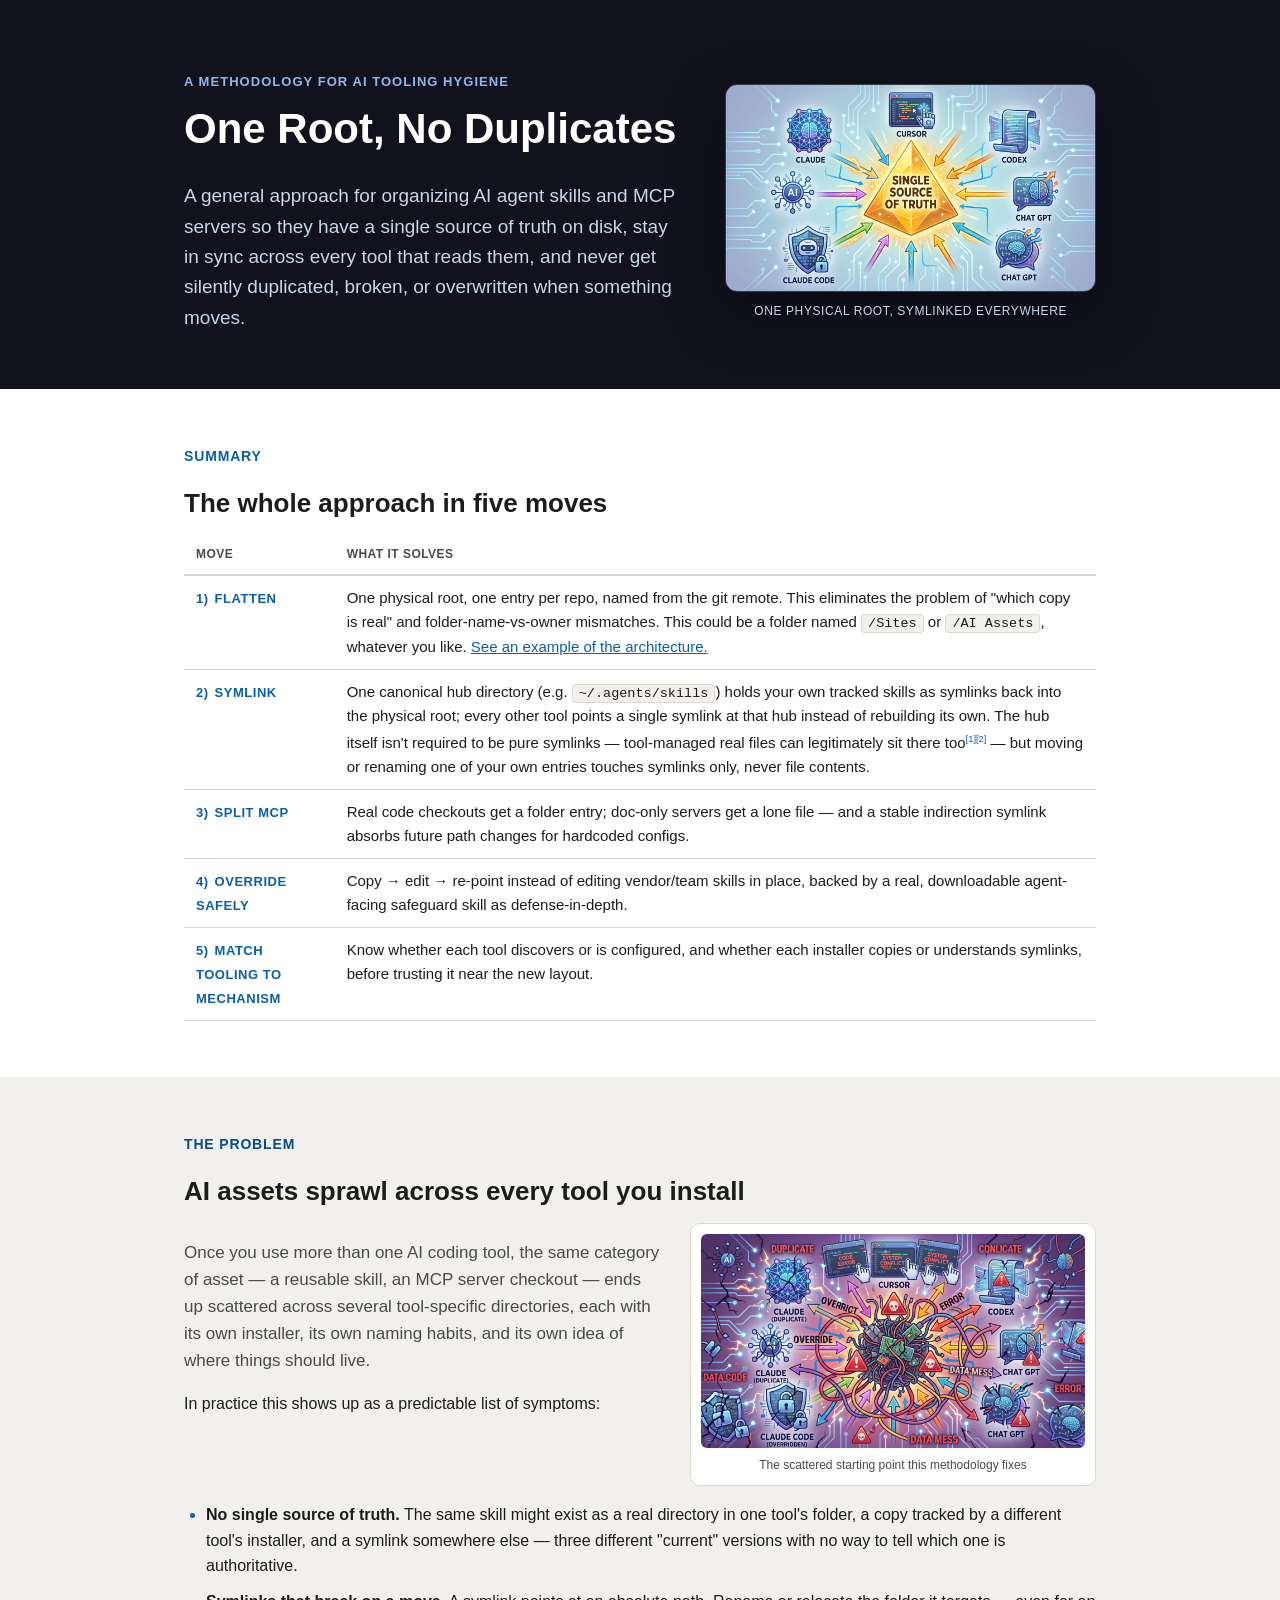
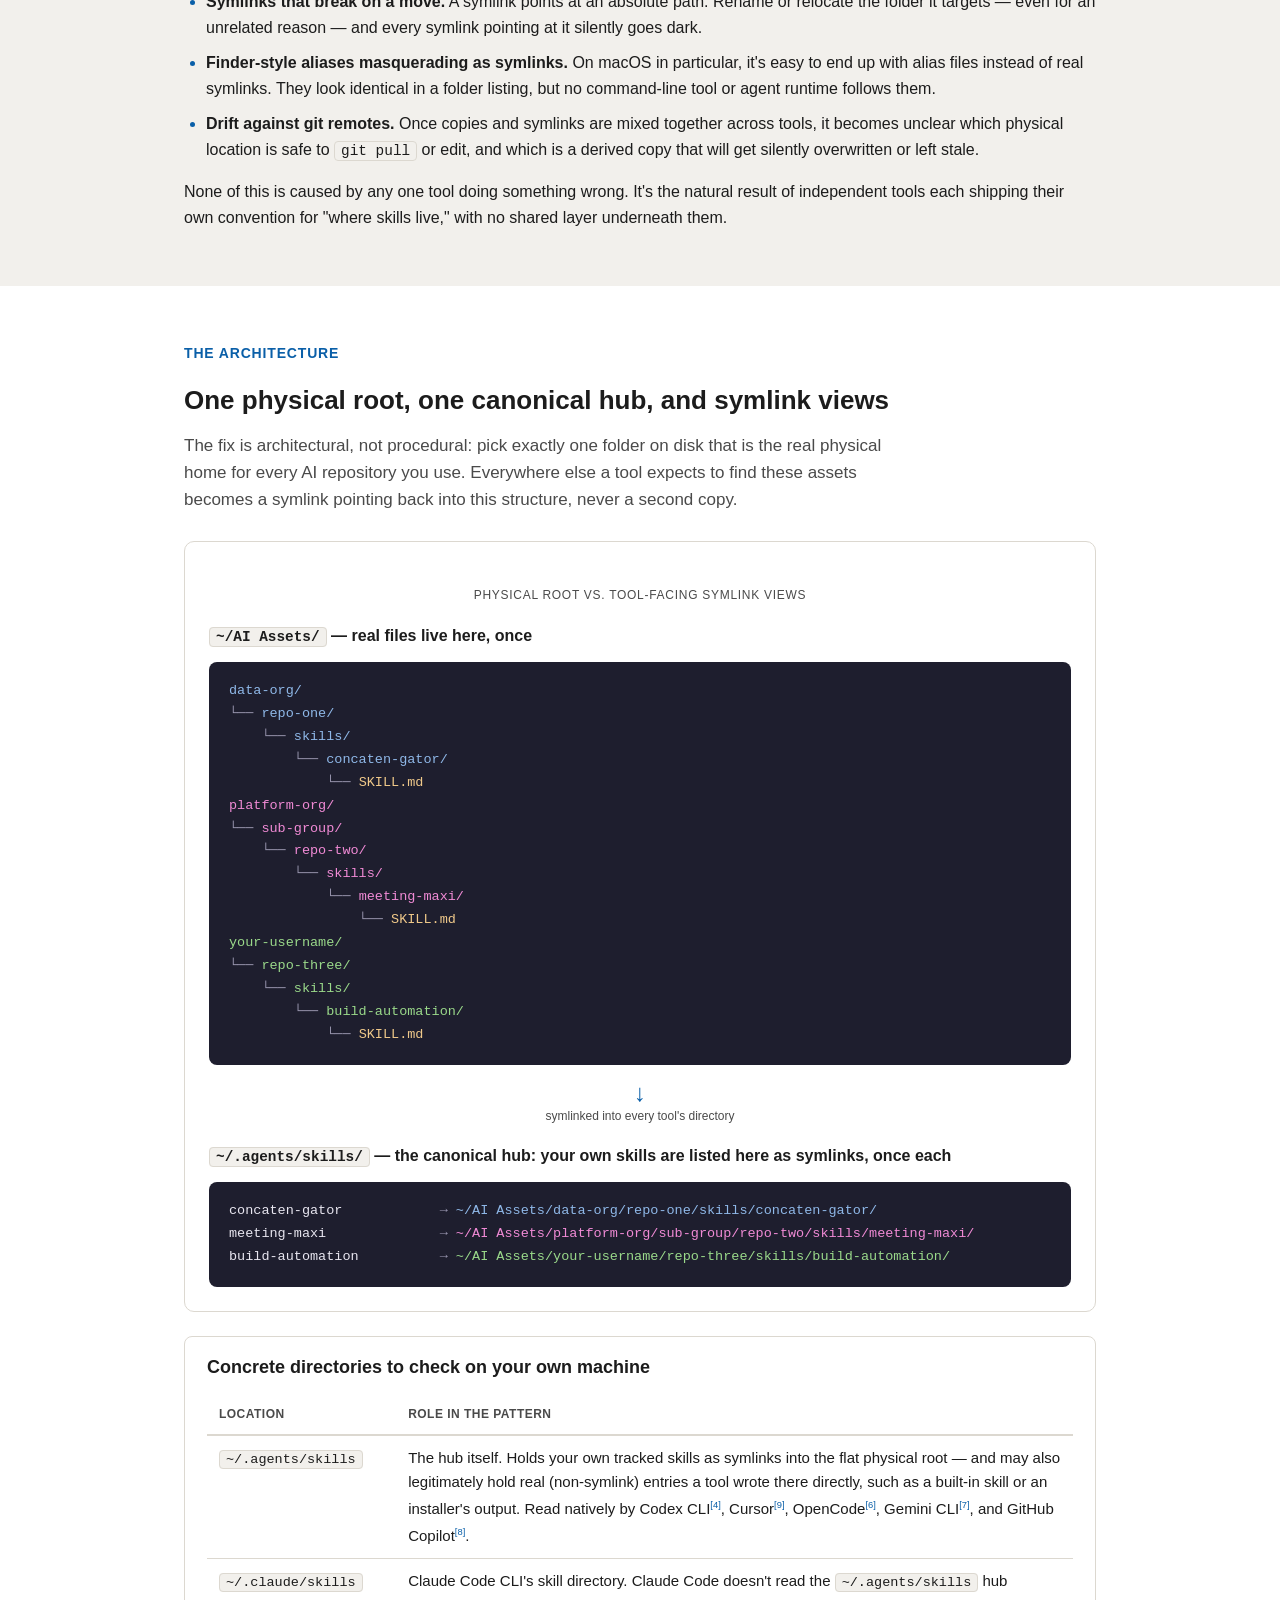
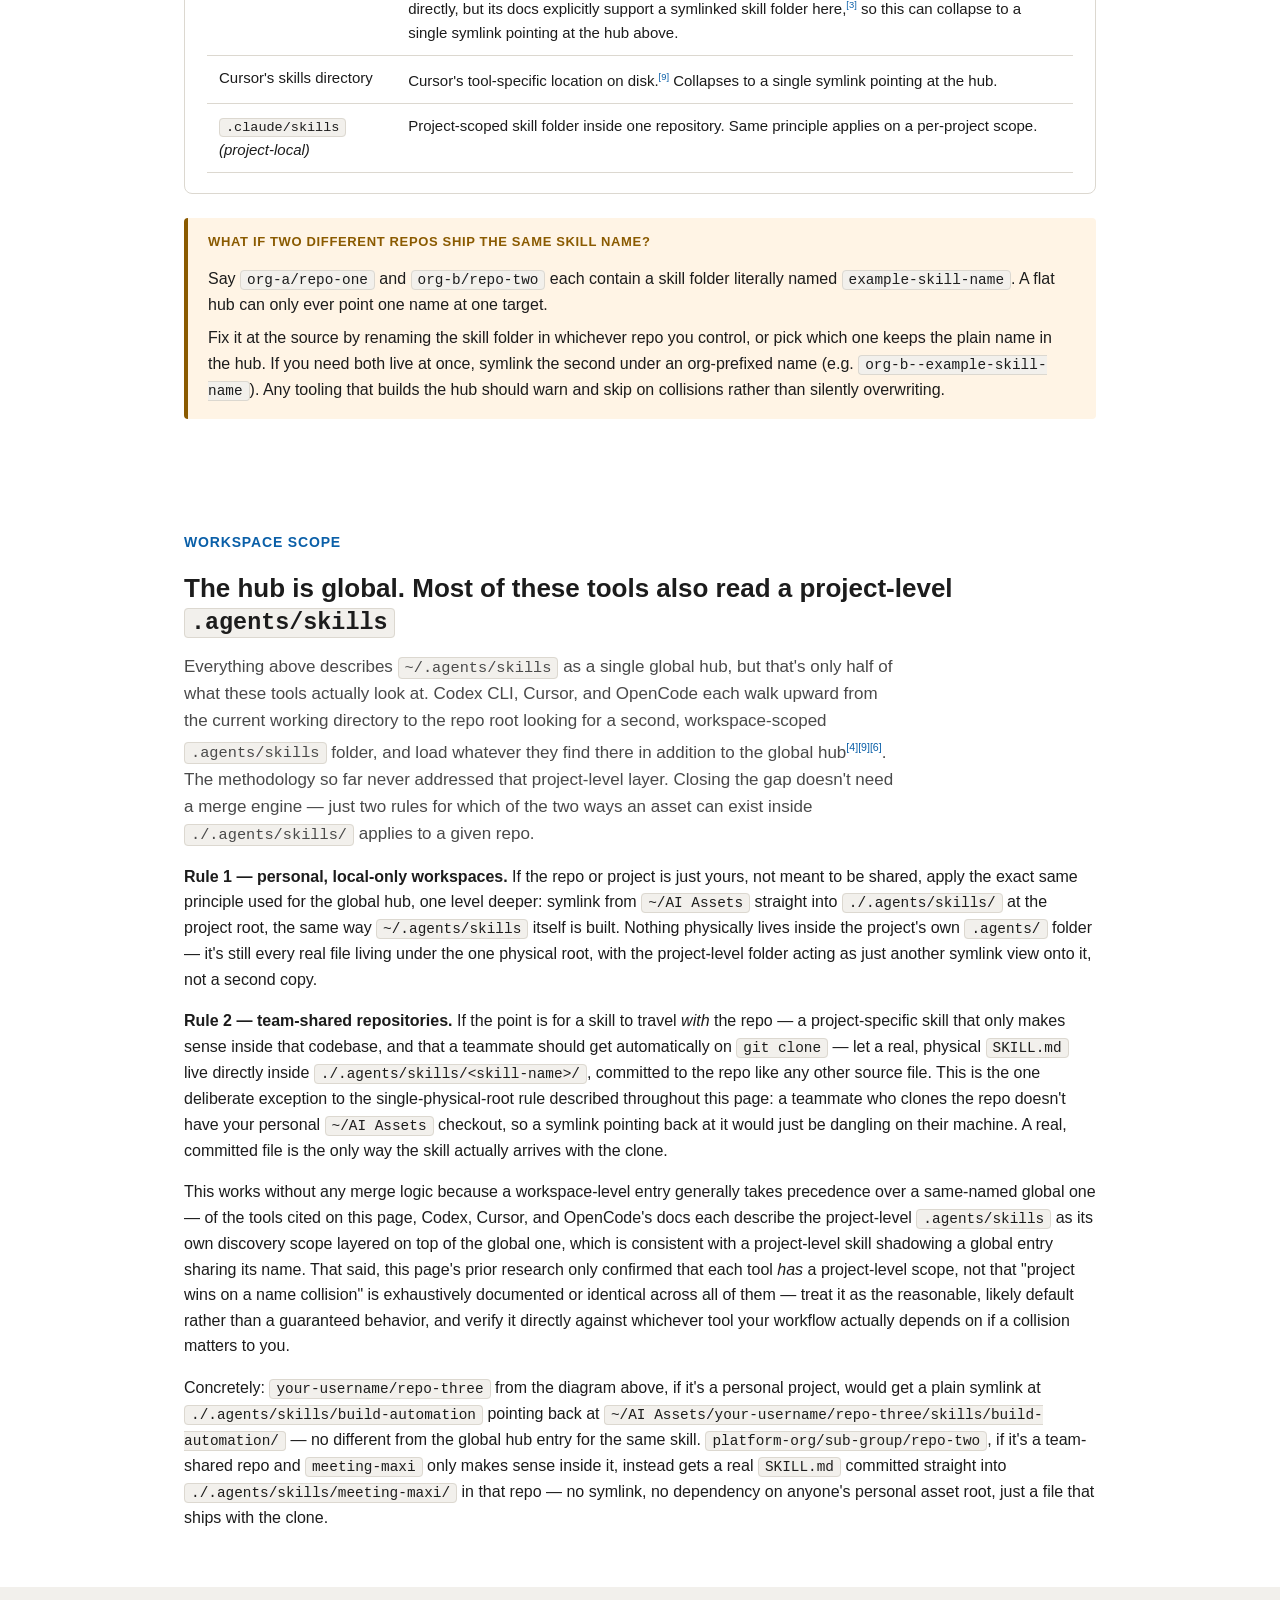
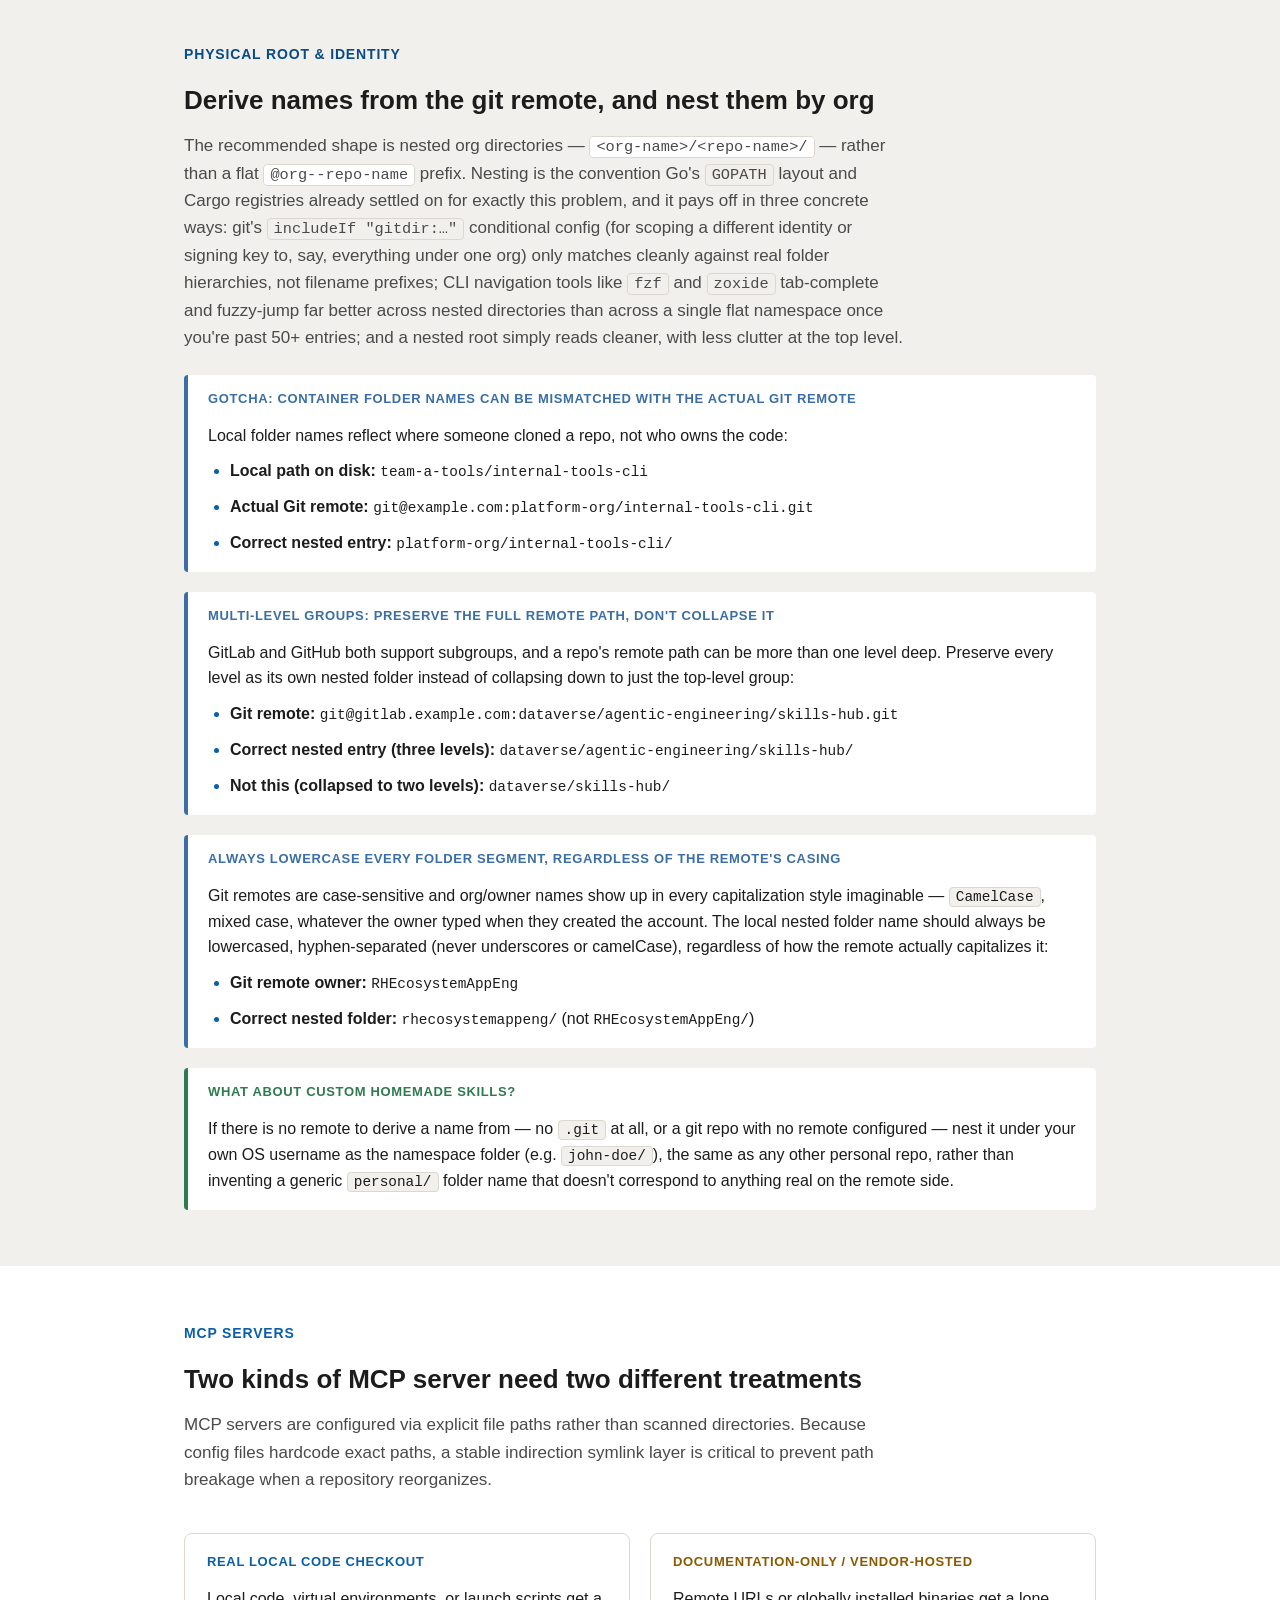
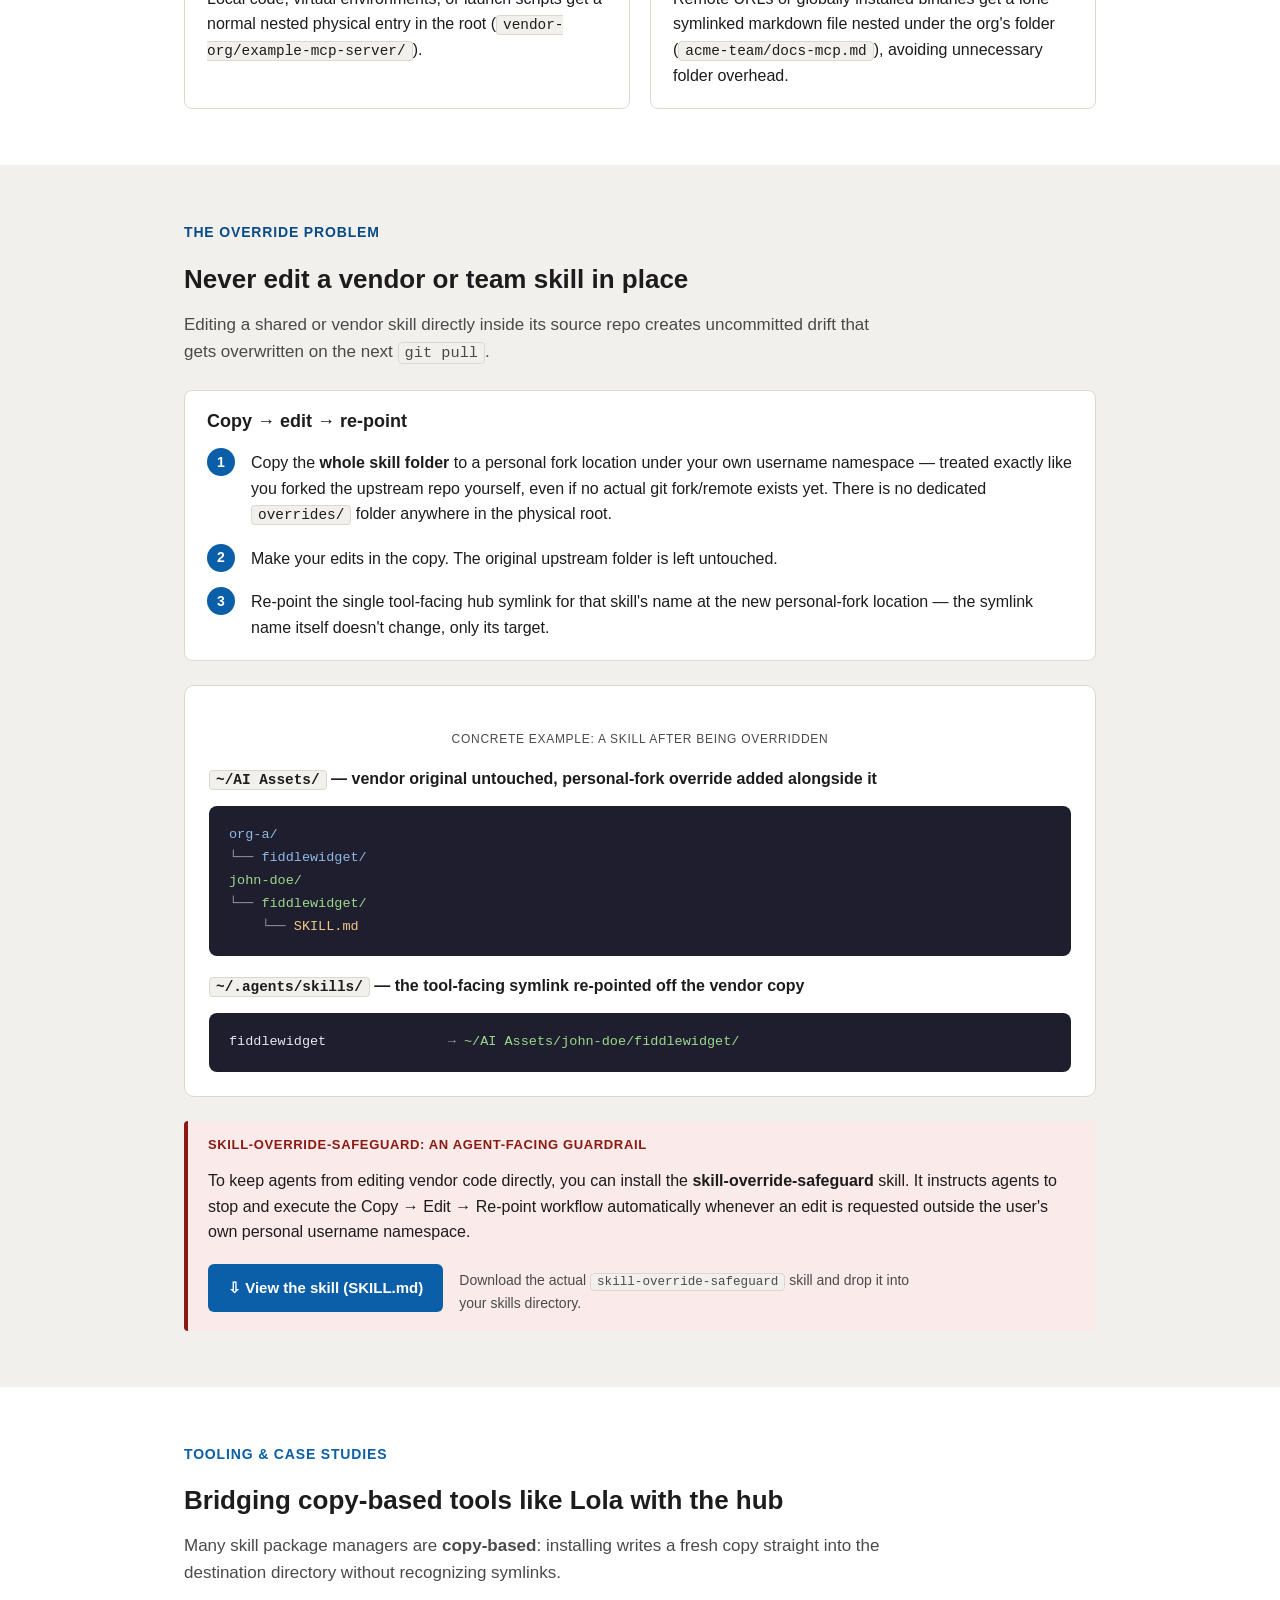
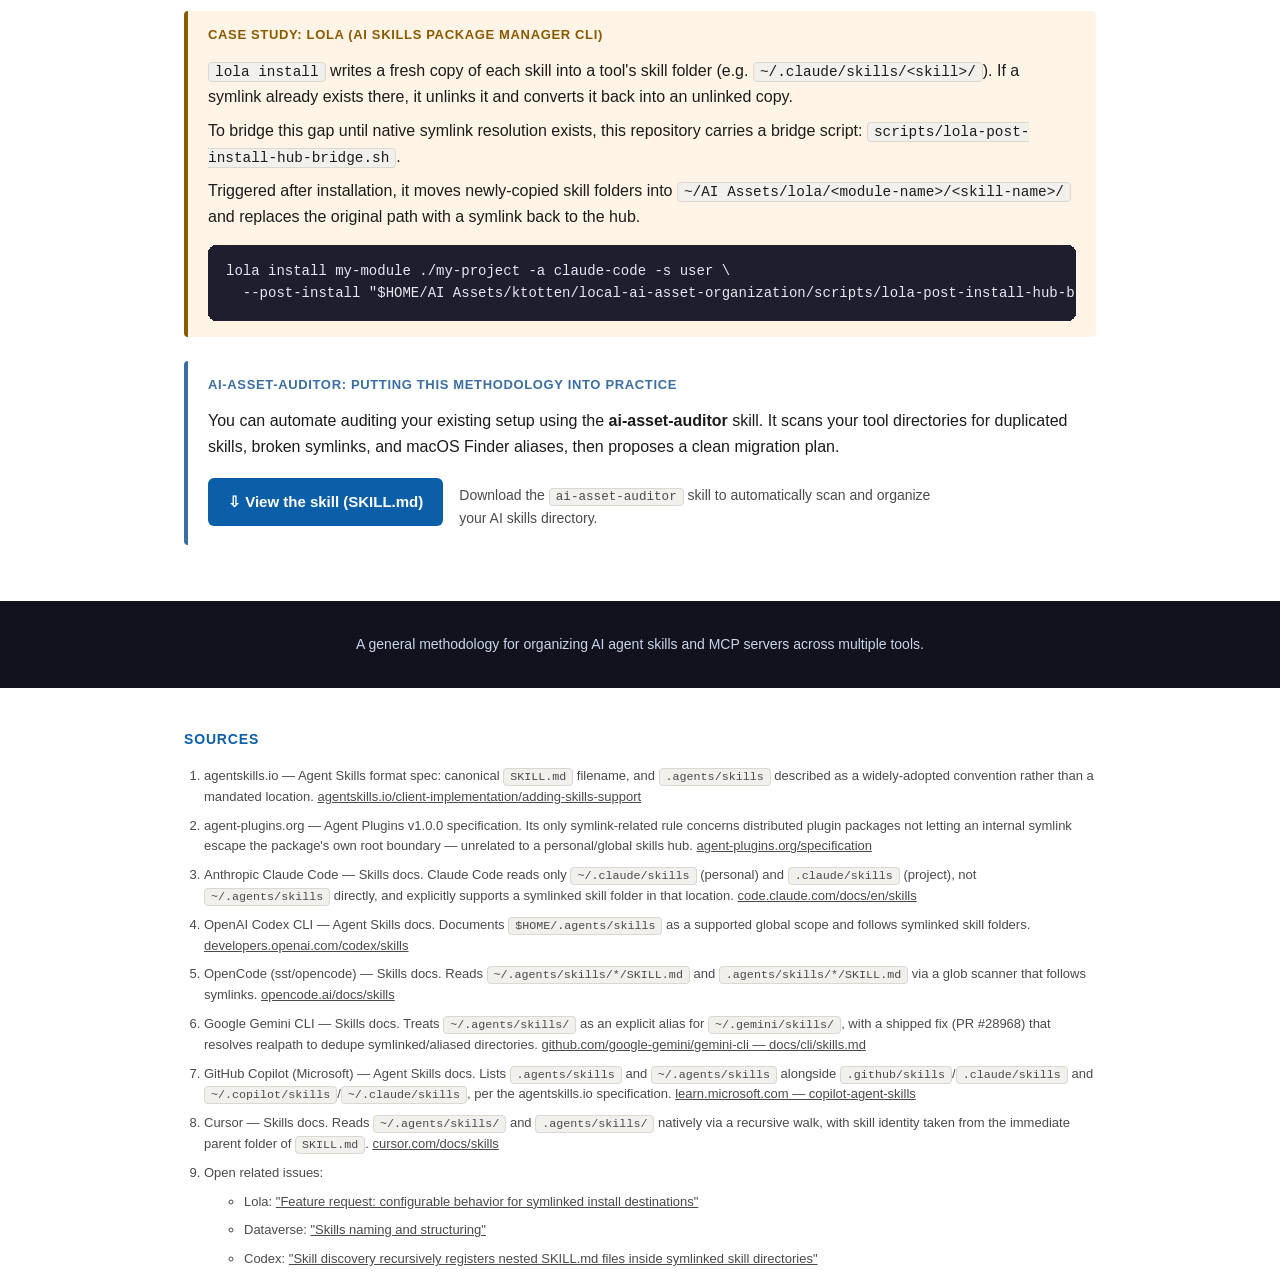
==== commit 0856570c: "add links to open issues in citations section; add suggestion for backup to auditor skill" ====
--- a/index.html
+++ b/index.html
@@ -920,6 +920,14 @@
       <li id="fn7">Google Gemini CLI — Skills docs. Treats <code class="inline">~/.agents/skills/</code> as an explicit alias for <code class="inline">~/.gemini/skills/</code>, with a shipped fix (PR #28968) that resolves realpath to dedupe symlinked/aliased directories. <a href="https://github.com/google-gemini/gemini-cli/blob/main/docs/cli/skills.md" target="_blank" rel="noopener">github.com/google-gemini/gemini-cli — docs/cli/skills.md</a></li>
       <li id="fn8">GitHub Copilot (Microsoft) — Agent Skills docs. Lists <code class="inline">.agents/skills</code> and <code class="inline">~/.agents/skills</code> alongside <code class="inline">.github/skills</code>/<code class="inline">.claude/skills</code> and <code class="inline">~/.copilot/skills</code>/<code class="inline">~/.claude/skills</code>, per the agentskills.io specification. <a href="https://learn.microsoft.com/en-us/visualstudio/ide/copilot-agent-skills?view=visualstudio" target="_blank" rel="noopener">learn.microsoft.com — copilot-agent-skills</a></li>
       <li id="fn9">Cursor — Skills docs. Reads <code class="inline">~/.agents/skills/</code> and <code class="inline">.agents/skills/</code> natively via a recursive walk, with skill identity taken from the immediate parent folder of <code class="inline">SKILL.md</code>. <a href="https://cursor.com/docs/skills" target="_blank" rel="noopener">cursor.com/docs/skills</a></li>
+      <li>Open related issues:
+        <ul  style="margin-top:0;padding-top:0;">
+        <li id="fn10">Lola: <a href="https://github.com/LobsterTrap/lola/issues/250" target="_blank" rel="noopener">"Feature request: configurable behavior for symlinked install destinations"</a></li>
+        <li id="fn10">Dataverse: <a href="https://gitlab.cee.redhat.com/dataverse/agentic-engineering/skills-hub/-/work_items/3" target="_blank" rel="noopener">"Skills naming and structuring"
+        </a></li>
+        <li id="fn10">Codex: <a href="https://github.com/openai/codex/issues/22275" target="_blank" rel="noopener">"Skill discovery recursively registers nested SKILL.md files inside symlinked skill directories"</a></li>
+      </ul>
+      </li>
     </ol>
   </div>
 </section>
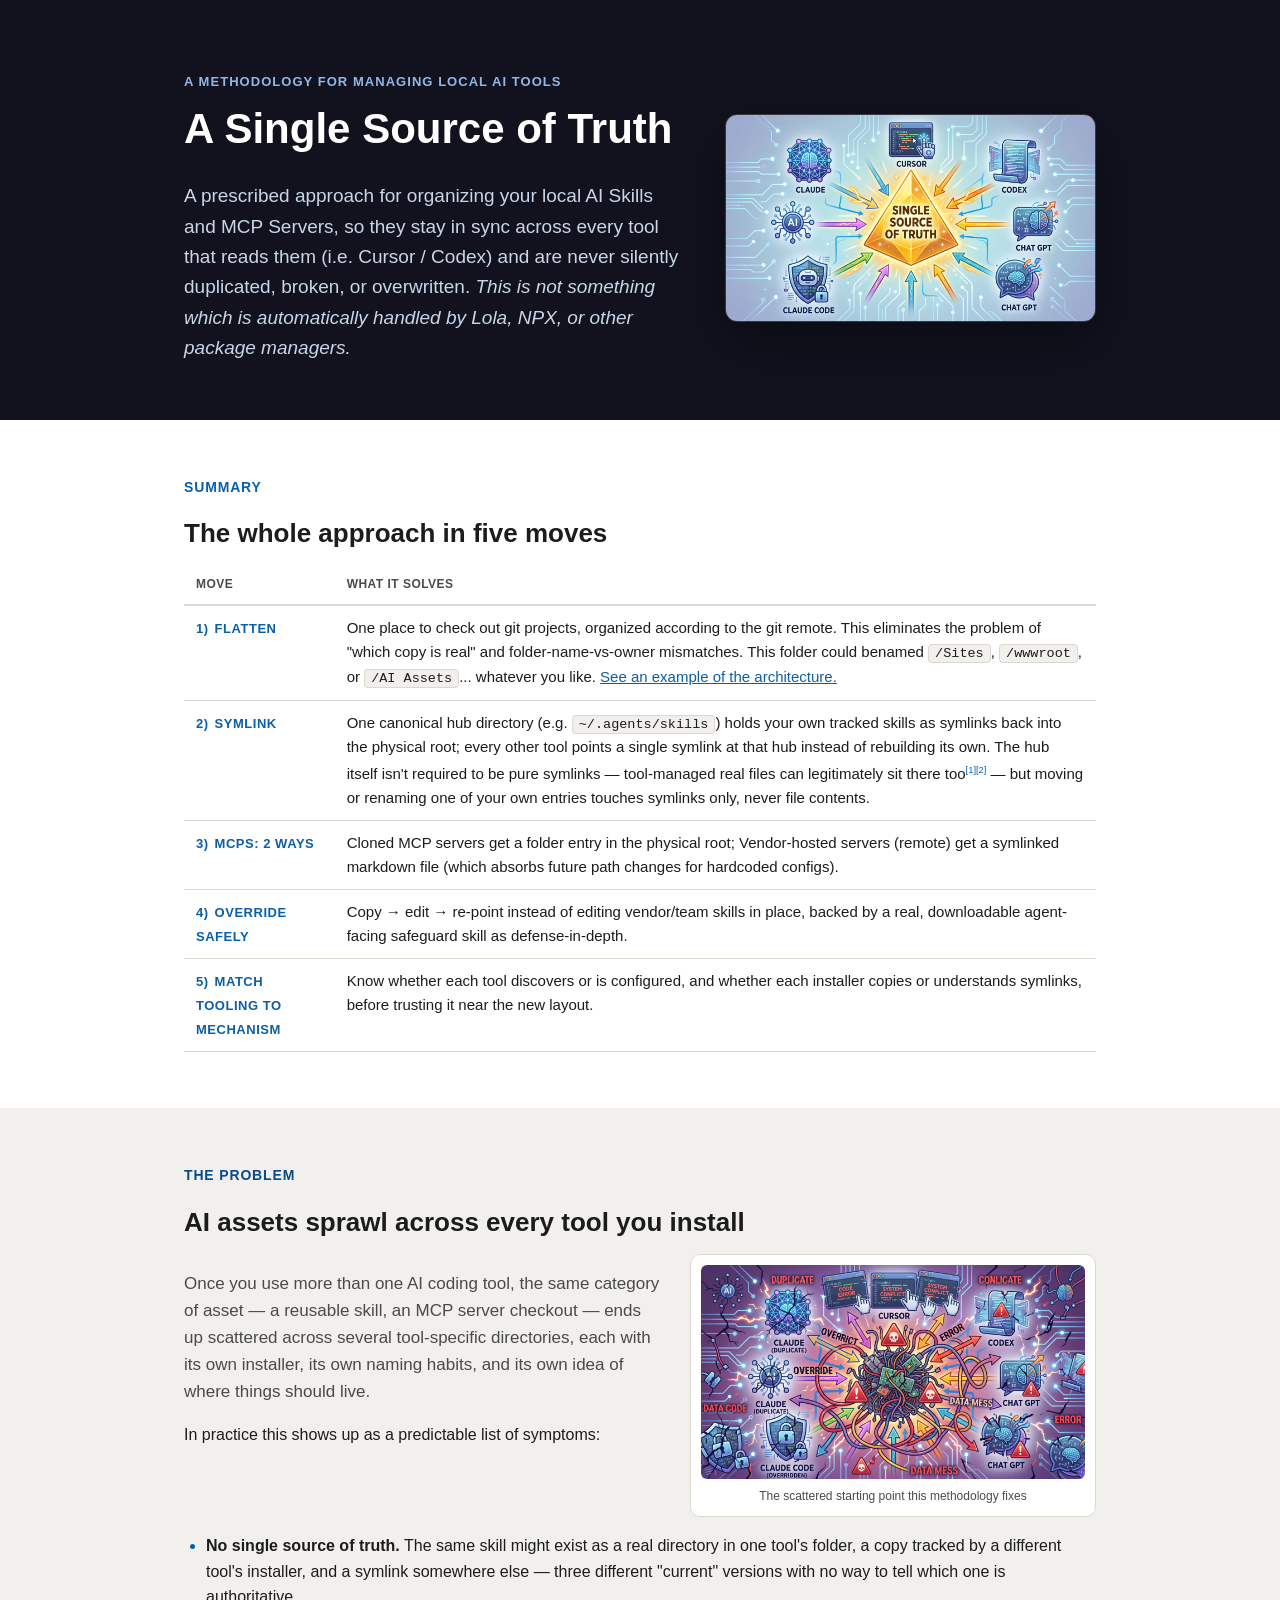
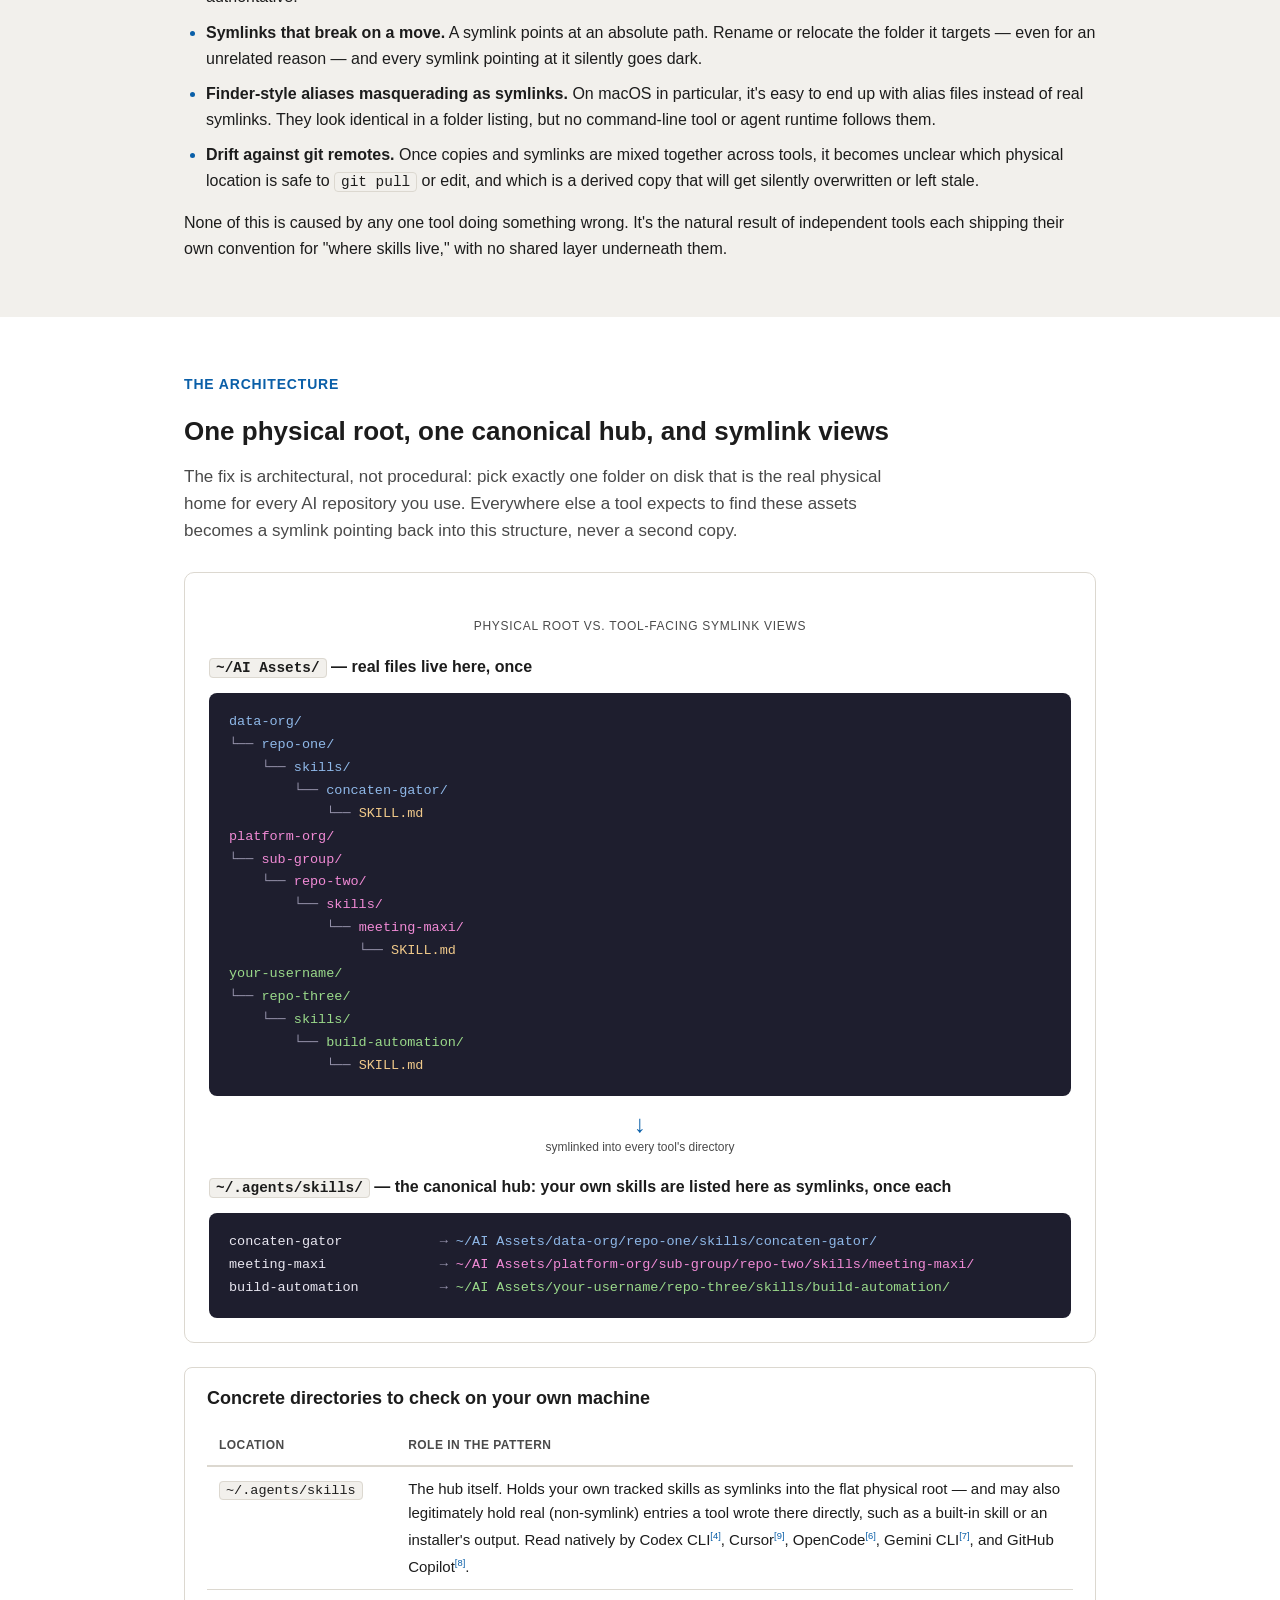
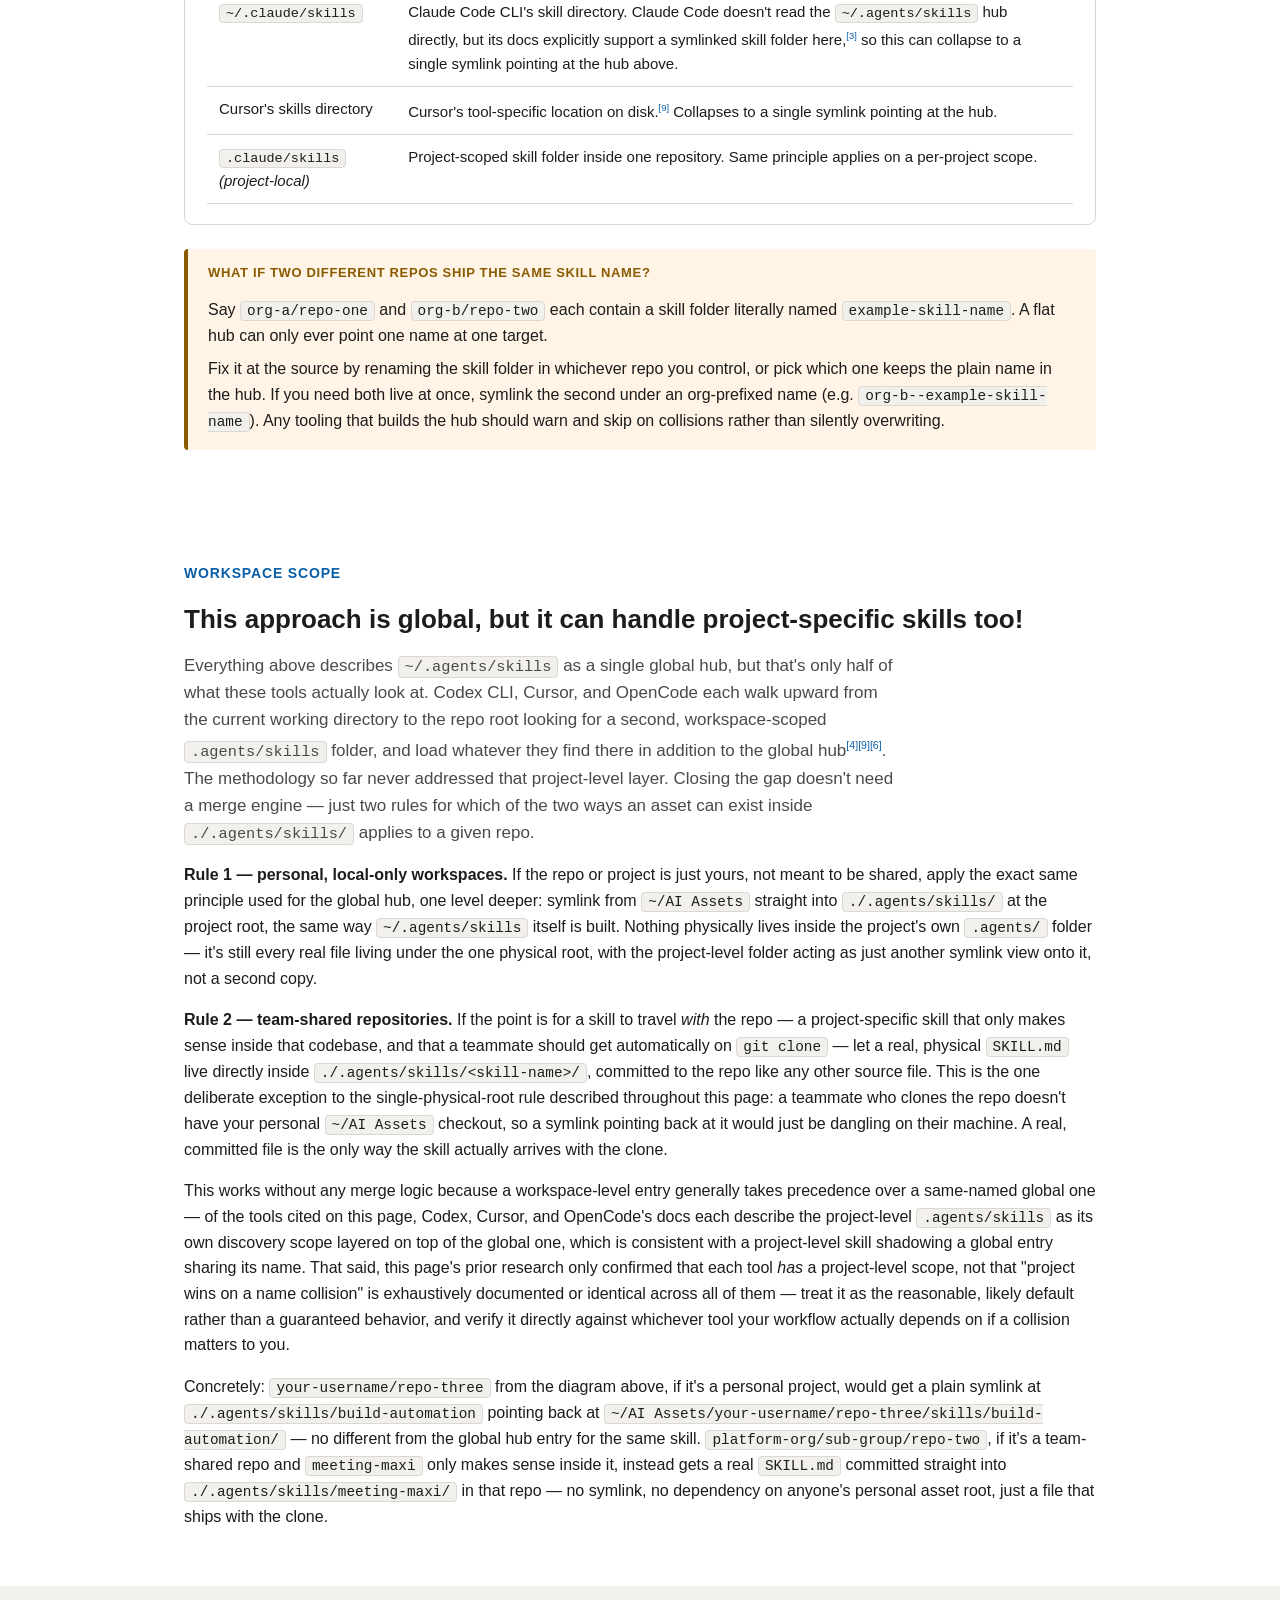
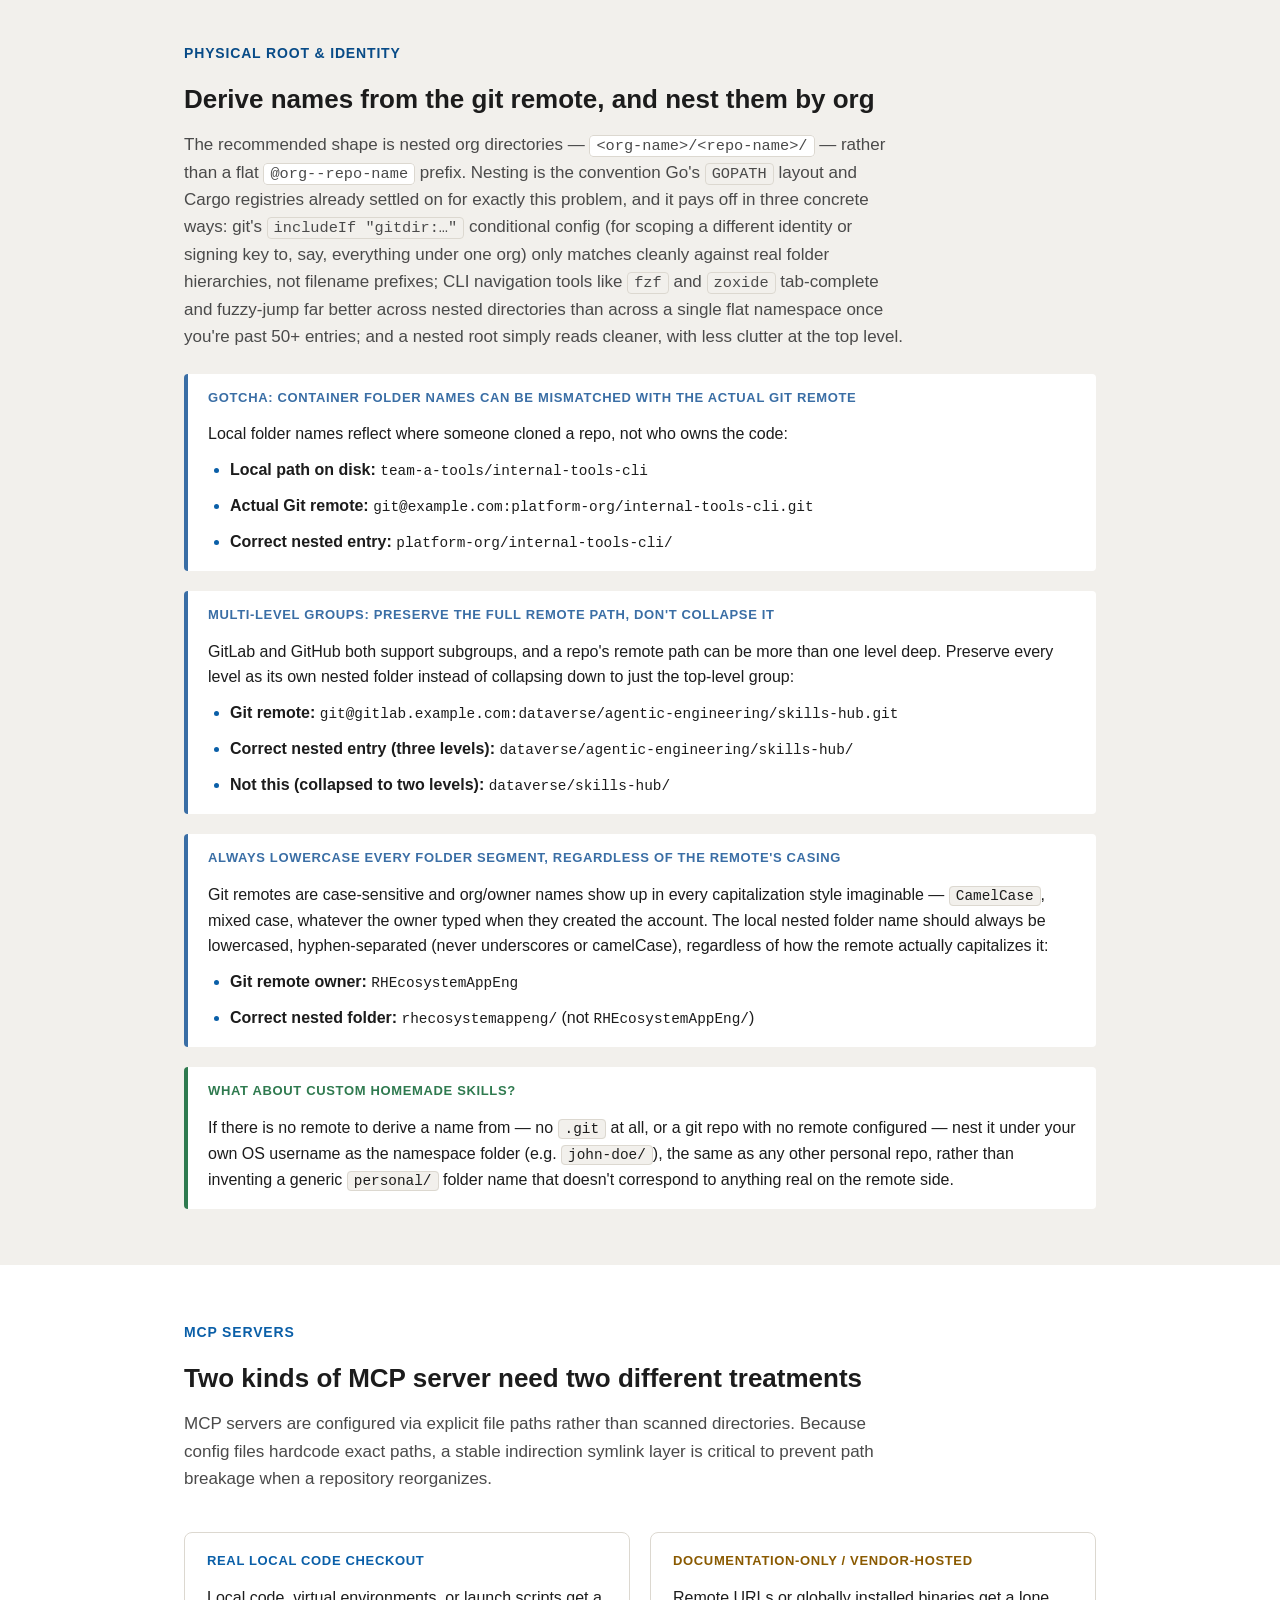
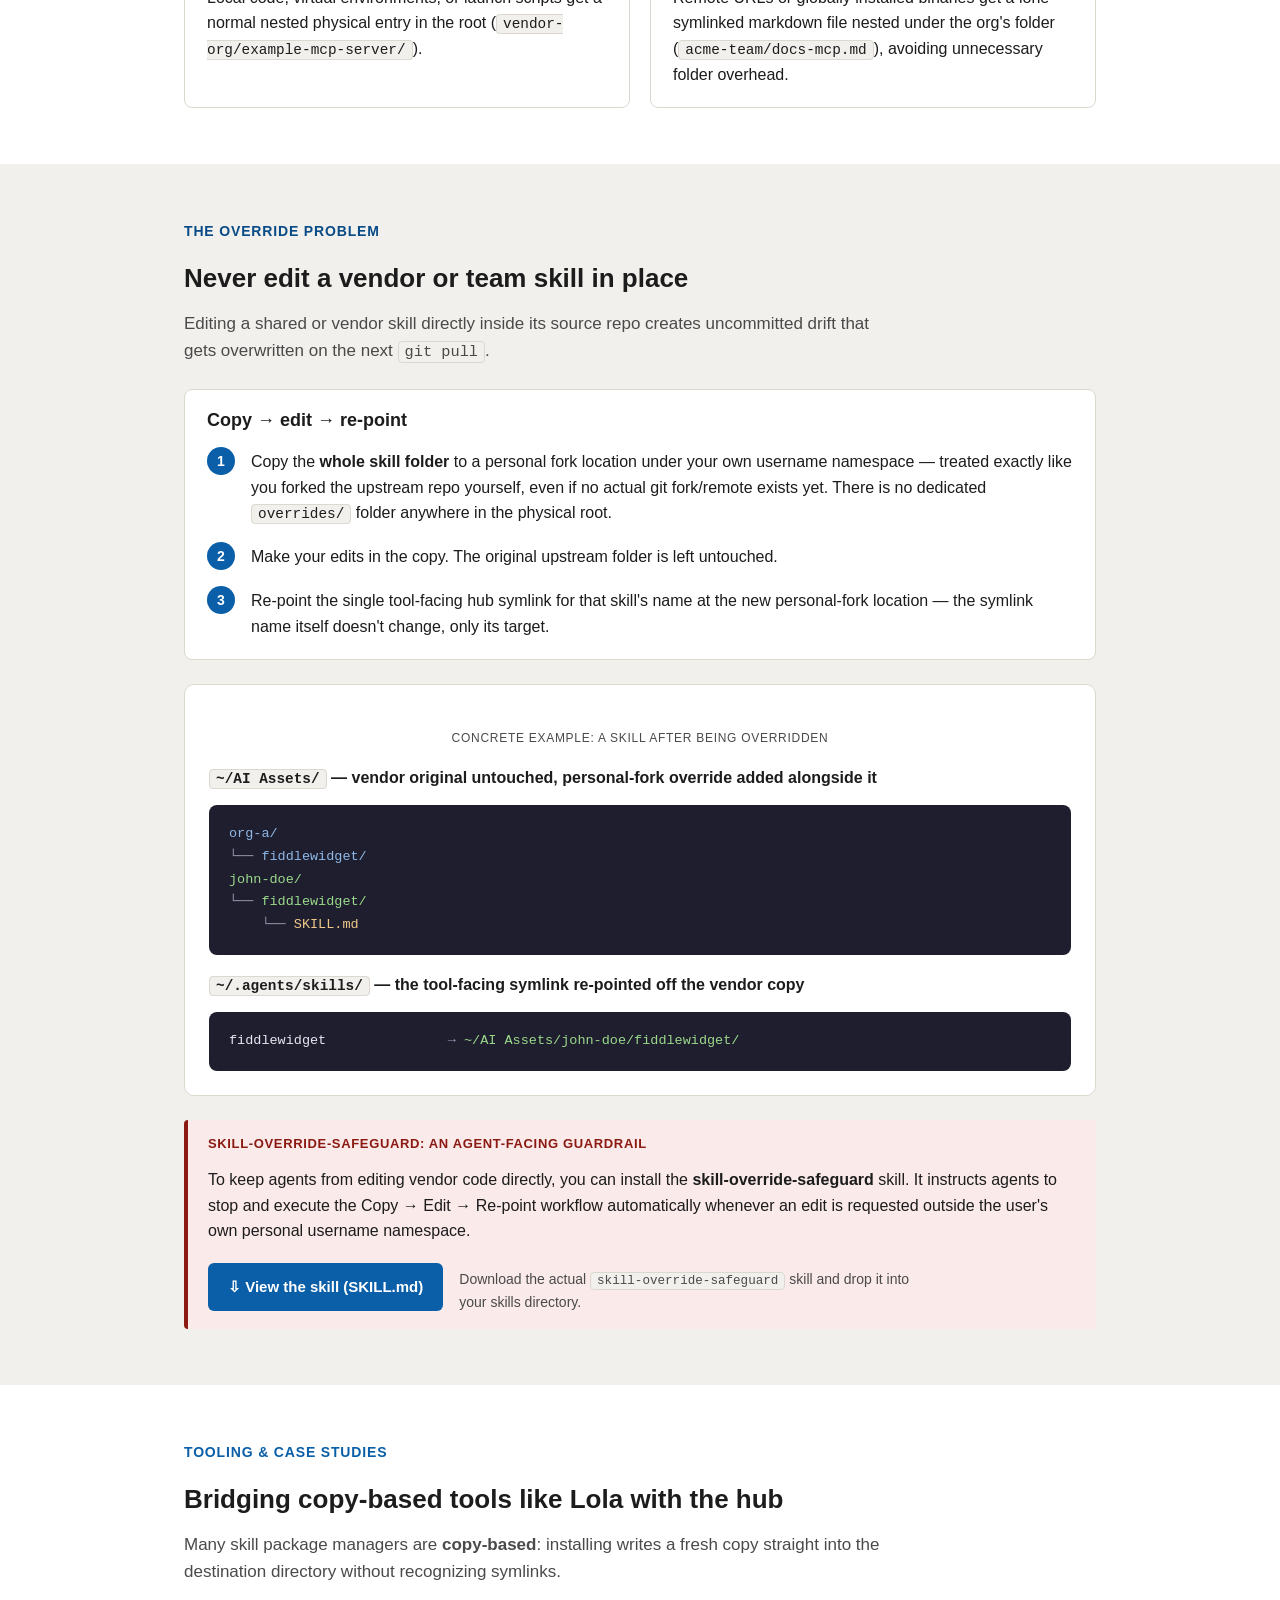
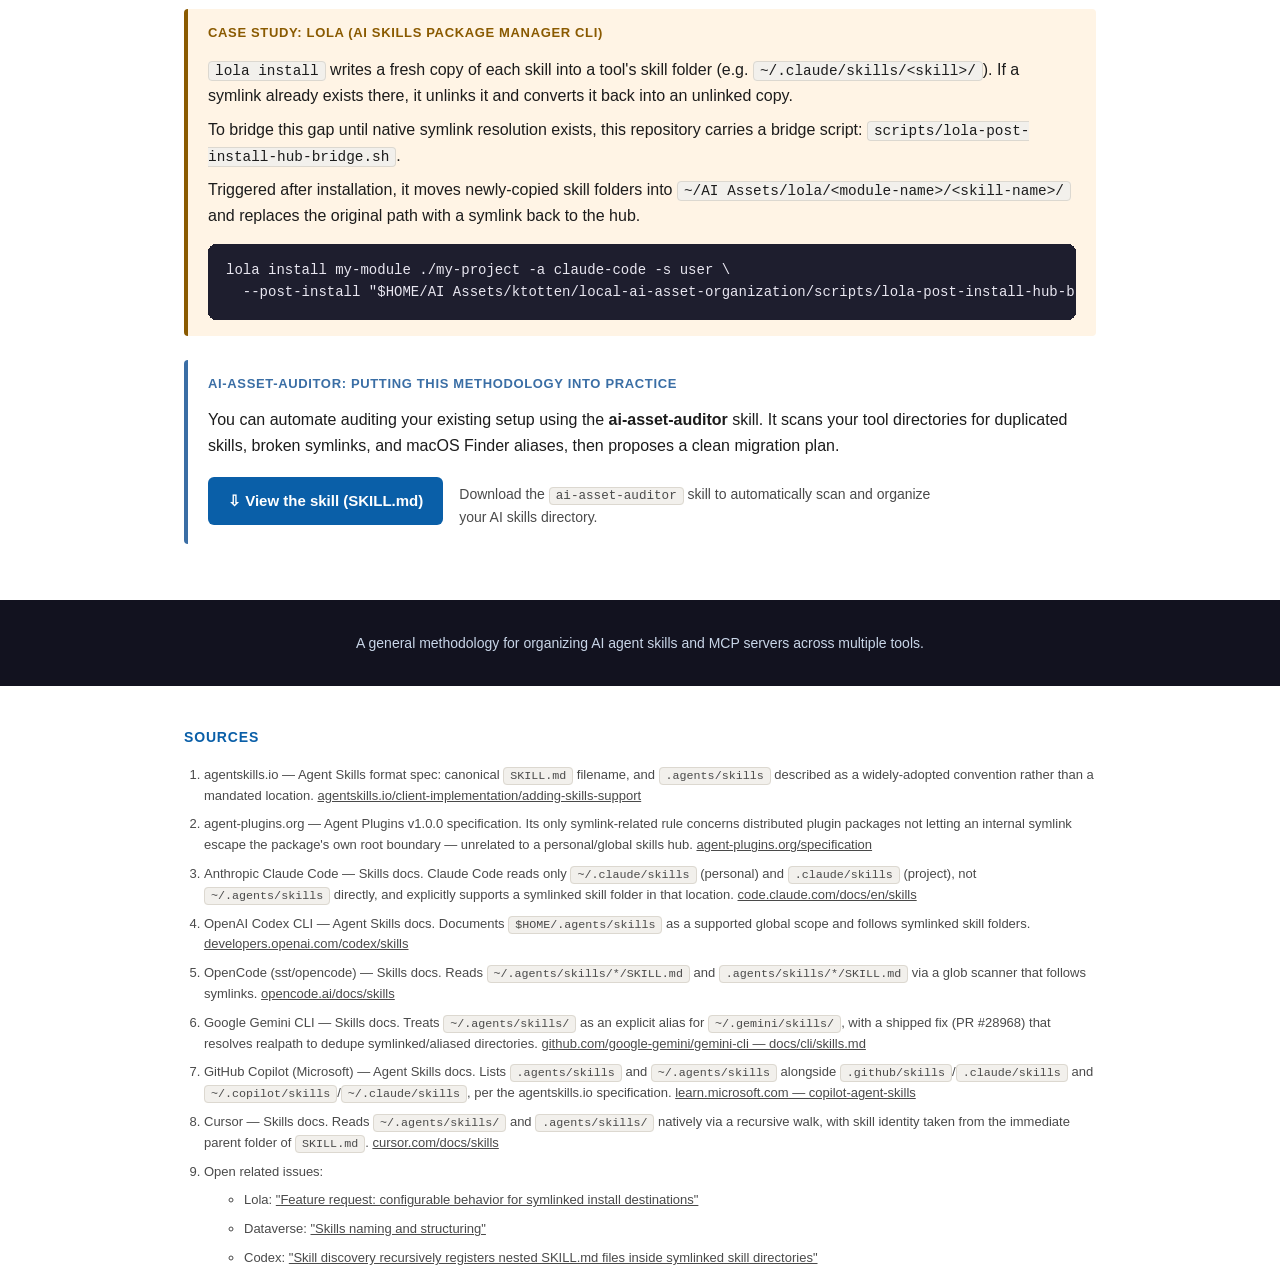
==== commit ed99841a: "update descriptions for clarity in HTML file" ====
--- a/index.html
+++ b/index.html
@@ -159,6 +159,14 @@
     margin: 0;
   }
   .band .eyebrow-label { color: #084b87; }
+  .eyebrow-label a.eyebrow-anchor {
+    color: inherit;
+    text-decoration: none;
+  }
+  .eyebrow-label a.eyebrow-anchor:hover,
+  .eyebrow-label a.eyebrow-anchor:focus {
+    text-decoration: underline;
+  }
 
   .lead-text {
     font-size: 17px;
@@ -462,27 +470,25 @@
   <div class="wrap">
     <div class="hero-grid">
       <div class="hero-copy">
-        <p class="eyebrow">A methodology for AI tooling hygiene</p>
-        <h1>One Root, No Duplicates</h1>
+        <p class="eyebrow">A methodology for managing local AI tools</p>
+        <h1>A Single Source of Truth</h1>
         <p class="lede">
-          A general approach for organizing AI agent skills and MCP servers so they have a single
-          source of truth on disk, stay in sync across every tool that reads them, and never get
-          silently duplicated, broken, or overwritten when something moves.
+          A prescribed approach for organizing your local AI Skills and MCP Servers, so they stay in sync across every tool that reads them (i.e. Cursor / Codex) and are never silently duplicated, broken, or overwritten.
+          <i>This is not something which is automatically handled by Lola, NPX, or other package managers.</i>
         </p>
       </div>
       <div class="hero-image">
         <div class="hero-image-frame">
           <img src="./ai-assets-sot.jpeg" alt="Diagram of a single flat physical root folder on disk, with every AI tool symlinked back into it as the one source of truth.">
         </div>
-        <p class="hero-image-caption">One physical root, symlinked everywhere</p>
-      </div>
+       </div>
     </div>
   </div>
 </header>
 
 <section>
   <div class="wrap">
-    <p class="eyebrow-label">Summary</p>
+    <p class="eyebrow-label"><a href="#summary" id="summary" class="eyebrow-anchor">Summary</a></p>
     <h2>The whole approach in five moves</h2>
     <table>
       <thead>
@@ -494,9 +500,8 @@
       <tbody>
         <tr>
           <td><span class="move-num">1)</span><span class="move-label">Flatten</span></td>
-          <td>One physical root, one entry per repo, named from the git remote. This eliminates the problem of
-            "which copy is real" and folder-name-vs-owner mismatches. This could be a folder named 
-            <code class="inline">/Sites</code>  or <code class="inline">/AI Assets</code>, whatever you like. <a href="#architecture">See an example of the architecture.</a></td> </td>
+          <td>One place to check out git projects, organized according to the git remote. This eliminates the problem of "which copy is real" and folder-name-vs-owner mismatches. This folder could benamed  
+            <code class="inline">/Sites</code>, <code class="inline">/wwwroot</code>, or <code class="inline">/AI Assets</code>... whatever you like. <a href="#architecture">See an example of the architecture.</a></td> </td>
         </tr>
         <tr>
           <td><span class="move-num">2)</span><span class="move-label">Symlink</span></td>
@@ -507,10 +512,10 @@
             sit there too<sup><a href="#fn1">[1]</a><a href="#fn2">[2]</a></sup> — but moving or
             renaming one of your own entries touches symlinks only, never file contents.</td>
         </tr>
+
         <tr>
-          <td><span class="move-num">3)</span><span class="move-label">Split MCP</span></td>
-          <td>Real code checkouts get a folder entry; doc-only servers get a lone file — and a
-            stable indirection symlink absorbs future path changes for hardcoded configs.</td>
+          <td><span class="move-num">3)</span><span class="move-label">MCPs: 2 ways</span></td>
+          <td>Cloned MCP servers get a folder entry in the physical root; Vendor-hosted servers (remote) get a symlinked markdown file (which absorbs future path changes for hardcoded configs).</td>
         </tr>
         <tr>
           <td><span class="move-num">4)</span><span class="move-label">Override safely</span></td>
@@ -529,7 +534,7 @@
 
 <section class="band">
   <div class="wrap">
-    <p class="eyebrow-label">The problem</p>
+    <p class="eyebrow-label"><a href="#the-problem" id="the-problem" class="eyebrow-anchor">The problem</a></p>
     <h2>AI assets sprawl across every tool you install</h2>
     <div class="sprawl-grid">
       <div>
@@ -573,7 +578,7 @@
 
 <section>
   <div class="wrap">
-    <p class="eyebrow-label" id="architecture">The architecture</p>
+    <p class="eyebrow-label"><a href="#architecture" id="architecture" class="eyebrow-anchor">The architecture</a></p>
     <h2>One physical root, one canonical hub, and symlink views</h2>
     <p class="lead-text">
       The fix is architectural, not procedural: pick exactly one folder on disk that is the
@@ -670,8 +675,8 @@
 
 <section>
   <div class="wrap">
-    <p class="eyebrow-label">Workspace scope</p>
-    <h2>The hub is global. Most of these tools also read a project-level <code class="inline">.agents/skills</code></h2>
+    <p class="eyebrow-label"><a href="#workspace-scope" id="workspace-scope" class="eyebrow-anchor">Workspace scope</a></p>
+    <h2>This approach is global, but it can handle project-specific skills too!</h2>
     <p class="lead-text">
       Everything above describes <code class="inline">~/.agents/skills</code> as a single global hub, but that's
       only half of what these tools actually look at. Codex CLI, Cursor, and OpenCode each walk upward from the
@@ -726,7 +731,7 @@
 
 <section class="band">
   <div class="wrap">
-    <p class="eyebrow-label">Physical Root & Identity</p>
+    <p class="eyebrow-label"><a href="#physical-root-identity" id="physical-root-identity" class="eyebrow-anchor">Physical Root &amp; Identity</a></p>
     <h2>Derive names from the git remote, and nest them by org</h2>
     <p class="lead-text">
       The recommended shape is nested org directories —
@@ -795,7 +800,7 @@
 
 <section>
   <div class="wrap">
-    <p class="eyebrow-label">MCP servers</p>
+    <p class="eyebrow-label"><a href="#mcp-servers" id="mcp-servers" class="eyebrow-anchor">MCP servers</a></p>
     <h2>Two kinds of MCP server need two different treatments</h2>
     <p class="lead-text">
       MCP servers are configured via explicit file paths rather than scanned directories. Because config files hardcode exact paths, a stable indirection symlink layer is critical to prevent path breakage when a repository reorganizes.
@@ -820,7 +825,7 @@
 
 <section class="band">
   <div class="wrap">
-    <p class="eyebrow-label">The override problem</p>
+    <p class="eyebrow-label"><a href="#the-override-problem" id="the-override-problem" class="eyebrow-anchor">The override problem</a></p>
     <h2>Never edit a vendor or team skill in place</h2>
     <p class="lead-text">
       Editing a shared or vendor skill directly inside its source repo creates uncommitted drift that gets overwritten on the next <code class="inline">git pull</code>.
@@ -865,7 +870,7 @@
 
 <section>
   <div class="wrap">
-    <p class="eyebrow-label">Tooling & Case Studies</p>
+    <p class="eyebrow-label"><a href="#tooling-case-studies" id="tooling-case-studies" class="eyebrow-anchor">Tooling &amp; Case Studies</a></p>
     <h2>Bridging copy-based tools like Lola with the hub</h2>
     <p class="lead-text">
       Many skill package managers are <strong>copy-based</strong>: installing writes a fresh copy straight into the destination directory without recognizing symlinks.
@@ -910,7 +915,7 @@
 
 <section class="tight">
   <div class="wrap">
-    <p class="eyebrow-label">Sources</p>
+    <p class="eyebrow-label"><a href="#sources" id="sources" class="eyebrow-anchor">Sources</a></p>
     <ol class="footnotes">
       <li id="fn1">agentskills.io — Agent Skills format spec: canonical <code class="inline">SKILL.md</code> filename, and <code class="inline">.agents/skills</code> described as a widely-adopted convention rather than a mandated location. <a href="https://agentskills.io/client-implementation/adding-skills-support" target="_blank" rel="noopener">agentskills.io/client-implementation/adding-skills-support</a></li>
       <li id="fn2">agent-plugins.org — Agent Plugins v1.0.0 specification. Its only symlink-related rule concerns distributed plugin packages not letting an internal symlink escape the package's own root boundary — unrelated to a personal/global skills hub. <a href="https://agent-plugins.org/specification" target="_blank" rel="noopener">agent-plugins.org/specification</a></li>
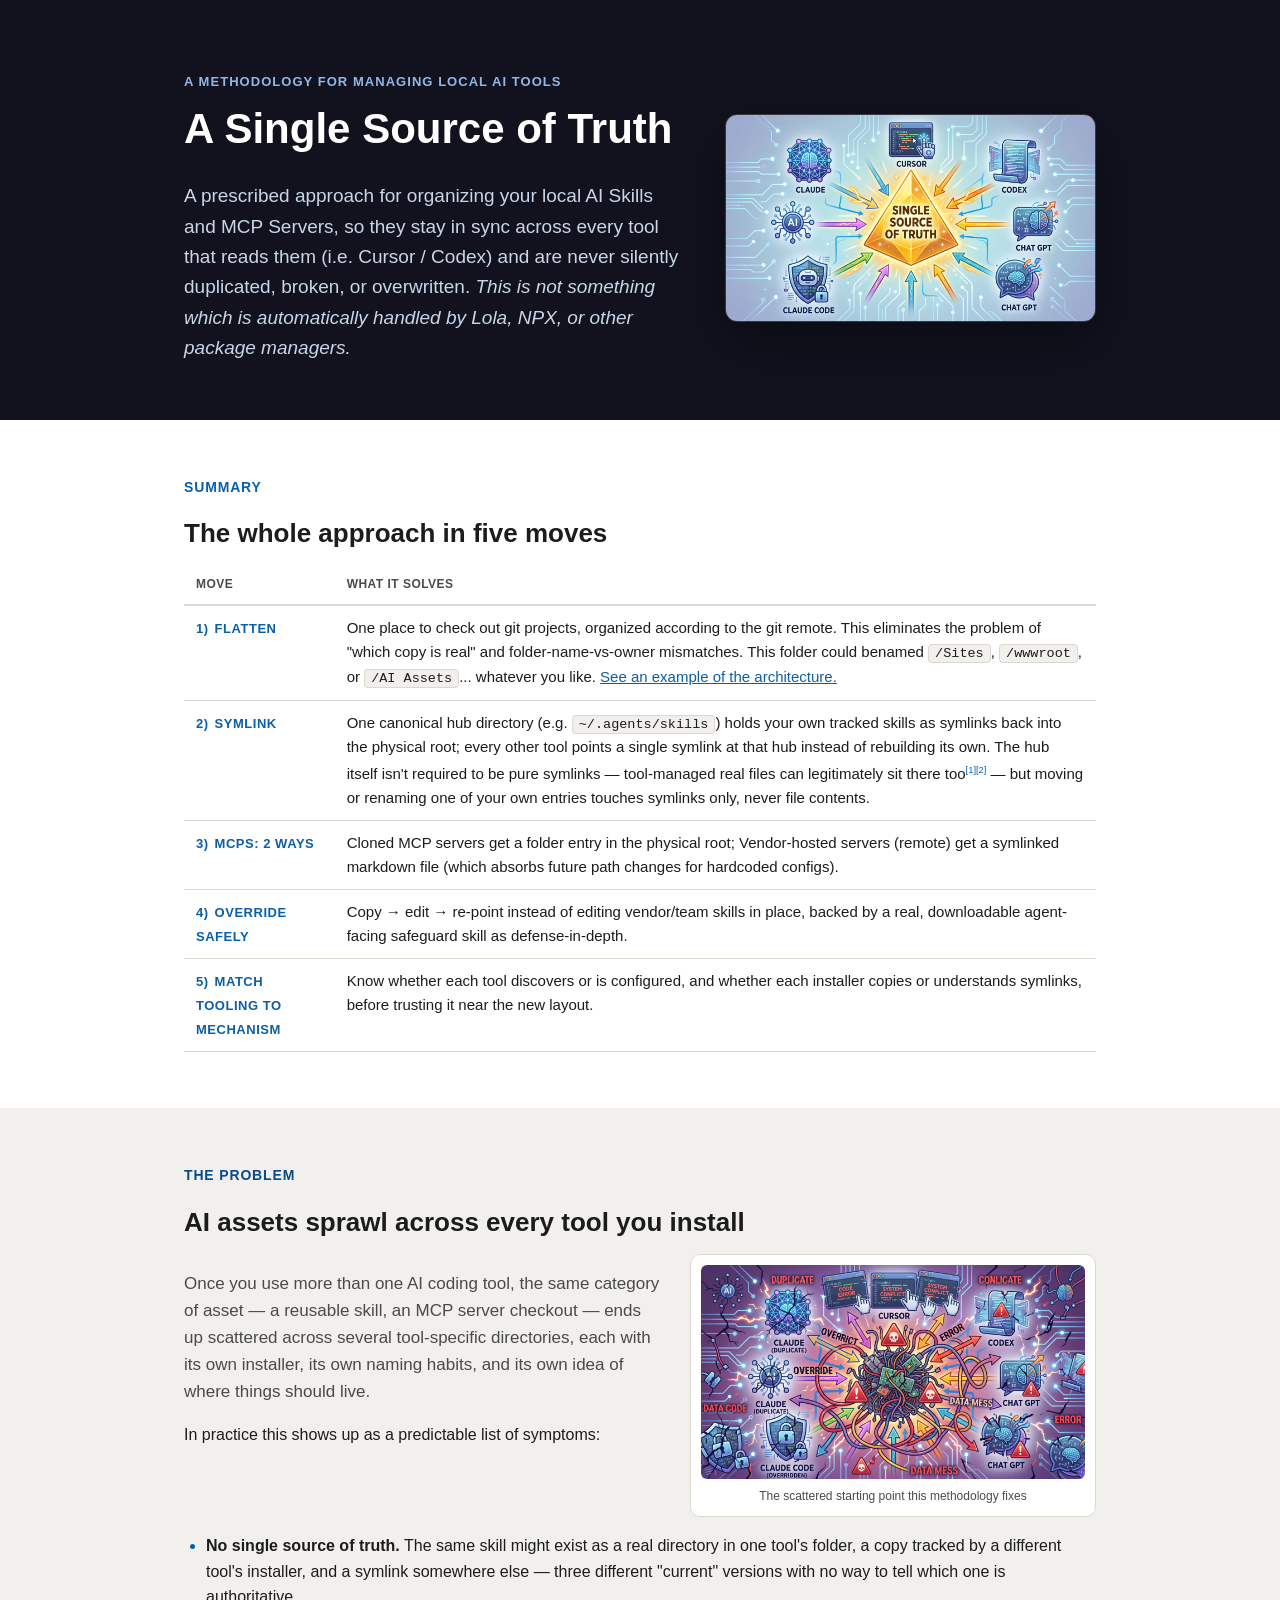
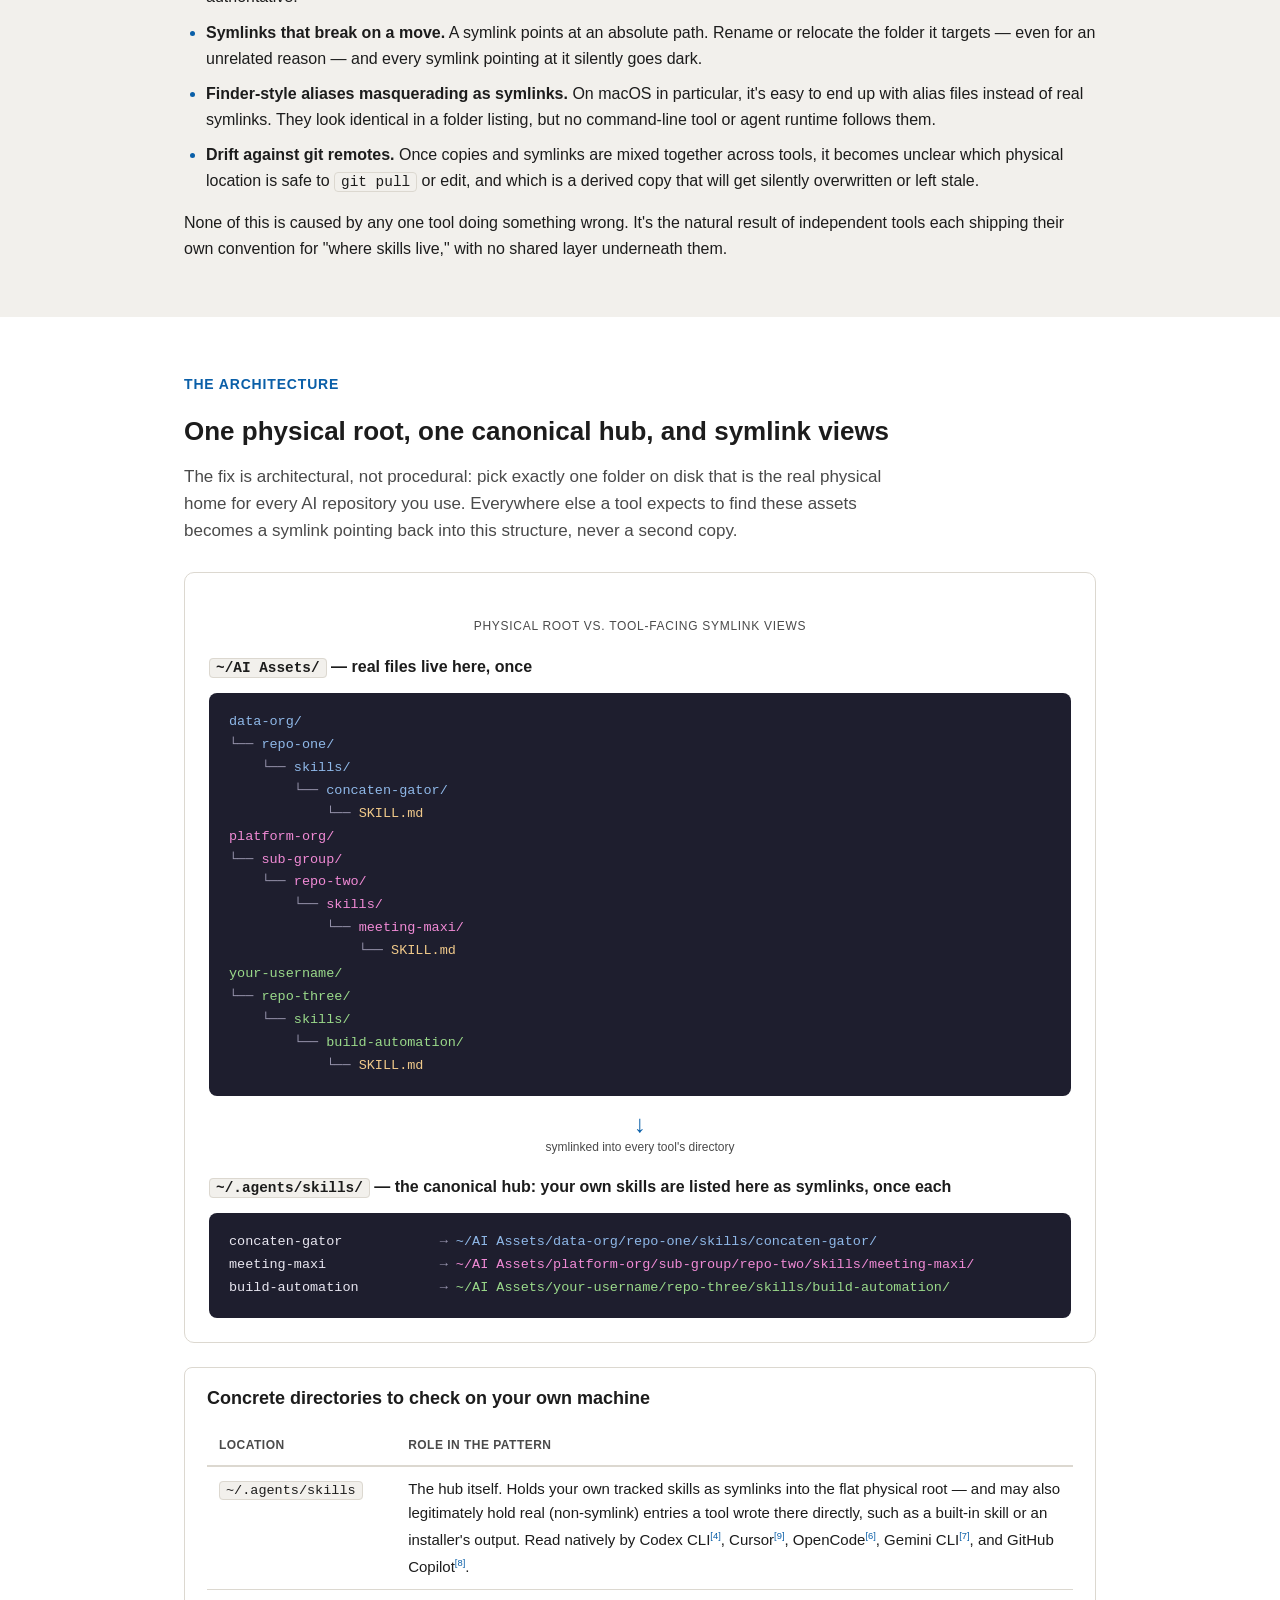
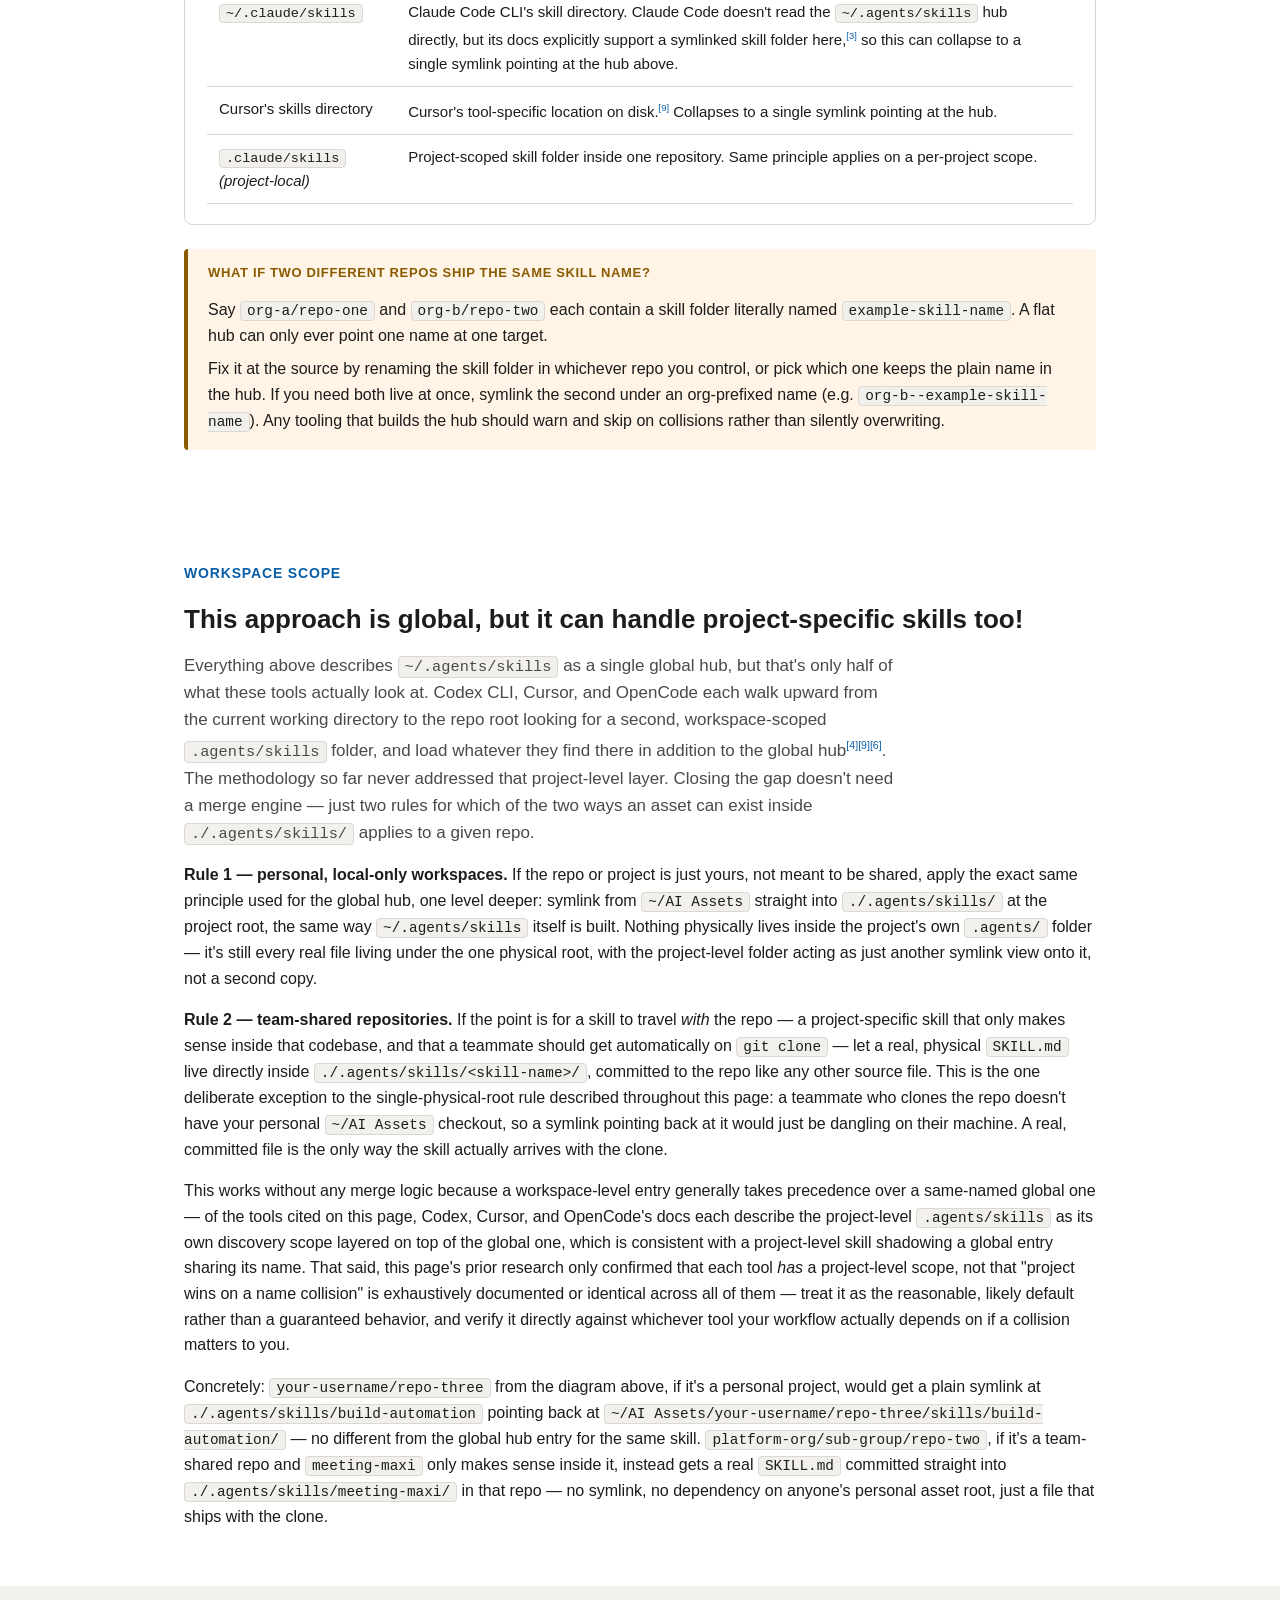
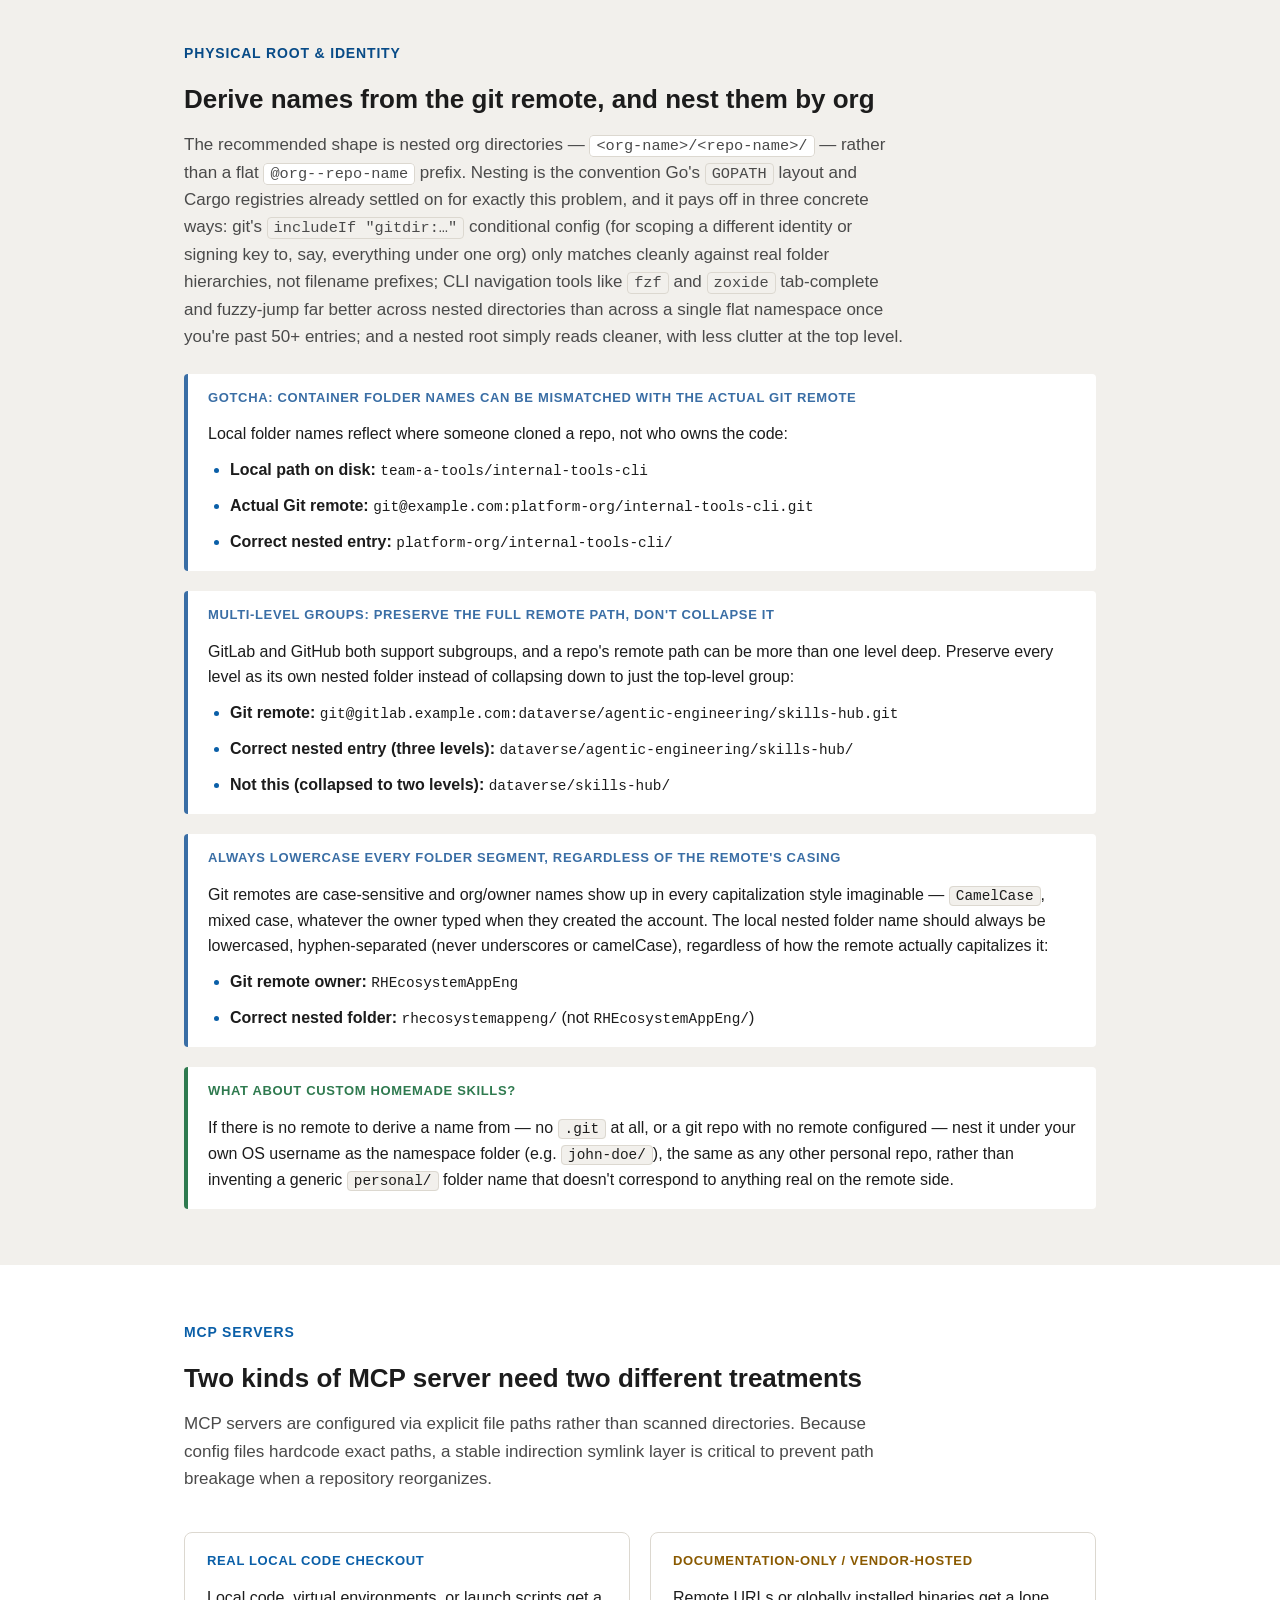
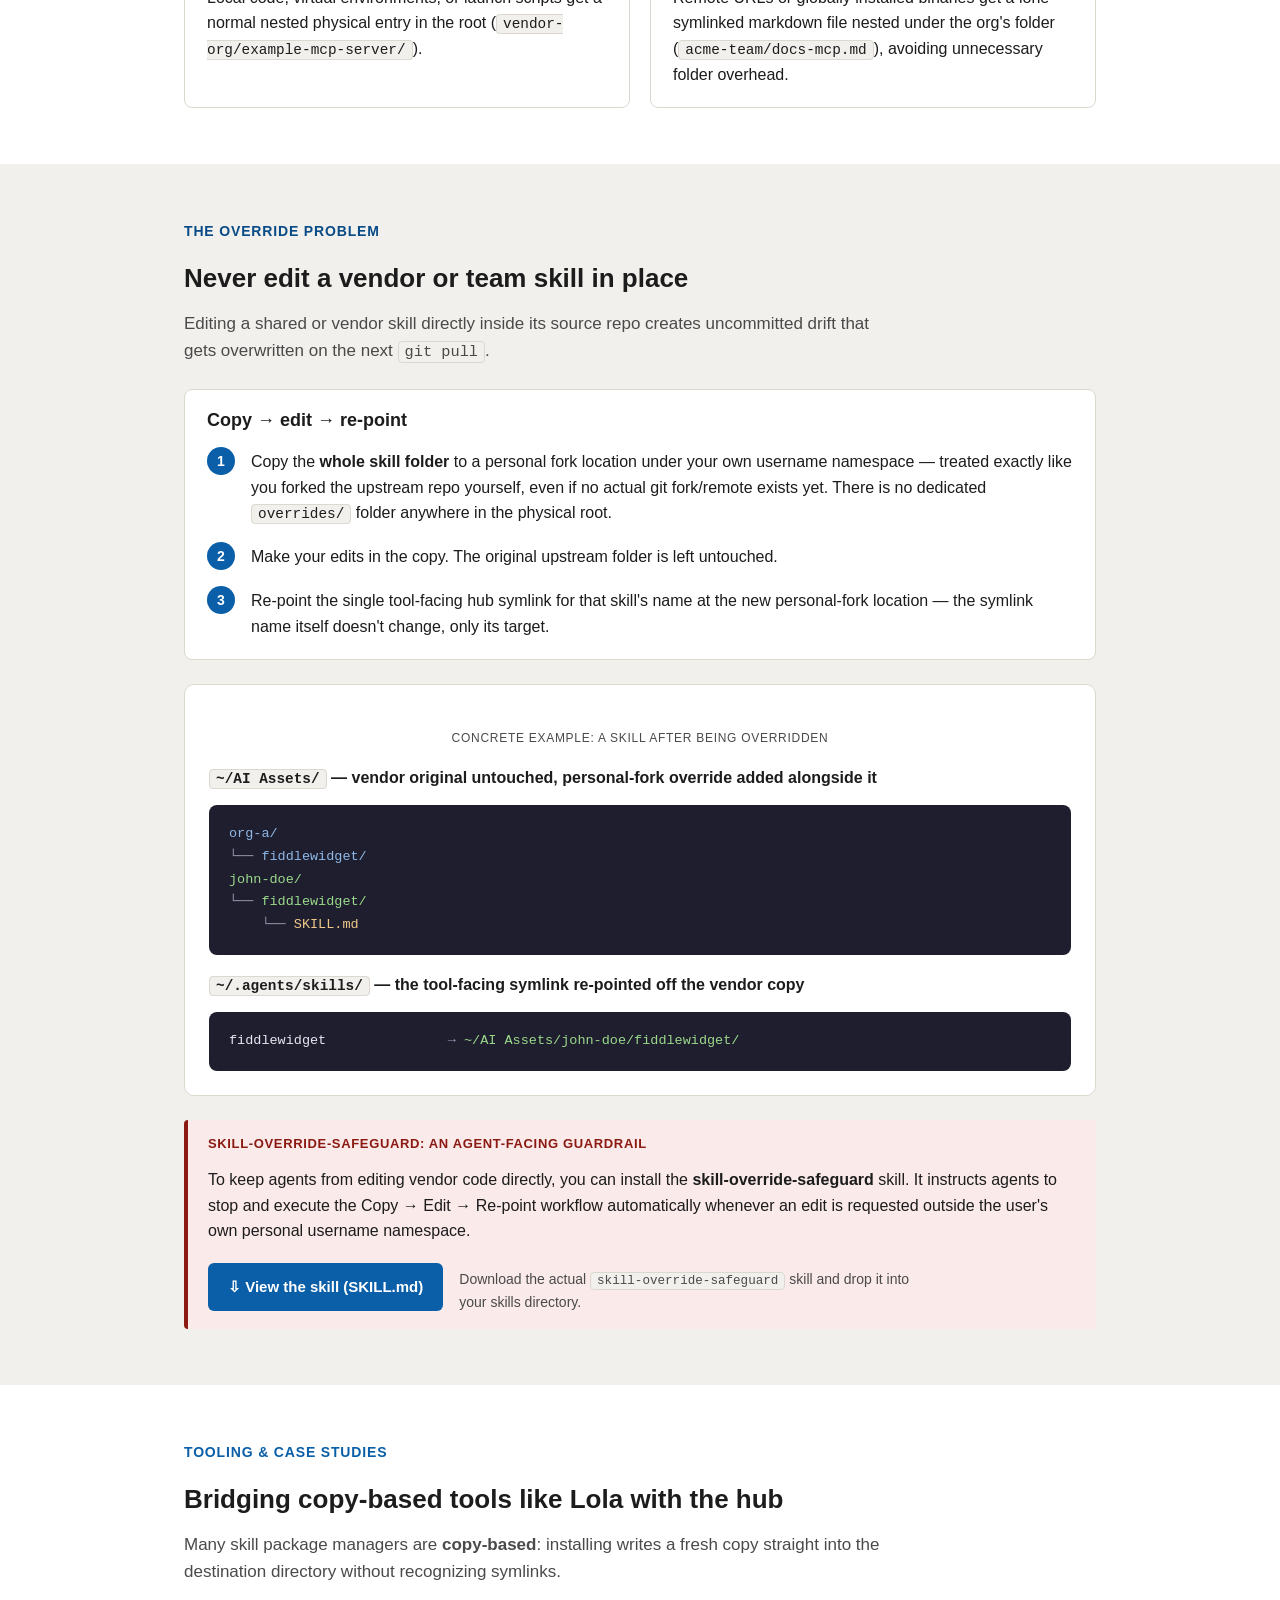
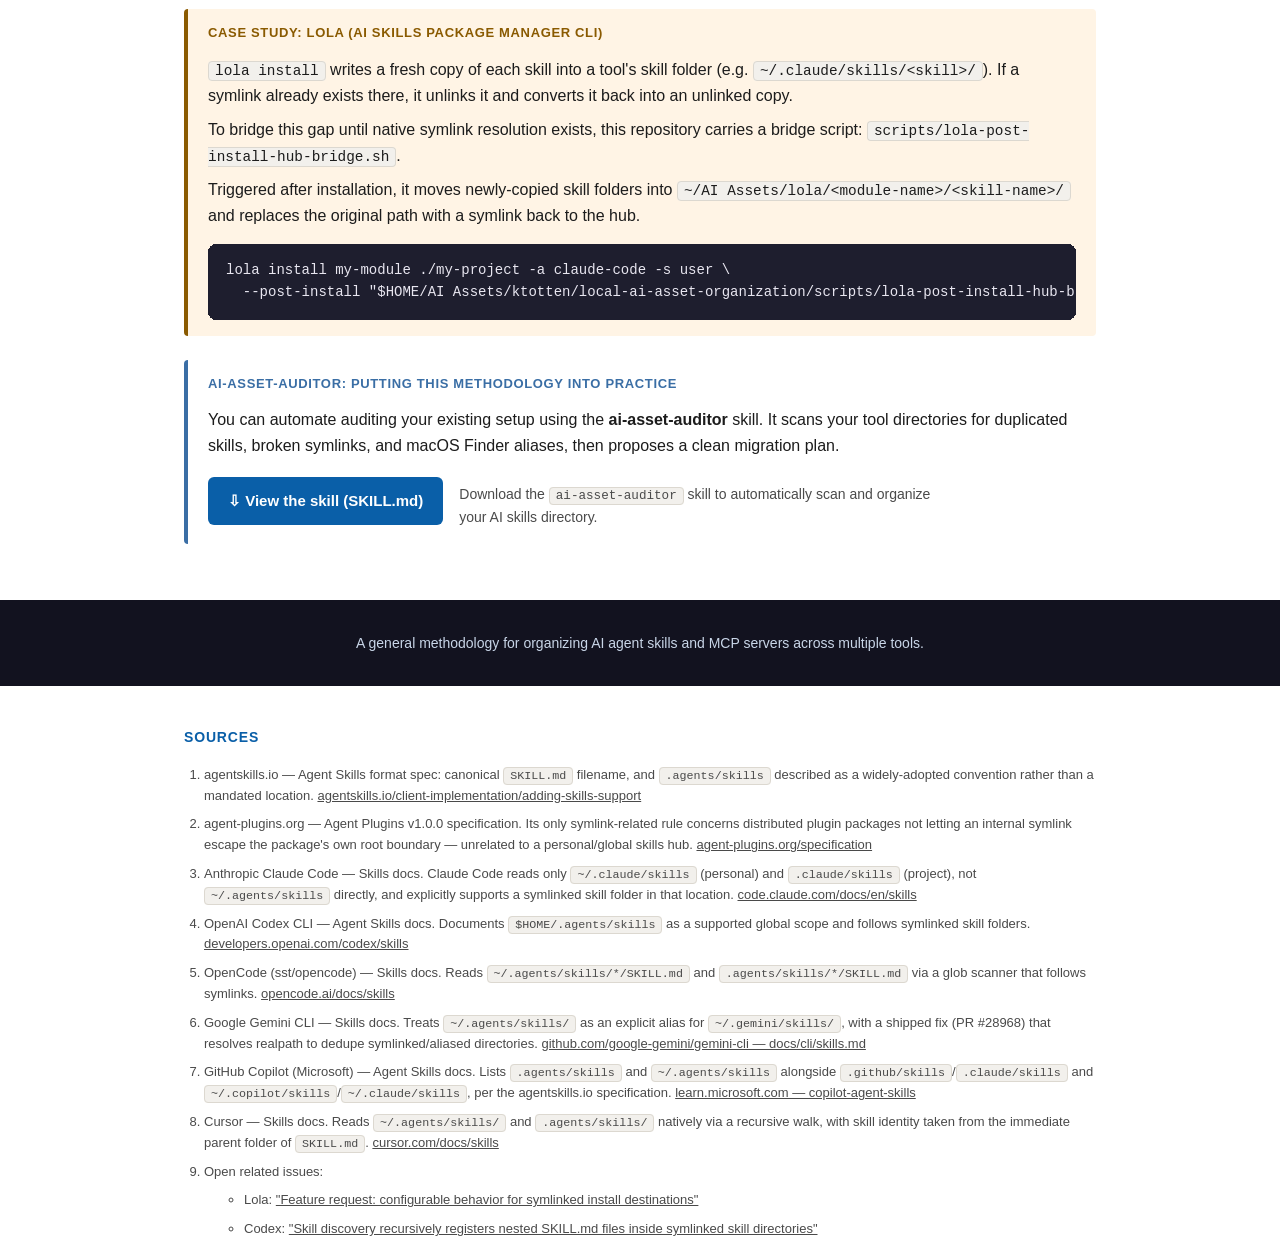
==== commit 43c7acd8: "update links" ====
--- a/index.html
+++ b/index.html
@@ -928,8 +928,6 @@
       <li>Open related issues:
         <ul  style="margin-top:0;padding-top:0;">
         <li id="fn10">Lola: <a href="https://github.com/LobsterTrap/lola/issues/250" target="_blank" rel="noopener">"Feature request: configurable behavior for symlinked install destinations"</a></li>
-        <li id="fn10">Dataverse: <a href="https://gitlab.cee.redhat.com/dataverse/agentic-engineering/skills-hub/-/work_items/3" target="_blank" rel="noopener">"Skills naming and structuring"
-        </a></li>
         <li id="fn10">Codex: <a href="https://github.com/openai/codex/issues/22275" target="_blank" rel="noopener">"Skill discovery recursively registers nested SKILL.md files inside symlinked skill directories"</a></li>
       </ul>
       </li>
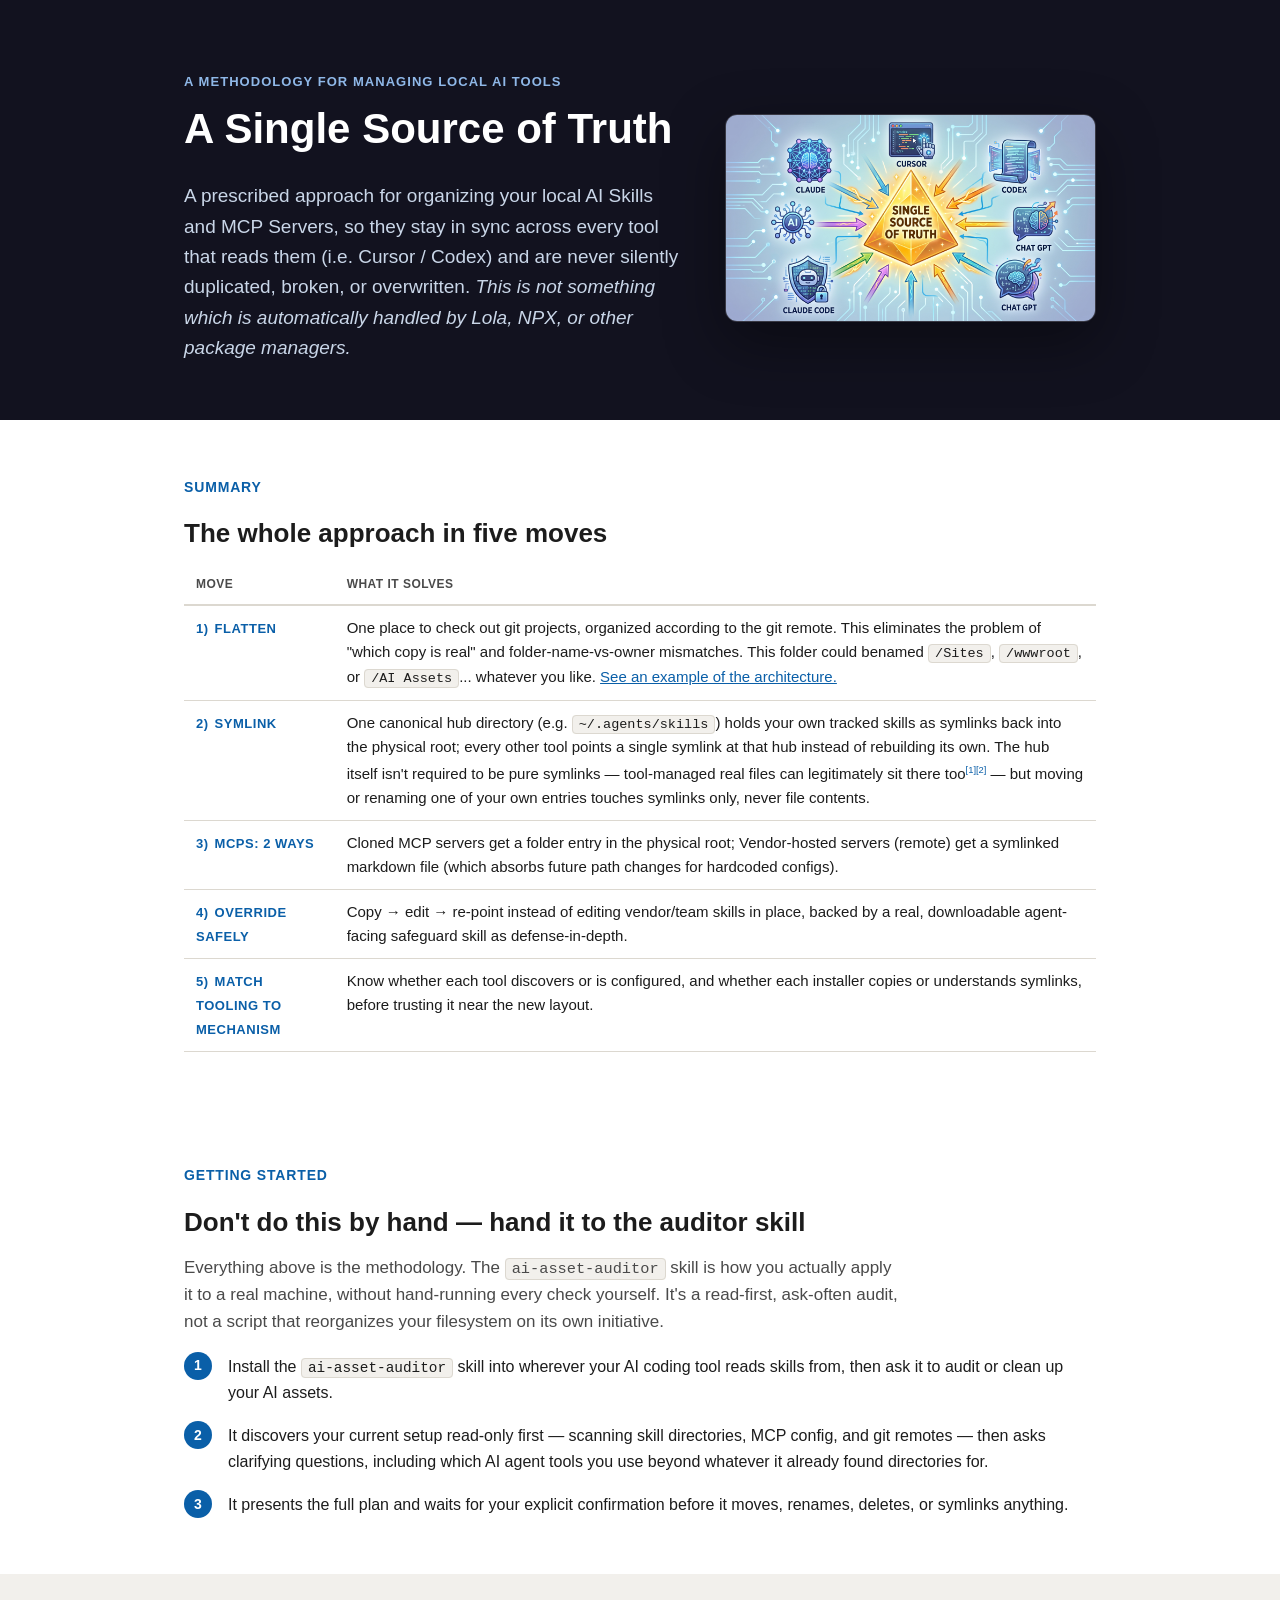
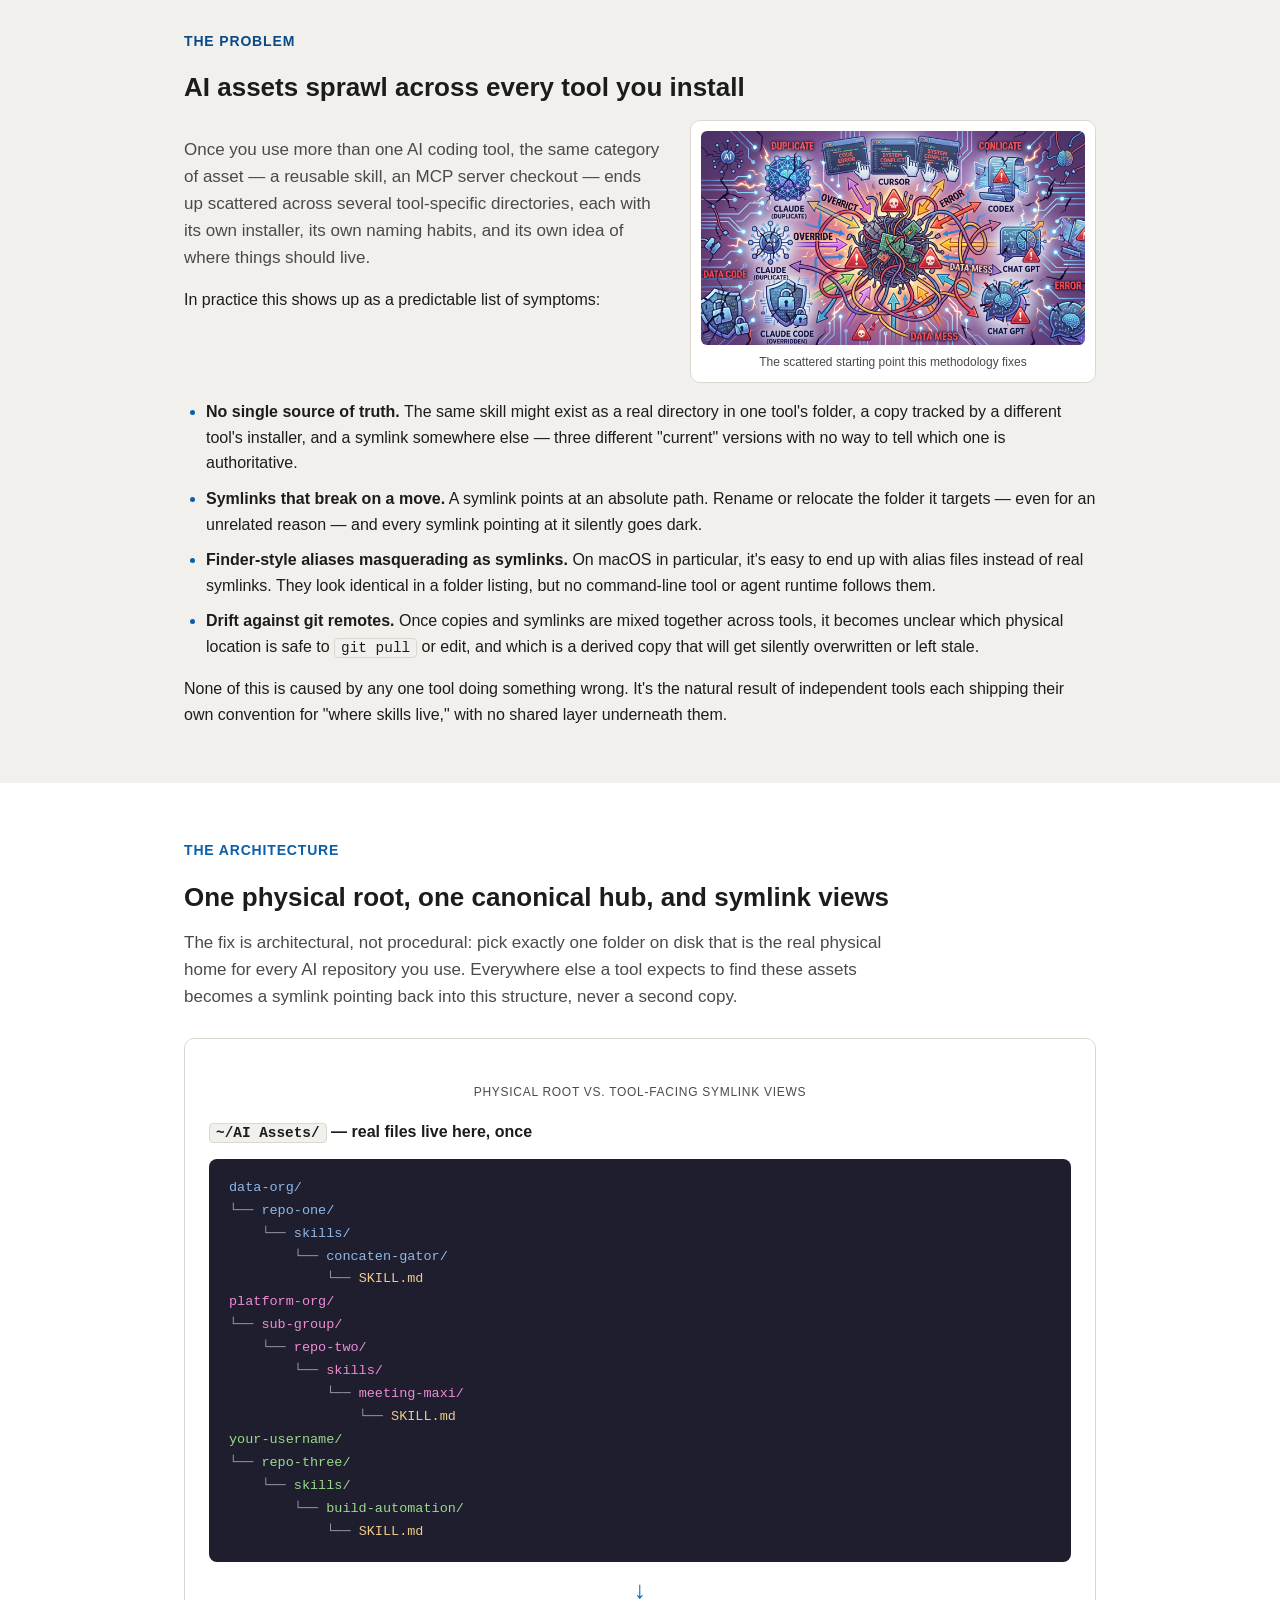
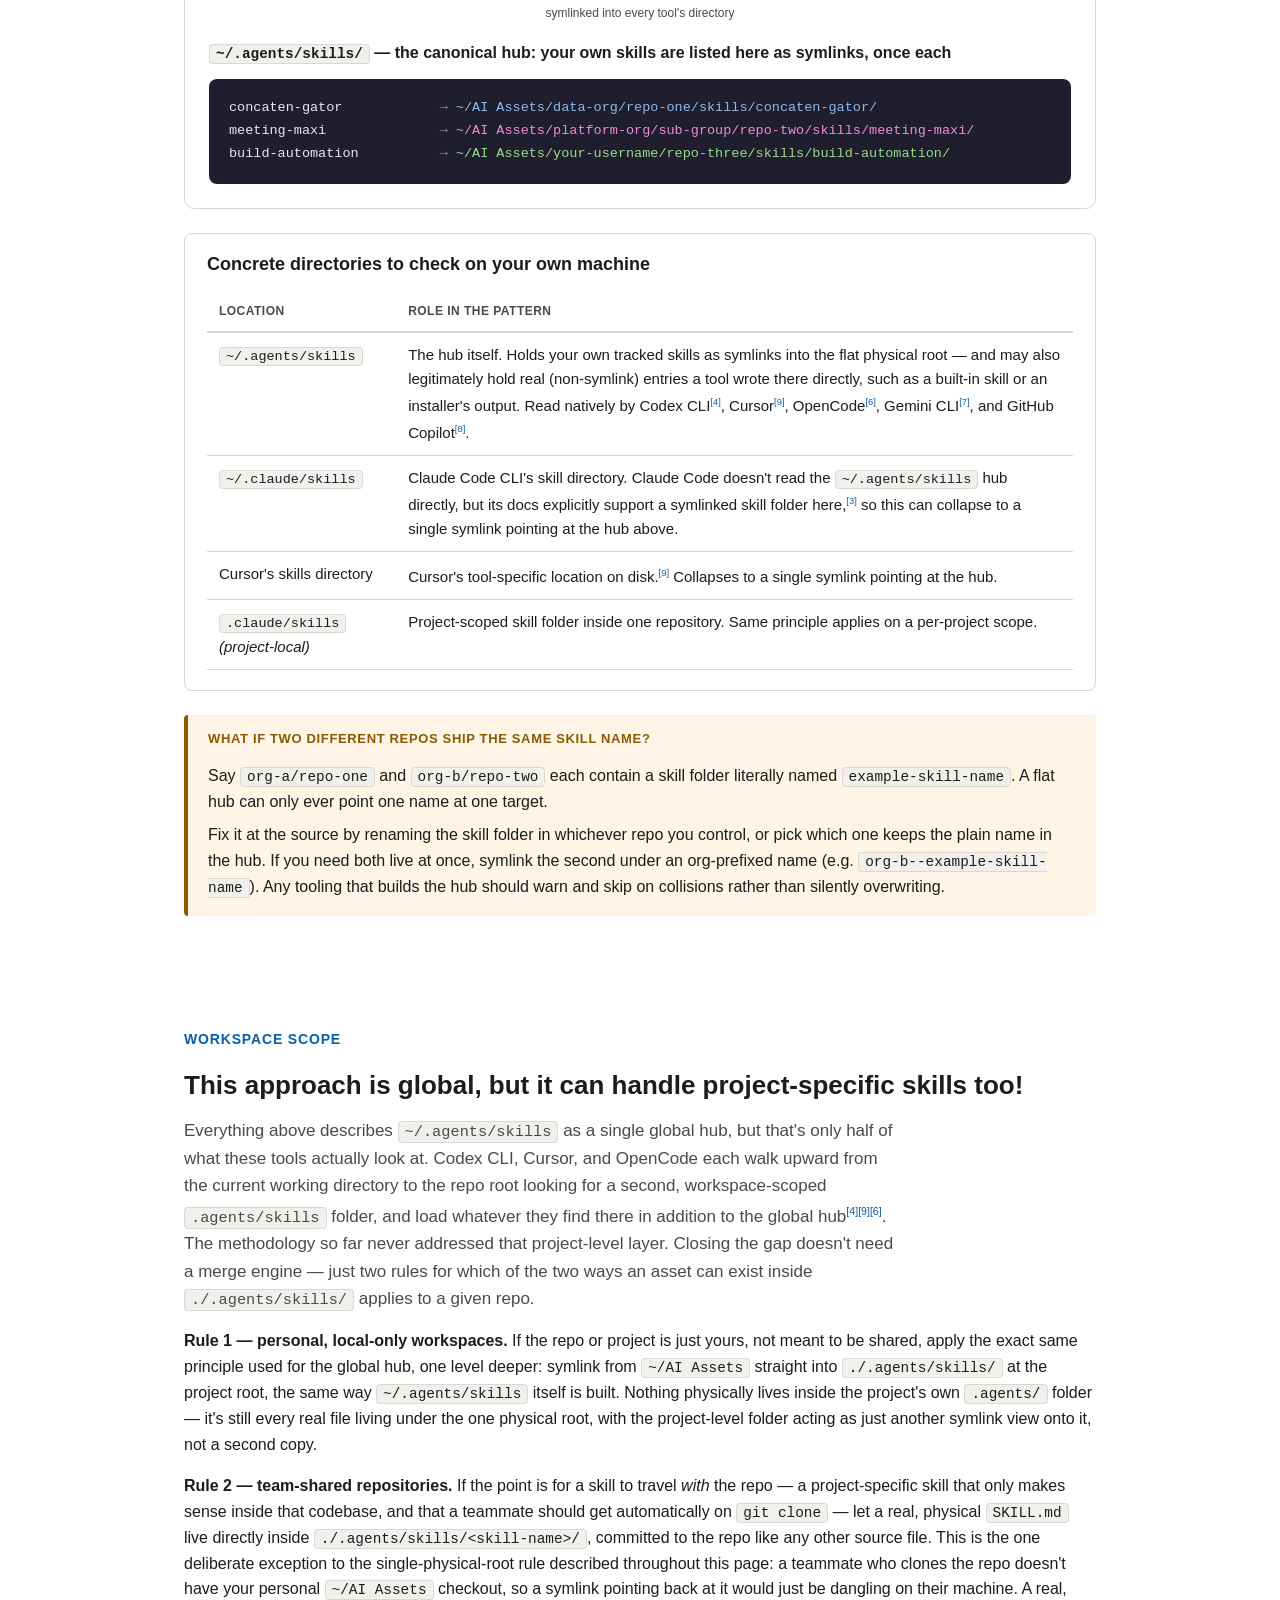
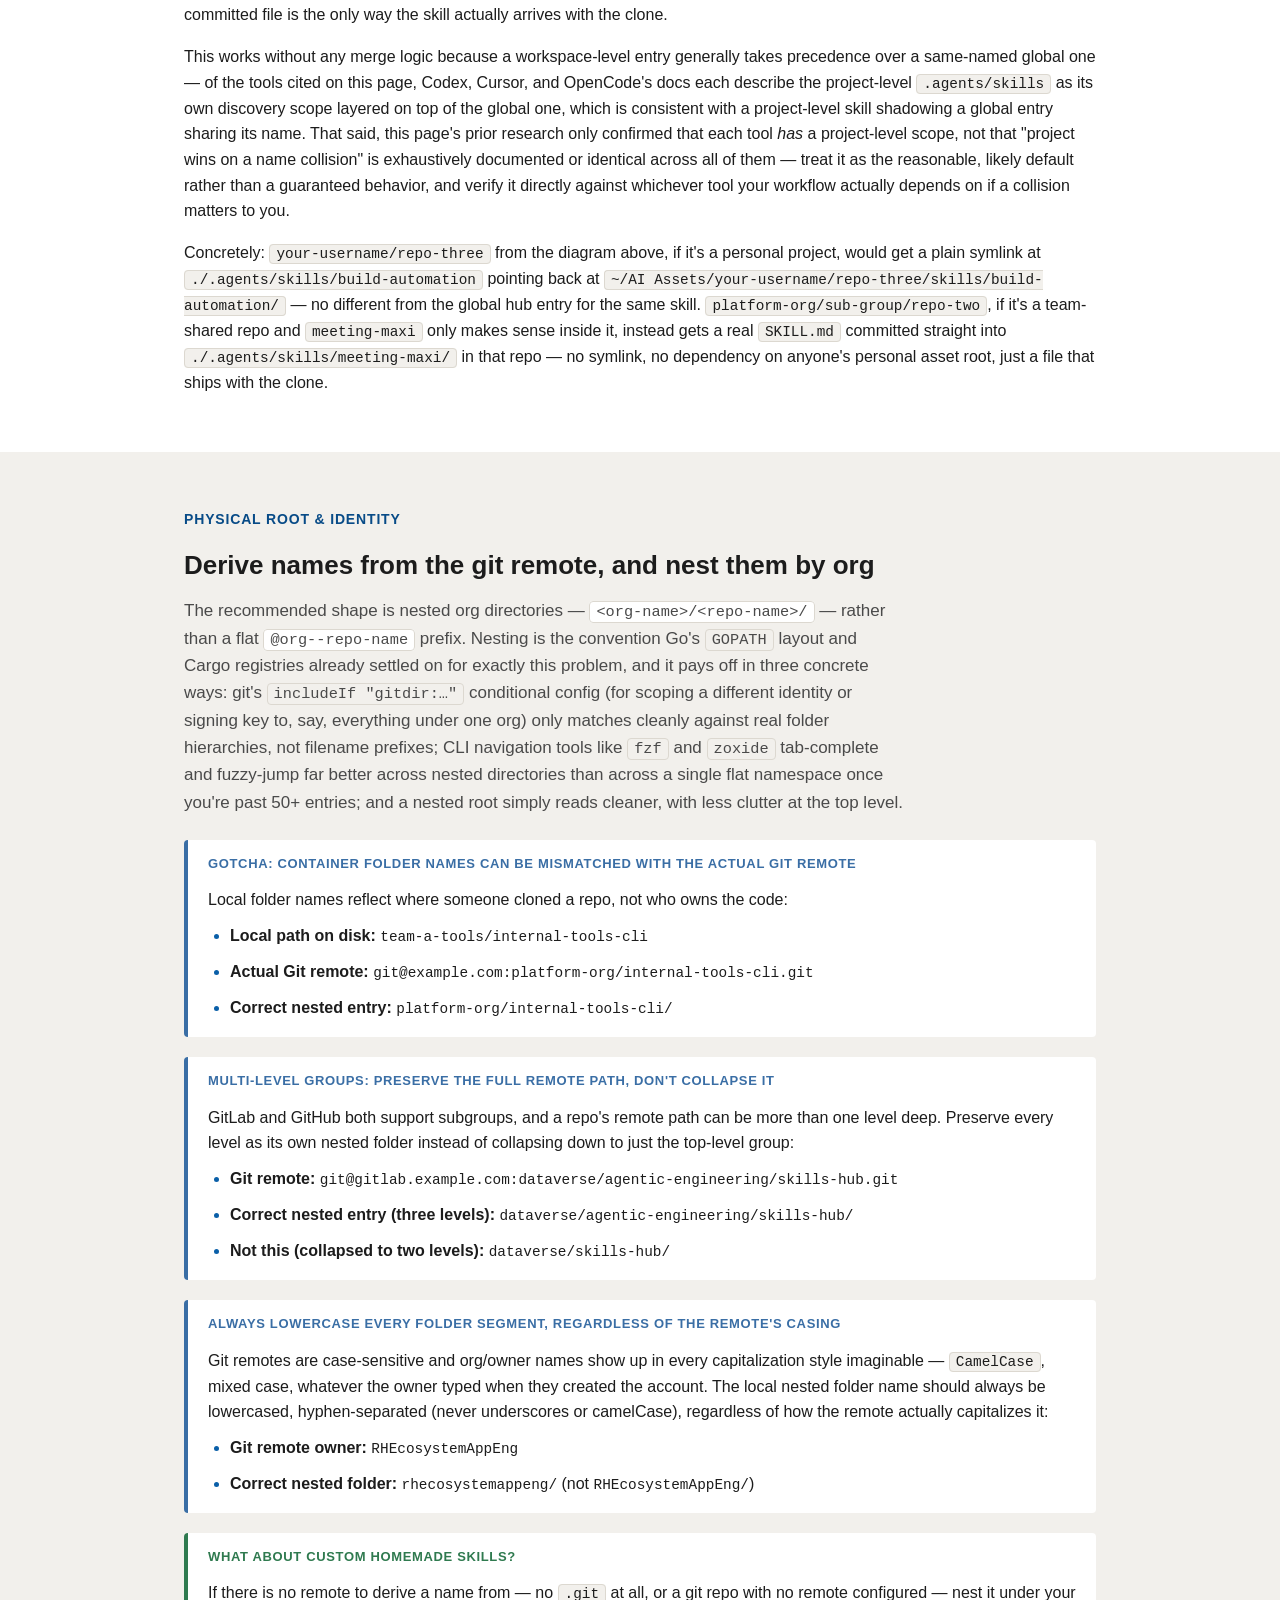
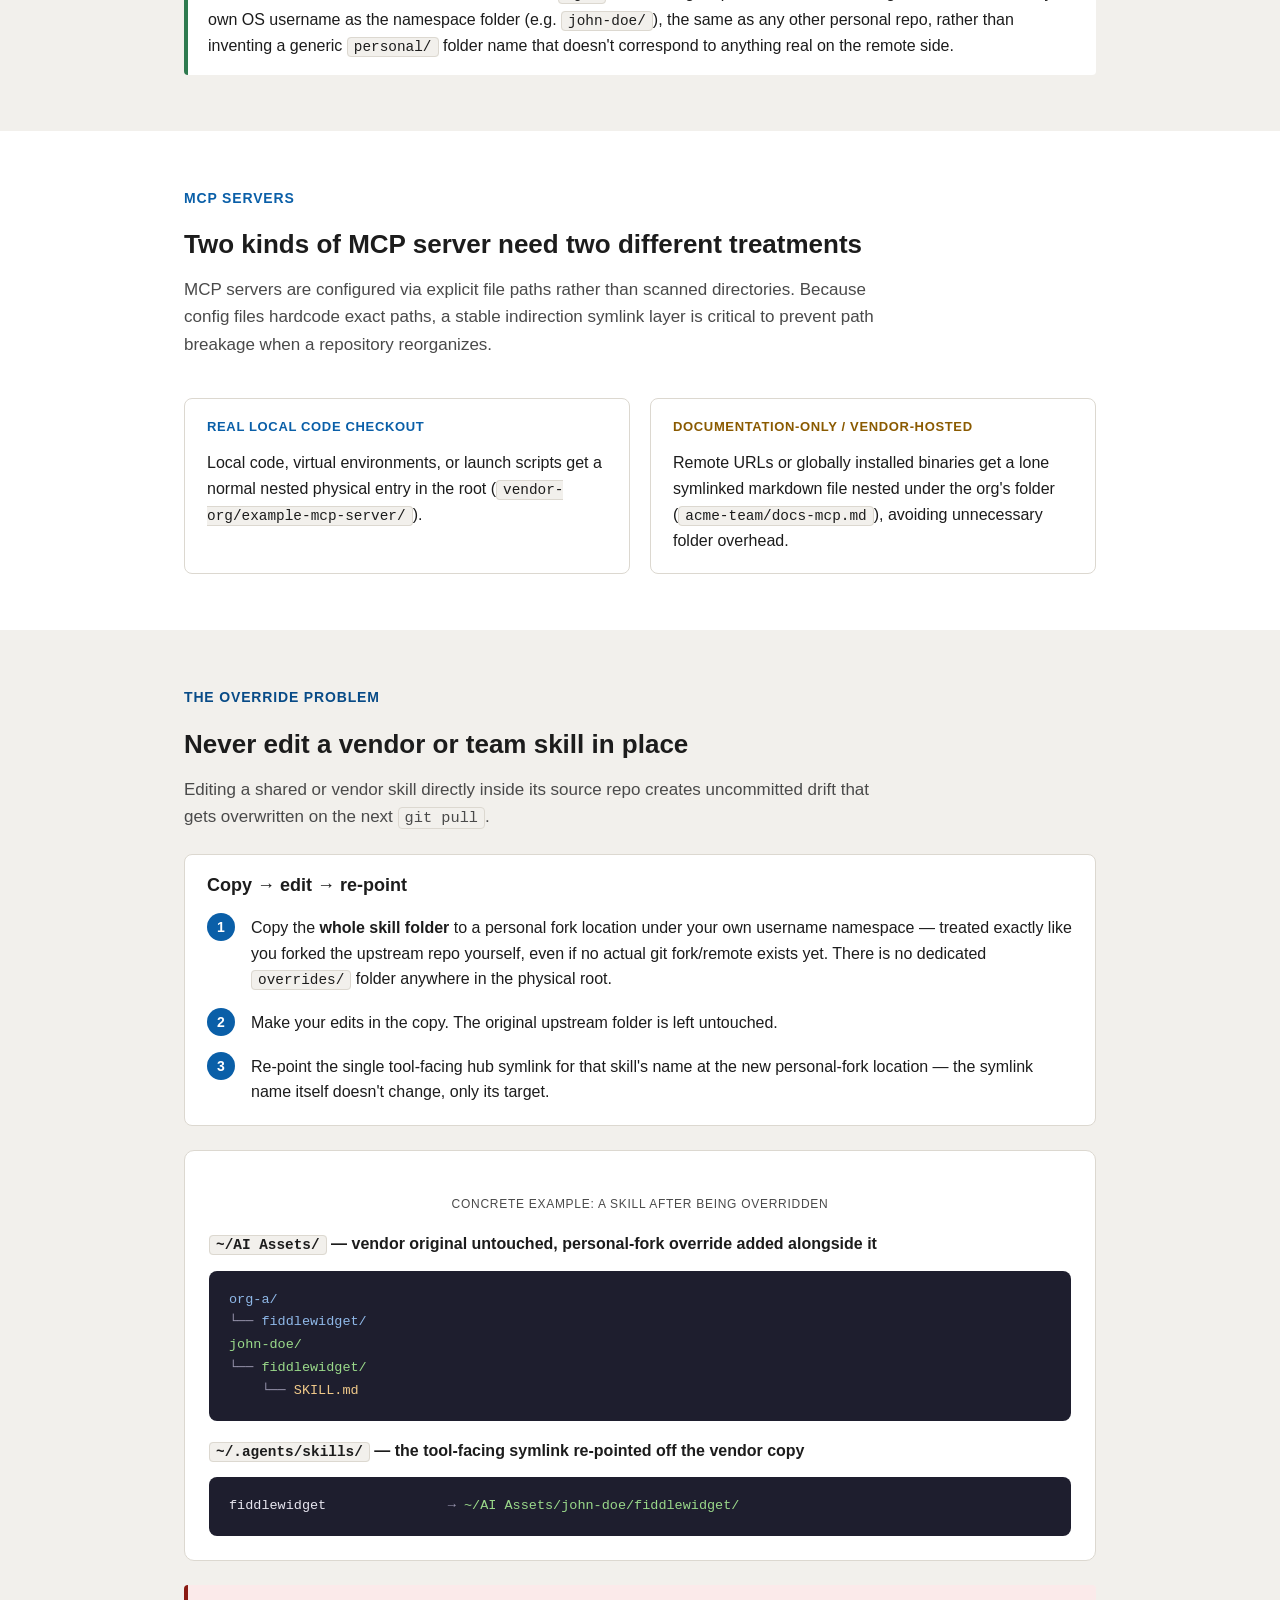
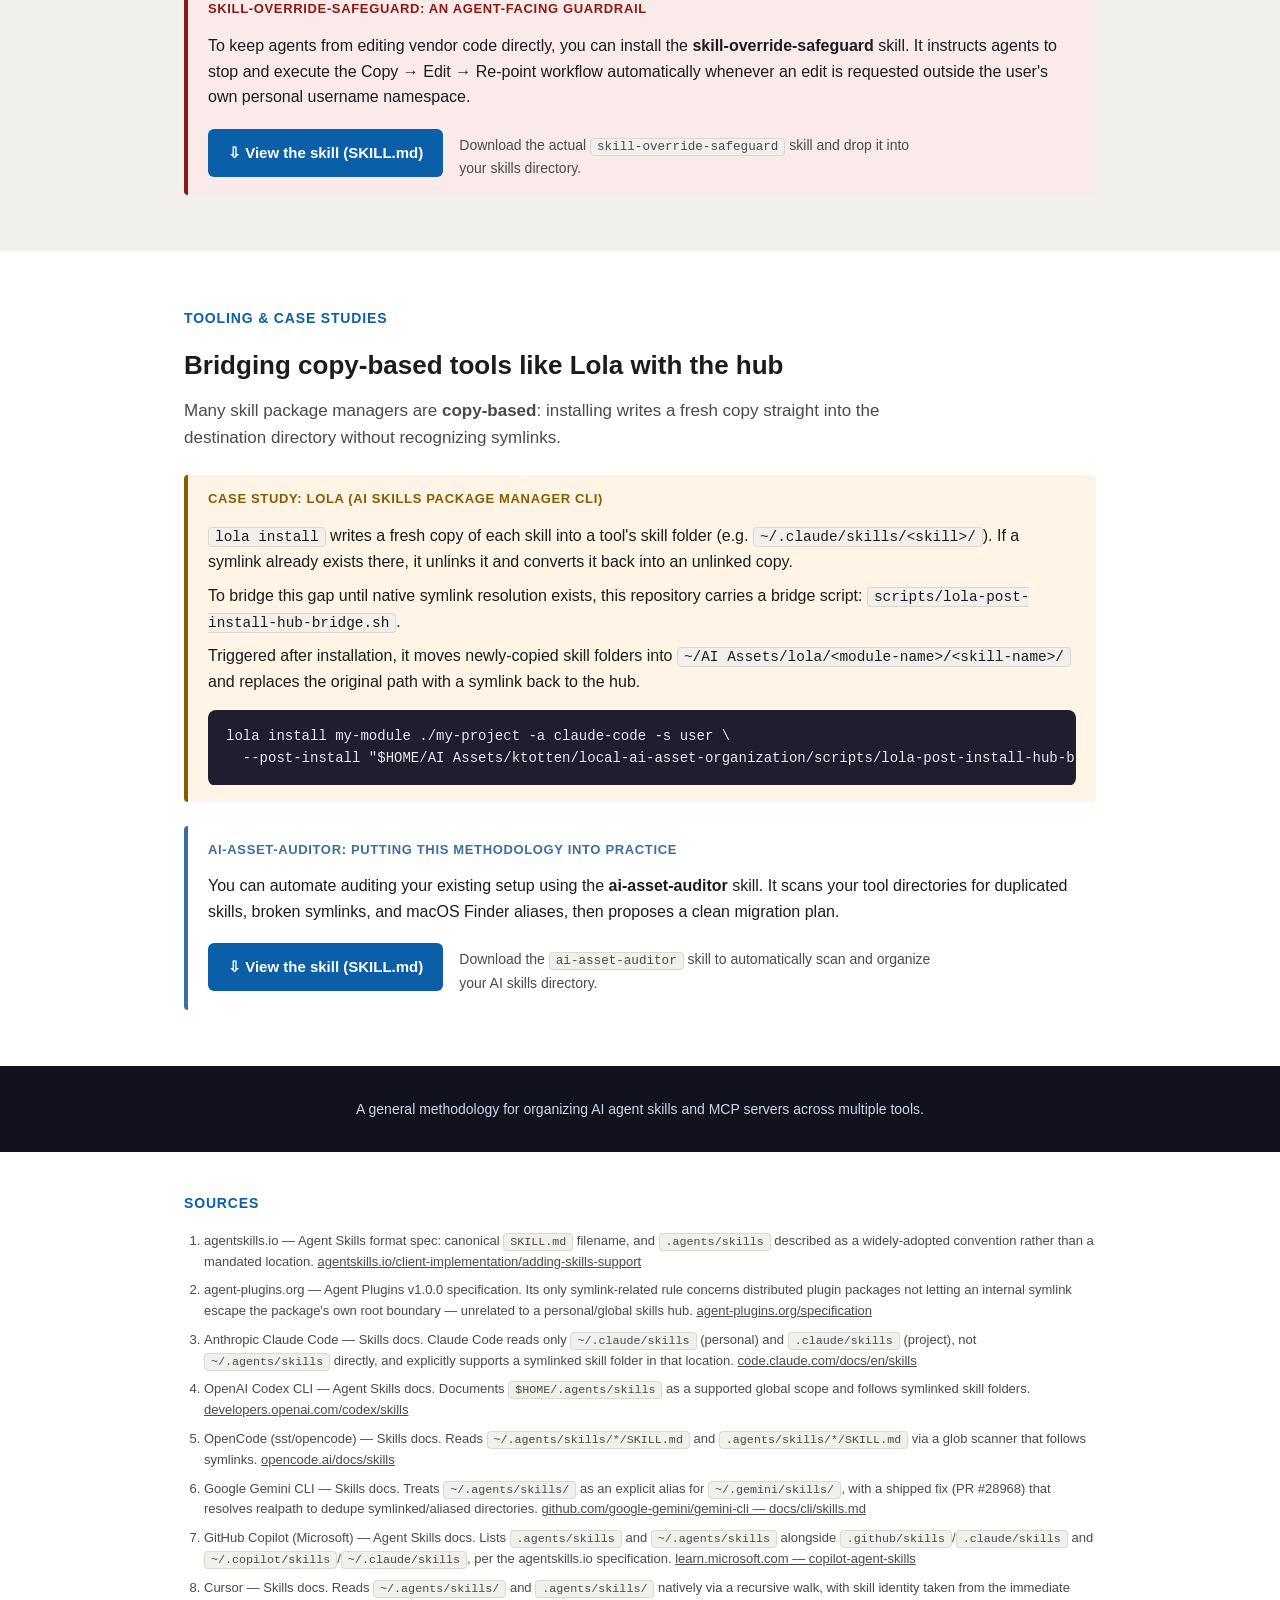
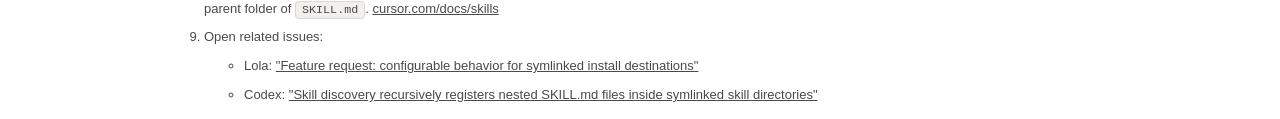
==== commit a2301344: "feat: add skill-linker + reorganize skills directory structure - Add skill-linker: selective symlink" ====
--- a/index.html
+++ b/index.html
@@ -529,6 +529,27 @@
         </tr>
       </tbody>
     </table>
+  </div>
+</section>
+
+<section>
+  <div class="wrap">
+    <p class="eyebrow-label"><a href="#getting-started" id="getting-started" class="eyebrow-anchor">Getting started</a></p>
+    <h2>Don't do this by hand — hand it to the auditor skill</h2>
+    <p class="lead-text">
+      Everything above is the methodology. The <code class="inline">ai-asset-auditor</code> skill is how you
+      actually apply it to a real machine, without hand-running every check yourself. It's a read-first,
+      ask-often audit, not a script that reorganizes your filesystem on its own initiative.
+    </p>
+    <ol class="steps">
+      <li>Install the <code class="inline">ai-asset-auditor</code> skill into wherever your AI coding tool
+        reads skills from, then ask it to audit or clean up your AI assets.</li>
+      <li>It discovers your current setup read-only first — scanning skill directories, MCP config, and
+        git remotes — then asks clarifying questions, including which AI agent tools you use beyond
+        whatever it already found directories for.</li>
+      <li>It presents the full plan and waits for your explicit confirmation before it moves, renames,
+        deletes, or symlinks anything.</li>
+    </ol>
   </div>
 </section>
 
